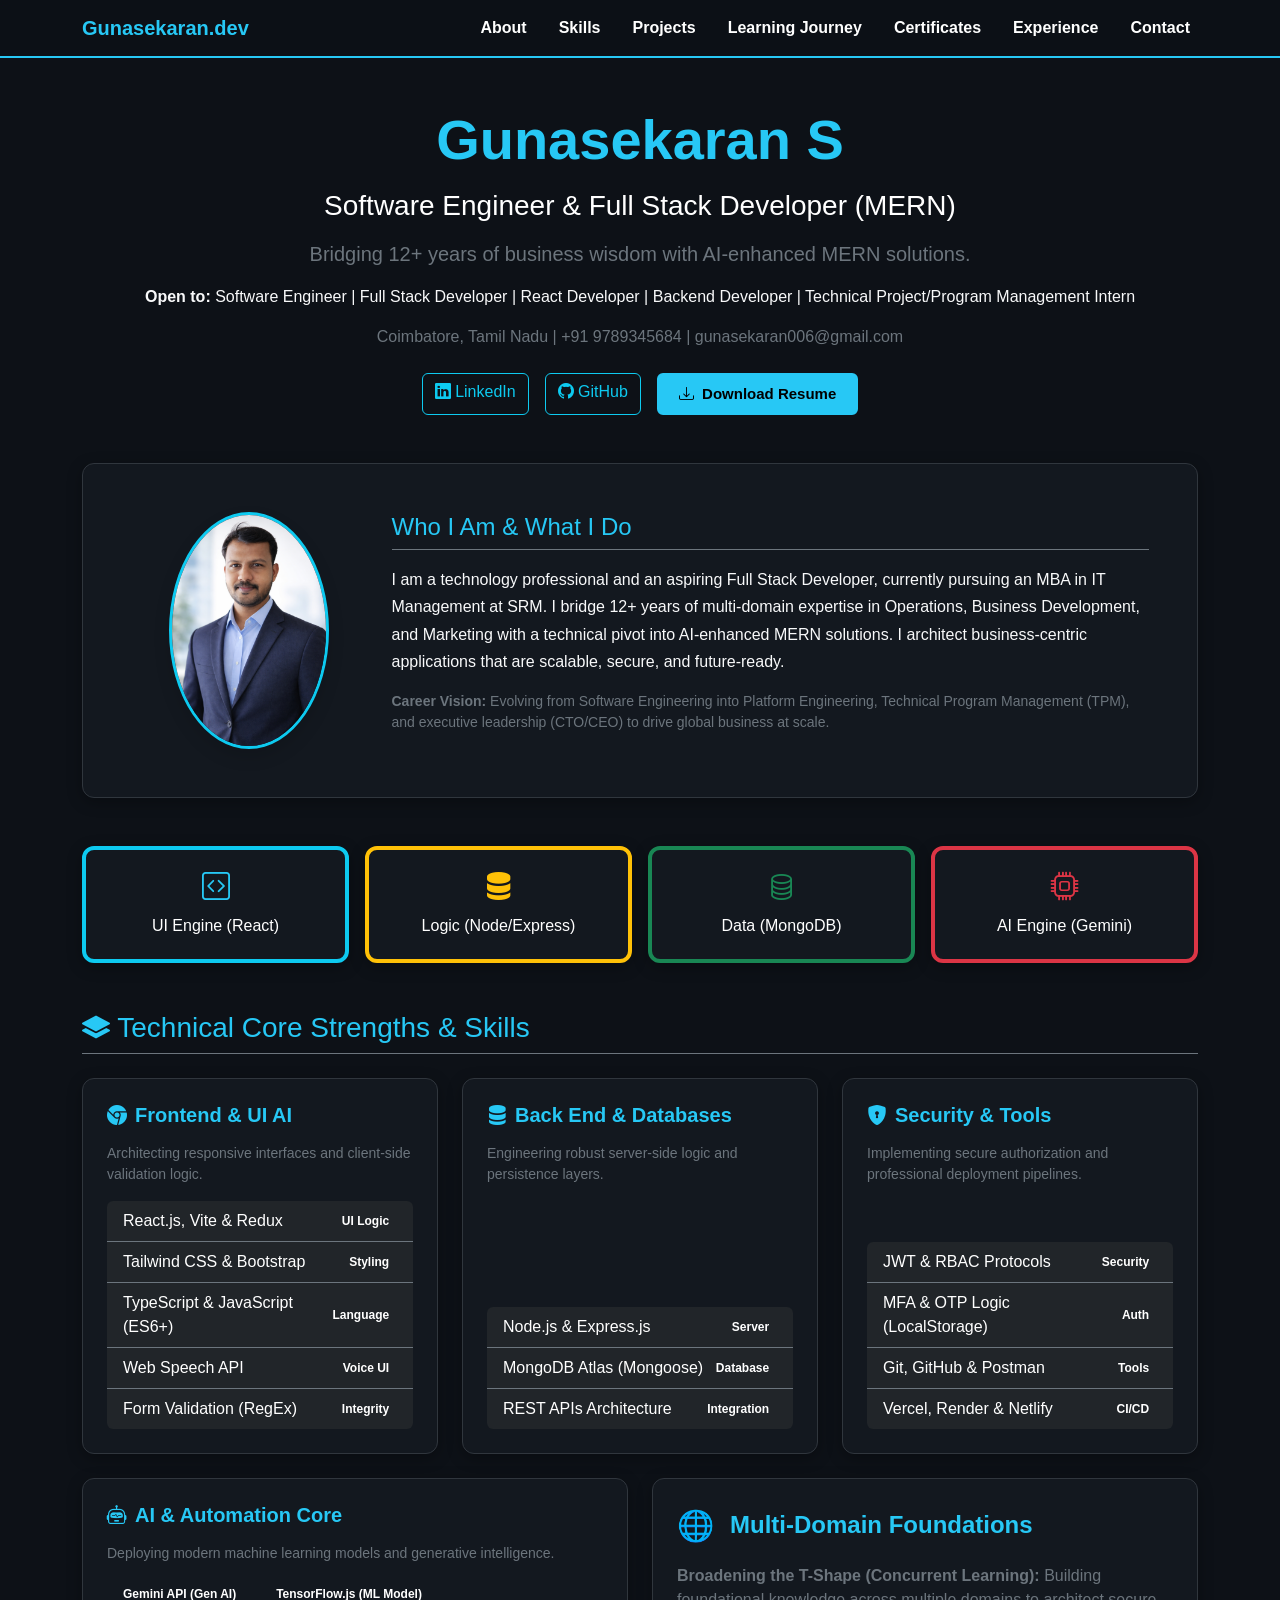
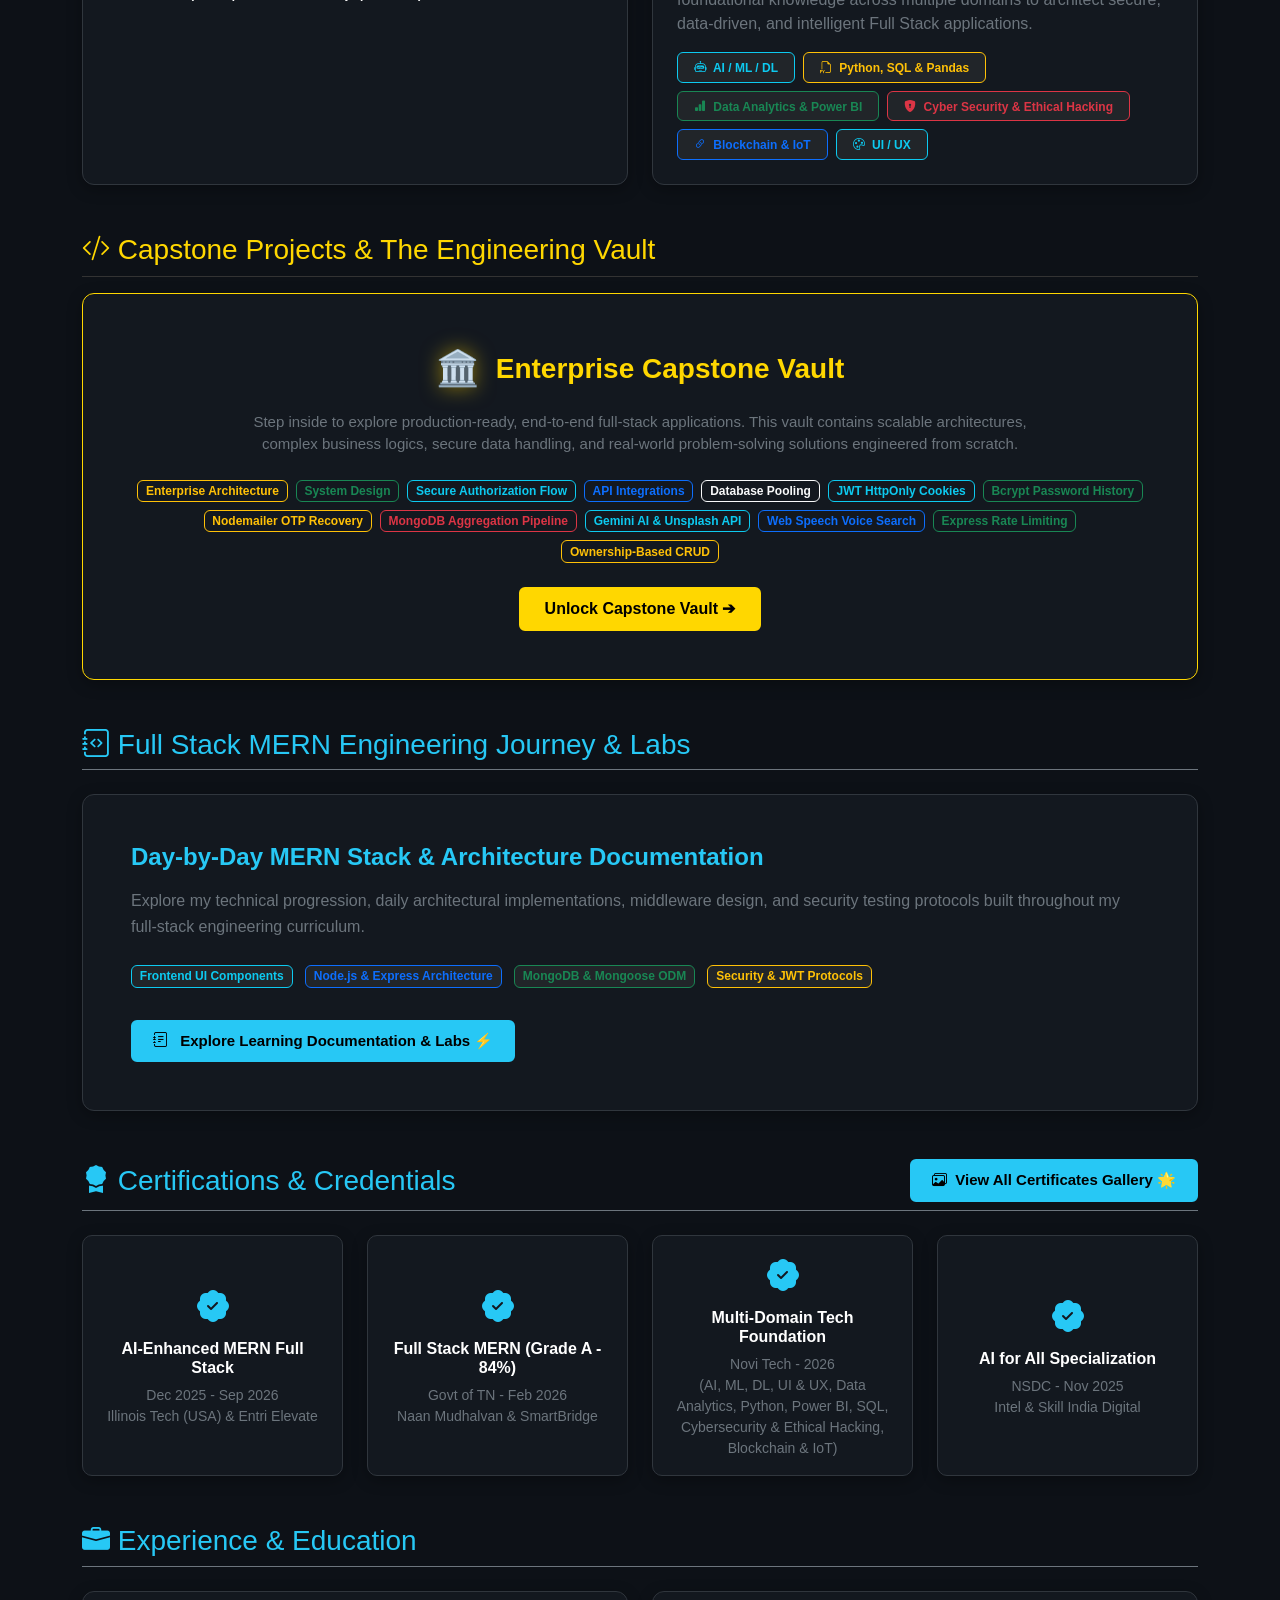
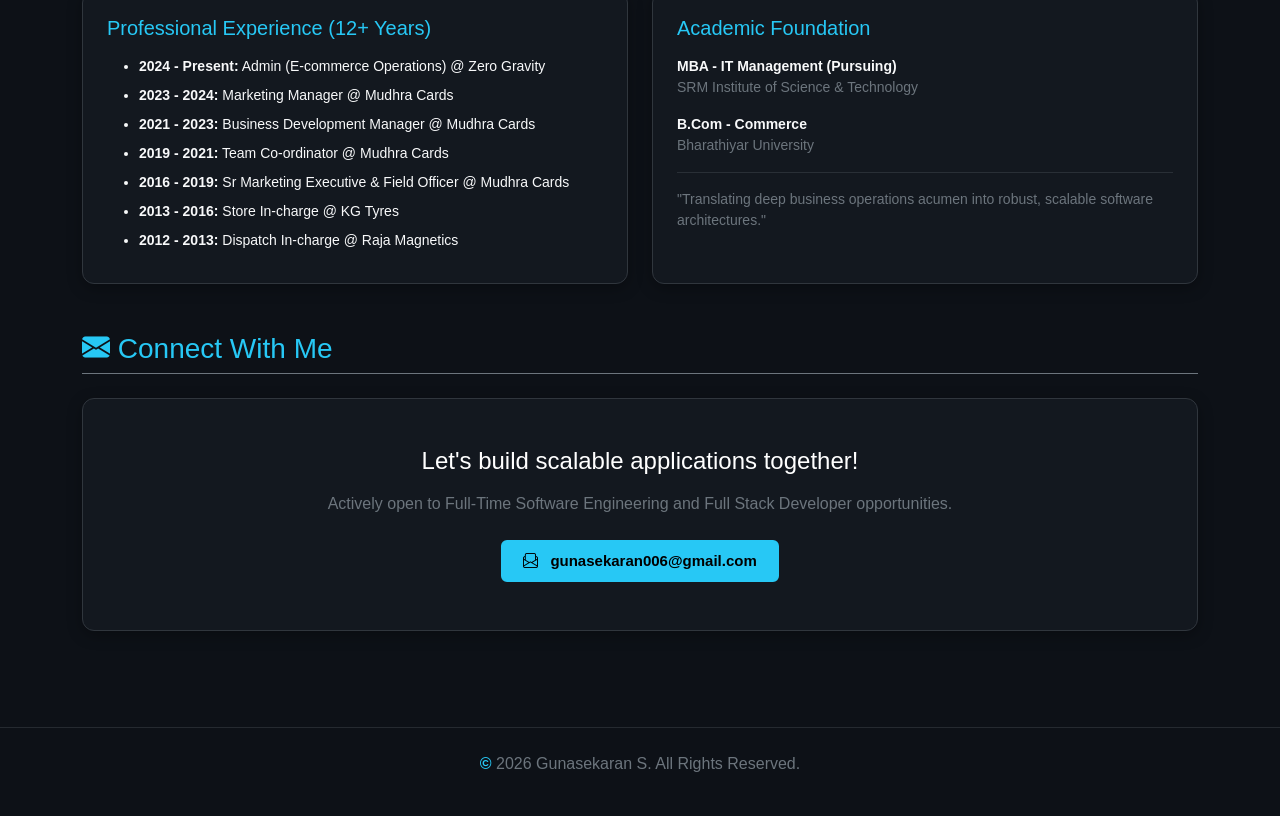
==== index.html @ f7920155 "initial" ====
<!DOCTYPE html>
<html lang="en">

<head>
    <meta charset="UTF-8">
    <meta name="viewport" content="width=device-width, initial-scale=1.0">
    <meta name="Description" content="Gunasekaran S - Software Engineer & Full Stack Developer Portfolio">
    <title>Gunasekaran S | Software Engineer & Full Stack Developer</title>
    
    <!-- Bootstrap 5 & Bootstrap Icons -->
    <link href="https://cdn.jsdelivr.net/npm/bootstrap@5.3.8/dist/css/bootstrap.min.css" rel="stylesheet">
    <link rel="stylesheet" href="https://cdn.jsdelivr.net/npm/bootstrap-icons@1.11.1/font/bootstrap-icons.css">

    <!-- Custom External CSS -->
    <link rel="stylesheet" href="style.css">
</head>

<body>

    <!-- Navigation Bar -->
    <nav class="navbar navbar-expand-lg navbar-dark sticky-top"
        style="background-color: rgba(13, 17, 23, 0.95); backdrop-filter: blur(10px); border-bottom: 2px solid #27C8F5;">
        <div class="container">
            <a class="navbar-brand fw-bold text-cyan" href="#">Gunasekaran.dev</a>
            <button class="navbar-toggler shadow-none border-0" type="button" data-bs-toggle="collapse"
                data-bs-target="#navbarNav">
                <span class="navbar-toggler-icon"></span>
            </button>
            <div class="collapse navbar-collapse justify-content-end" id="navbarNav">
                <ul class="navbar-nav gap-3 fw-bold">
                    <li class="nav-item"><a class="nav-link text-white" href="#about">About</a></li>
                    <li class="nav-item"><a class="nav-link text-white" href="#skills">Skills</a></li>
                    <li class="nav-item"><a class="nav-link text-white" href="#projects">Projects</a></li>
                    <li class="nav-item"><a class="nav-link text-white" href="#learning-journey">Learning Journey</a></li>
                    <li class="nav-item"><a class="nav-link text-white" href="#certifications">Certificates</a></li>
                    <li class="nav-item"><a class="nav-link text-white" href="#experience">Experience</a></li>
                    <li class="nav-item"><a class="nav-link text-white" href="#contact">Contact</a></li>
                </ul>
            </div>
        </div>
    </nav>

    <!-- Header / Hero Section -->
    <header class="container mt-5 mb-5 text-center">
        <h1 class="fw-bold display-4 text-cyan">Gunasekaran S</h1>
        <h3 class="text-white mt-3">Software Engineer & Full Stack Developer (MERN)</h3>
        <p class="lead text-secondary mt-3">Bridging 12+ years of business wisdom with AI-enhanced MERN solutions.</p>
        <p class="text-light"><b>Open to:</b> Software Engineer | Full Stack Developer | React Developer | Backend Developer | Technical Project/Program Management Intern</p>
        <p class="text-secondary">Coimbatore, Tamil Nadu | +91 9789345684 | gunasekaran006@gmail.com</p>
        <div class="mt-4 d-flex justify-content-center gap-3 flex-wrap">
            <a href="https://www.linkedin.com/in/gunasekaran-tech/" target="_blank" class="btn btn-outline-info"><i class="bi bi-linkedin"></i> LinkedIn</a>
            <a href="https://github.com/gunasekaran006-alt" target="_blank" class="btn btn-outline-info"><i class="bi bi-github"></i> GitHub</a>
            <a href="Gunasekaran_FullStack_Developer_Resume.pdf" download class="btn-cyan-glow"><i class="bi bi-download me-1"></i> Download Resume</a>
        </div>
    </header>

    <div class="container">

        <!-- About & Philosophy Section (LinkedIn Enhanced) -->
        <section id="about" class="mb-5 bg-panel p-4 p-md-5 hover-card">
            <div class="row align-items-center">
                <div class="col-md-3 text-center mb-3 mb-md-0">
                    <img src="profile_image.png" alt="Profile Image"
                        class="img-fluid rounded-circle border border-info border-3 shadow" style="max-width: 160px;">
                </div>
                <div class="col-md-9">
                    <h3 class="h4 text-cyan border-bottom border-secondary pb-2">Who I Am & What I Do</h3>
                    <p class="text-light mt-3" style="line-height: 1.7;">
                        I am a technology professional and an aspiring Full Stack Developer, currently pursuing an MBA in IT Management at SRM. I bridge 12+ years of multi-domain expertise in Operations, Business Development, and Marketing with a technical pivot into AI-enhanced MERN solutions. I architect business-centric applications that are scalable, secure, and future-ready.
                    </p>
                    <p class="text-secondary small">
                        <b>Career Vision:</b> Evolving from Software Engineering into Platform Engineering, Technical Program Management (TPM), and executive leadership (CTO/CEO) to drive global business at scale.
                    </p>
                </div>
            </div>
        </section>

<!-- Architectural Roadmap Section -->
<section id="roadmap" class="mb-5">
    <div class="row g-3">
        <div class="col-md-3">
            <div class="bg-panel p-3 text-center border-top border-4 border-info h-100">
                <i class="bi bi-code-square text-cyan fs-3"></i>
                <h6 class="mt-2 text-white">UI Engine (React)</h6>
            </div>
        </div>
        <div class="col-md-3">
            <div class="bg-panel p-3 text-center border-top border-4 border-warning h-100">
                <i class="bi bi-server text-warning fs-3"></i>
                <h6 class="mt-2 text-white">Logic (Node/Express)</h6>
            </div>
        </div>
        <div class="col-md-3">
            <div class="bg-panel p-3 text-center border-top border-4 border-success h-100">
                <i class="bi bi-database text-success fs-3"></i>
                <h6 class="mt-2 text-white">Data (MongoDB)</h6>
            </div>
        </div>
        <div class="col-md-3">
            <div class="bg-panel p-3 text-center border-top border-4 border-danger h-100">
                <i class="bi bi-cpu text-danger fs-3"></i>
                <h6 class="mt-2 text-white">AI Engine (Gemini)</h6>
            </div>
        </div>
    </div>
</section>


        <!-- Technical Skills Section -->
        <section id="skills" class="mb-5">
            <h2 class="h3 text-cyan border-bottom border-secondary pb-2 mb-4">
                <i class="bi bi-layers-fill"></i> Technical Core Strengths & Skills
            </h2>

            <!-- Grid-Based Professional Skill Layout -->
            <div class="row g-4">
                <!-- 1. Frontend & UI AI Grid -->
                <div class="col-md-6 col-lg-4">
                    <div class="bg-panel p-4 h-100 hover-card d-flex flex-column justify-content-between">
                        <div>
                            <h4 class="h5 text-cyan fw-bold mb-3"><i class="bi bi-browser-chrome me-2"></i>Frontend & UI AI</h4>
                            <p class="text-secondary small mb-3">Architecting responsive interfaces and client-side validation logic.</p>
                        </div>
                        <ul class="list-group list-group-flush rounded bg-transparent">
                            <li class="list-group-item bg-dark text-white border-secondary d-flex justify-content-between align-items-center">
                                React.js, Vite & Redux <span class="badge badge-frontend">UI Logic</span>
                            </li>
                            <li class="list-group-item bg-dark text-white border-secondary d-flex justify-content-between align-items-center">
                                Tailwind CSS & Bootstrap <span class="badge badge-frontend">Styling</span>
                            </li>
                            <li class="list-group-item bg-dark text-white border-secondary d-flex justify-content-between align-items-center">
                                TypeScript & JavaScript (ES6+) <span class="badge badge-frontend">Language</span>
                            </li>
                            <li class="list-group-item bg-dark text-white border-secondary d-flex justify-content-between align-items-center">
                                Web Speech API <span class="badge badge-ai">Voice UI</span>
                            </li>
                            <li class="list-group-item bg-dark text-white border-secondary d-flex justify-content-between align-items-center">
                                Form Validation (RegEx) <span class="badge badge-frontend">Integrity</span>
                            </li>
                        </ul>
                    </div>
                </div>

                <!-- 2. Backend & Core Stack Grid -->
                <div class="col-md-6 col-lg-4">
                    <div class="bg-panel p-4 h-100 hover-card d-flex flex-column justify-content-between">
                        <div>
                            <h4 class="h5 text-cyan fw-bold mb-3"><i class="bi bi-server me-2"></i>Back End & Databases</h4>
                            <p class="text-secondary small mb-3">Engineering robust server-side logic and persistence layers.</p>
                        </div>
                        <ul class="list-group list-group-flush rounded bg-transparent">
                            <li class="list-group-item bg-dark text-white border-secondary d-flex justify-content-between align-items-center">
                                Node.js & Express.js <span class="badge badge-backend">Server</span>
                            </li>
                            <li class="list-group-item bg-dark text-white border-secondary d-flex justify-content-between align-items-center">
                                MongoDB Atlas (Mongoose) <span class="badge badge-backend">Database</span>
                            </li>
                            <li class="list-group-item bg-dark text-white border-secondary d-flex justify-content-between align-items-center">
                                REST APIs Architecture <span class="badge badge-backend">Integration</span>
                            </li>
                        </ul>
                    </div>
                </div>

                <!-- 3. Security, Auth & Tools Grid -->
                <div class="col-md-6 col-lg-4">
                    <div class="bg-panel p-4 h-100 hover-card d-flex flex-column justify-content-between">
                        <div>
                            <h4 class="h5 text-cyan fw-bold mb-3"><i class="bi bi-shield-lock-fill me-2"></i>Security & Tools</h4>
                            <p class="text-secondary small mb-3">Implementing secure authorization and professional deployment pipelines.</p>
                        </div>
                        <ul class="list-group list-group-flush rounded bg-transparent">
                            <li class="list-group-item bg-dark text-white border-secondary d-flex justify-content-between align-items-center">
                                JWT & RBAC Protocols <span class="badge badge-ai">Security</span>
                            </li>
                            <li class="list-group-item bg-dark text-white border-secondary d-flex justify-content-between align-items-center">
                                MFA & OTP Logic (LocalStorage) <span class="badge badge-ai">Auth</span>
                            </li>
                            <li class="list-group-item bg-dark text-white border-secondary d-flex justify-content-between align-items-center">
                                Git, GitHub & Postman <span class="badge badge-backend">Tools</span>
                            </li>
                            <li class="list-group-item bg-dark text-white border-secondary d-flex justify-content-between align-items-center">
                                Vercel, Render & Netlify <span class="badge badge-frontend">CI/CD</span>
                            </li>
                        </ul>
                    </div>
                </div>

                <!-- 4. AI & Data Analytics Grid -->
                <div class="col-md-6 col-lg-6">
                    <div class="bg-panel p-4 h-100 hover-card">
                        <h4 class="h5 text-cyan fw-bold mb-3"><i class="bi bi-robot me-2"></i>AI & Automation Core</h4>
                        <p class="text-secondary small mb-3">Deploying modern machine learning models and generative intelligence.</p>
                        <div class="d-flex flex-wrap gap-2 mt-3">
                            <span class="badge badge-ai py-2 px-3">Gemini API (Gen AI)</span>
                            <span class="badge badge-ai py-2 px-3">TensorFlow.js (ML Model)</span>
                        </div>
                    </div>
                </div>

                <!-- 5. Multi-Domain Foundations Section -->
                <div class="col-md-6 col-lg-6">
                    <div class="bg-panel p-4 h-100 hover-card" style="align-items: flex-start; text-align: left;">
                        <div class="d-flex align-items-center gap-3 mb-3">
                            <div style="font-size: 30px;">🌐</div>
                            <h3 class="h4 path-title mb-0 text-cyan fw-bold" style="margin: 0 !important;">
                                Multi-Domain Foundations
                            </h3>
                        </div>
                        <p class="path-desc text-start mb-3 text-secondary">
                            <b>Broadening the T-Shape (Concurrent Learning):</b> Building foundational knowledge across multiple domains to architect secure, data-driven, and intelligent Full Stack applications.
                        </p>

                        <div class="d-flex flex-wrap gap-2 mt-2">
                            <span class="badge bg-dark border border-info text-info px-3 py-2">
                                <i class="bi bi-robot me-1"></i> AI / ML / DL
                            </span>
                            <span class="badge bg-dark border border-warning text-warning px-3 py-2">
                                <i class="bi bi-filetype-py me-1"></i> Python, SQL & Pandas
                            </span>
                            <span class="badge bg-dark border border-success text-success px-3 py-2">
                                <i class="bi bi-bar-chart-fill me-1"></i> Data Analytics & Power BI
                            </span>
                            <span class="badge bg-dark border border-danger text-danger px-3 py-2">
                                <i class="bi bi-shield-lock-fill me-1"></i> Cyber Security & Ethical Hacking
                            </span>
                            <span class="badge bg-dark border border-primary text-primary px-3 py-2">
                                <i class="bi bi-link-45deg me-1"></i> Blockchain & IoT
                            </span>
                            <span class="badge bg-dark border border-info text-info px-3 py-2">
                                <i class="bi bi-palette me-1"></i> UI / UX
                            </span>
                        </div>
                    </div>
                </div>

            </div>
        </section>

        <!-- Featured Projects Section -->
        <section id="projects" class="mb-5">                       

            <!-- The Engineering Vault Card (Gold Theme) -->
            <h4 class="h3 text-start mb-3 mt-4" style="color: #FFD700; border-bottom: 1px solid #333; padding-bottom: 10px;">
                <i class="bi bi-code-slash"></i> Capstone Projects & The Engineering Vault
            </h4>
            <div class="row g-4">
                <div class="col-12">
                    <a href="capstones.html" class="bg-panel p-4 p-md-5 d-block text-decoration-none hover-card"
                        style="border-color: #FFD700 !important; transition: all 0.3s ease;">
                        <div class="d-flex align-items-center justify-content-center gap-3 mb-3">
                            <div style="font-size: 35px; filter: drop-shadow(0 0 10px rgba(255, 215, 0, 0.5));">🏛️
                            </div>
                            <h3 class="mb-0 fw-bold" style="color: #FFD700;">Enterprise Capstone Vault</h3>
                        </div>

                        <p class="text-secondary text-center mb-4 mx-auto" style="max-width: 800px; font-size: 15px;">
                            Step inside to explore production-ready, end-to-end full-stack applications. This vault
                            contains scalable architectures, complex business logics, secure data handling, and
                            real-world problem-solving solutions engineered from scratch.
                        </p>

                        <!-- Teaser Badges -->
                        <div class="d-flex flex-wrap gap-2 justify-content-center mb-4">
                            <span class="badge border border-warning text-warning">Enterprise Architecture</span>
                            <span class="badge border border-success text-success">System Design</span>
                            <span class="badge border border-info text-info">Secure Authorization Flow</span>
                            <span class="badge border border-primary text-primary">API Integrations</span>
                            <span class="badge border border-light text-light">Database Pooling</span>
                            <span class="badge border border-info text-info">JWT HttpOnly Cookies</span>
                            <span class="badge border border-success text-success">Bcrypt Password History</span>
                            <span class="badge border border-warning text-warning">Nodemailer OTP Recovery</span>
                            <span class="badge border border-danger text-danger">MongoDB Aggregation Pipeline</span>
                            <span class="badge border border-info text-info">Gemini AI & Unsplash API</span>
                            <span class="badge border border-primary text-primary">Web Speech Voice Search</span>
                            <span class="badge border border-success text-success">Express Rate Limiting</span>
                            <span class="badge border border-warning text-warning">Ownership-Based CRUD</span>
                        </div>

                        <div class="text-center">
                            <span class="fw-bold py-2 px-4 rounded d-inline-block"
                                style="background-color: #FFD700; color: #000; border: 2px solid #FFD700;">
                                Unlock Capstone Vault ➔
                            </span>
                        </div>
                    </a>
                </div>
            </div>
        </section>

        <!-- Learning Journey / Full Stack Documentation Section -->
        <section id="learning-journey" class="mb-5">
            <h2 class="h3 text-cyan border-bottom border-secondary pb-2 mb-4">
                <i class="bi bi-journal-code"></i> Full Stack MERN Engineering Journey & Labs
            </h2>
            <div class="bg-panel p-4 p-md-5 hover-card">
                <h3 class="h4 text-cyan fw-bold mb-3">Day-by-Day MERN Stack & Architecture Documentation</h3>
                <p class="text-secondary mb-4" style="line-height: 1.6;">
                    Explore my technical progression, daily architectural implementations, middleware design, and
                    security testing protocols built throughout my full-stack engineering curriculum.
                </p>

                <!-- Tech Stack Tags -->
                <div class="mb-4">
                    <span class="badge bg-dark border border-info text-info me-2 mb-2">Frontend UI Components</span>
                    <span class="badge bg-dark border border-primary text-primary me-2 mb-2">Node.js & Express
                        Architecture</span>
                    <span class="badge bg-dark border border-success text-success me-2 mb-2">MongoDB & Mongoose
                        ODM</span>
                    <span class="badge bg-dark border border-warning text-warning me-2 mb-2">Security & JWT
                        Protocols</span>
                </div>

                <div class="d-flex gap-3 flex-wrap">
                    <a href="https://daybyday-mern-arch-documentation.netlify.app" target="_blank"
                        class="btn-cyan-glow">
                        <i class="bi bi-journal-text me-2"></i> Explore Learning Documentation & Labs ⚡
                    </a>
                </div>
            </div>
        </section>

        <!-- Certifications Showcase Section with Common Gallery Modal -->
        <section id="certifications" class="mb-5">
            <div class="d-flex justify-content-between align-items-center border-bottom border-secondary pb-2 mb-4">
                <h2 class="h3 text-cyan m-0">
                    <i class="bi bi-award-fill"></i> Certifications & Credentials
                </h2>
                <!-- Common Gallery View Button -->
                <button class="btn-cyan-glow btn-sm" onclick="openCommonGallery()">
                    <i class="bi bi-images me-1"></i> View All Certificates Gallery 🌟
                </button>
            </div>

            <div class="row g-4">
                <div class="col-md-6 col-lg-3">
                    <div class="cert-card h-100 d-flex flex-column justify-content-center text-center p-3 bg-panel">
                        <i class="bi bi-patch-check-fill text-cyan fs-2 mb-2"></i>
                        <h5 class="h6 text-white fw-bold">AI-Enhanced MERN Full Stack</h5>
                        <p class="small text-secondary mb-0">Dec 2025 - Sep 2026 <br> Illinois Tech (USA) & Entri
                            Elevate</p>
                    </div>
                </div>
                <div class="col-md-6 col-lg-3">
                    <div class="cert-card h-100 d-flex flex-column justify-content-center text-center p-3 bg-panel">
                        <i class="bi bi-patch-check-fill text-cyan fs-2 mb-2"></i>
                        <h5 class="h6 text-white fw-bold">Full Stack MERN (Grade A - 84%)</h5>
                        <p class="small text-secondary mb-0">Govt of TN - Feb 2026 <br> Naan Mudhalvan & SmartBridge</p>
                    </div>
                </div>
                <div class="col-md-6 col-lg-3">
                    <div class="cert-card h-100 d-flex flex-column justify-content-center text-center p-3 bg-panel">
                        <i class="bi bi-patch-check-fill text-cyan fs-2 mb-2"></i>
                        <h5 class="h6 text-white fw-bold">Multi-Domain Tech Foundation</h5>
                        <p class="small text-secondary mb-0">Novi Tech - 2026 <br>(AI, ML, DL, UI & UX, Data Analytics, Python, Power BI, SQL, Cybersecurity & Ethical Hacking, Blockchain & IoT)</p>
                    </div>
                </div>
                <div class="col-md-6 col-lg-3">
                    <div class="cert-card h-100 d-flex flex-column justify-content-center text-center p-3 bg-panel">
                        <i class="bi bi-patch-check-fill text-cyan fs-2 mb-2"></i>
                        <h5 class="h6 text-white fw-bold">AI for All Specialization</h5>
                        <p class="small text-secondary mb-0">NSDC - Nov 2025 <br> Intel & Skill India Digital</p>
                    </div>
                </div>
            </div>

            <!-- ================= COMMON GALLERY MODAL (ALL 17 CERTIFICATES) ================= -->
            <div class="modal fade" id="commonGalleryModal" tabindex="-1" aria-hidden="true">
                <div class="modal-dialog modal-dialog-centered modal-xl modal-dialog-scrollable">
                    <div class="modal-content bg-dark text-white border-info">
                        <div class="modal-header border-secondary">
                            <h5 class="modal-title text-cyan fw-bold"><i class="bi bi-award me-2"></i>Gunasekaran S -
                                Complete Certificates Gallery</h5>
                            <button type="button" class="btn-close btn-close-white" data-bs-dismiss="modal"
                                aria-label="Close"></button>
                        </div>
                        <div class="modal-body bg-black p-4">
                            <p class="text-secondary text-center small mb-4">Browse through all verified professional
                                credentials and achievements.</p>

                            <!-- Grid layout inside modal containing all 17 certificates -->
                            <div class="row g-4">
                                <div class="col-md-4 text-center">
                                    <div class="p-2 border border-secondary rounded bg-dark h-100"><img
                                            src="assets/TN SKILL.jpg" class="img-fluid rounded mb-2" alt="TN SKILL">
                                        <p class="small text-info fw-bold mb-0">TN SKILL</p>
                                    </div>
                                </div>
                                <div class="col-md-4 text-center">
                                    <div class="p-2 border border-secondary rounded bg-dark h-100"><img
                                            src="assets/tn skill  - score card.jpg" class="img-fluid rounded mb-2"
                                            alt="TN SCORE CARD">
                                        <p class="small text-info fw-bold mb-0">TN SCORE CARD</p>
                                    </div>
                                </div>
                                <div class="col-md-4 text-center">
                                    <div class="p-2 border border-secondary rounded bg-dark h-100"><img
                                            src="assets/codetech -fullstack.jpg" class="img-fluid rounded mb-2"
                                            alt="codetech">
                                        <p class="small text-info fw-bold mb-0">CodeTech FullStack</p>
                                    </div>
                                </div>
                                <div class="col-md-4 text-center">
                                    <div class="p-2 border border-secondary rounded bg-dark h-100"><img
                                            src="assets/NOVI TECH AI.jpg" class="img-fluid rounded mb-2" alt="AI">
                                        <p class="small text-info fw-bold mb-0">Novi Tech AI</p>
                                    </div>
                                </div>
                                <div class="col-md-4 text-center">
                                    <div class="p-2 border border-secondary rounded bg-dark h-100"><img
                                            src="assets/NOVI TECH MERN 3 MONTH.jpg" class="img-fluid rounded mb-2"
                                            alt="MERN">
                                        <p class="small text-info fw-bold mb-0">Novi Tech MERN</p>
                                    </div>
                                </div>
                                <div class="col-md-4 text-center">
                                    <div class="p-2 border border-secondary rounded bg-dark h-100"><img
                                            src="assets/NOVI TECH PYTHON.jpg" class="img-fluid rounded mb-2"
                                            alt="PYTHON">
                                        <p class="small text-info fw-bold mb-0">Novi Tech Python</p>
                                    </div>
                                </div>
                                <div class="col-md-4 text-center">
                                    <div class="p-2 border border-secondary rounded bg-dark h-100"><img
                                            src="assets/SRM Certificate of Participation.jpg"
                                            class="img-fluid rounded mb-2" alt="SRM">
                                        <p class="small text-info fw-bold mb-0">SRM Participation</p>
                                    </div>
                                </div>
                                <div class="col-md-4 text-center">
                                    <div class="p-2 border border-secondary rounded bg-dark h-100"><img
                                            src="assets/NOVI TECH UI & UX.jpg" class="img-fluid rounded mb-2"
                                            alt="UI UX">
                                        <p class="small text-info fw-bold mb-0">UI & UX</p>
                                    </div>
                                </div>
                                <div class="col-md-4 text-center">
                                    <div class="p-2 border border-secondary rounded bg-dark h-100"><img
                                            src="assets/NOVI TECH DA.jpg" class="img-fluid rounded mb-2" alt="DA">
                                        <p class="small text-info fw-bold mb-0">Data Analytics</p>
                                    </div>
                                </div>
                                <div class="col-md-4 text-center">
                                    <div class="p-2 border border-secondary rounded bg-dark h-100"><img
                                            src="assets/NOVI TECH POWER BI.jpg" class="img-fluid rounded mb-2"
                                            alt="POWER BI">
                                        <p class="small text-info fw-bold mb-0">Power BI</p>
                                    </div>
                                </div>
                                <div class="col-md-4 text-center">
                                    <div class="p-2 border border-secondary rounded bg-dark h-100"><img
                                            src="assets/NOVI TECH DL.jpg" class="img-fluid rounded mb-2" alt="DL">
                                        <p class="small text-info fw-bold mb-0">Deep Learning</p>
                                    </div>
                                </div>
                                <div class="col-md-4 text-center">
                                    <div class="p-2 border border-secondary rounded bg-dark h-100"><img
                                            src="assets/NOVI TECH ML.jpg" class="img-fluid rounded mb-2" alt="ML">
                                        <p class="small text-info fw-bold mb-0">Machine Learning</p>
                                    </div>
                                </div>
                                <div class="col-md-4 text-center">
                                    <div class="p-2 border border-secondary rounded bg-dark h-100"><img
                                            src="assets/intel.jpg" class="img-fluid rounded mb-2" alt="intel">
                                        <p class="small text-info fw-bold mb-0">Intel AI</p>
                                    </div>
                                </div>
                                <div class="col-md-4 text-center">
                                    <div class="p-2 border border-secondary rounded bg-dark h-100"><img
                                            src="assets/NOVI TECH CYBER SECURITY.jpg" class="img-fluid rounded mb-2"
                                            alt="CYBER SECURITY">
                                        <p class="small text-info fw-bold mb-0">Cyber Security</p>
                                    </div>
                                </div>
                                <div class="col-md-4 text-center">
                                    <div class="p-2 border border-secondary rounded bg-dark h-100"><img
                                            src="assets/NOVI TECH BLOCKCHAIN.jpg" class="img-fluid rounded mb-2"
                                            alt="BLOCKCHAIN">
                                        <p class="small text-info fw-bold mb-0">Blockchain</p>
                                    </div>
                                </div>
                                <div class="col-md-4 text-center">
                                    <div class="p-2 border border-secondary rounded bg-dark h-100"><img
                                            src="assets/NOVI TECH ETHICAL HACKING.jpg" class="img-fluid rounded mb-2"
                                            alt="ETHICAL HACKING">
                                        <p class="small text-info fw-bold mb-0">Ethical Hacking</p>
                                    </div>
                                </div>
                                <div class="col-md-4 text-center">
                                    <div class="p-2 border border-secondary rounded bg-dark h-100"><img
                                            src="assets/NOVI TECH IOT.jpg" class="img-fluid rounded mb-2" alt="IOT">
                                        <p class="small text-info fw-bold mb-0">IoT</p>
                                    </div>
                                </div>
                            </div>

                        </div>
                        <div class="modal-footer border-secondary justify-content-between">
                            <span class="text-secondary small"><i class="bi bi-shield-check text-success me-1"></i> All
                                Credentials Verified</span>
                            <button type="button" class="btn btn-outline-secondary btn-sm" data-bs-dismiss="modal">Close
                                Gallery</button>
                        </div>
                    </div>
                </div>
            </div>
        </section>

        <!-- JavaScript for Opening Common Gallery Modal -->
        <script>
            function openCommonGallery() {
                var galleryModal = new bootstrap.Modal(document.getElementById('commonGalleryModal'));
                galleryModal.show();
            }
        </script>

        <!-- Experience & Education Section -->
        <section id="experience" class="mb-5">
            <h2 class="h3 text-cyan border-bottom border-secondary pb-2 mb-4"><i class="bi bi-briefcase-fill"></i>
                Experience & Education</h2>
            <div class="row g-4">
                <div class="col-md-6">
                    <div class="bg-panel p-4 h-100">
                        <h4 class="h5 text-cyan mb-3">Professional Experience (12+ Years)</h4>
                        <ul class="native-bullets text-light small mb-0">
                            <li><b>2024 - Present:</b> Admin (E-commerce Operations) @ Zero Gravity</li>
                            <li><b>2023 - 2024:</b> Marketing Manager @ Mudhra Cards</li>
                            <li><b>2021 - 2023:</b> Business Development Manager @ Mudhra Cards</li>
                            <li><b>2019 - 2021:</b> Team Co-ordinator @ Mudhra Cards</li>
                            <li><b>2016 - 2019:</b> Sr Marketing Executive & Field Officer @ Mudhra Cards</li>
                            <li><b>2013 - 2016:</b> Store In-charge @ KG Tyres</li>
                            <li><b>2012 - 2013:</b> Dispatch In-charge @ Raja Magnetics</li>
                        </ul>
                    </div>
                </div>
                <div class="col-md-6">
                    <div class="bg-panel p-4 h-100">
                        <h4 class="h5 text-cyan mb-3">Academic Foundation</h4>
                        <p class="text-light small mb-3"><b>MBA - IT Management (Pursuing)</b><br><span
                                class="text-secondary">SRM Institute of Science & Technology</span></p>
                        <p class="text-light small mb-0"><b>B.Com - Commerce</b><br><span
                                class="text-secondary">Bharathiyar University</span></p>
                        <hr class="border-secondary my-3">
                        <p class="text-secondary small italic">
                            "Translating deep business operations acumen into robust, scalable software architectures."
                        </p>
                    </div>
                </div>
            </div>
        </section>

        <!-- Contact Section -->
        <section id="contact" class="mb-5 pb-5">
            <h2 class="h3 text-cyan border-bottom border-secondary pb-2 mb-4"><i class="bi bi-envelope-fill"></i>
                Connect With Me</h2>
            <div class="bg-panel p-4 p-md-5 text-center">
                <h4 class="text-white mb-3">Let's build scalable applications together!</h4>
                <p class="text-secondary mb-4">Actively open to Full-Time Software Engineering and Full Stack Developer
                    opportunities.</p>
                <a href="mailto:gunasekaran006@gmail.com" class="btn-cyan-glow btn-lg">
                    <i class="bi bi-envelope-paper me-2"></i> gunasekaran006@gmail.com
                </a>
            </div>
        </section>

    </div>

    <!-- Footer -->
    <footer class="text-center text-secondary pb-4">
        <hr class="border-secondary mb-4">
        <p><span class="text-cyan fw-bold">&copy;</span> 2026 Gunasekaran S. All Rights Reserved.</p>
    </footer>

    <!-- Bootstrap JS Bundle -->
    <script src="https://cdn.jsdelivr.net/npm/bootstrap@5.3.8/dist/js/bootstrap.bundle.min.js"></script>
</body>

</html>
---- style.css ----
/* Pro Developer Touch: Smooth Scroll & Navbar Offset Fix */
html {
    scroll-behavior: smooth;
    scroll-padding-top: 90px;
}

body {
    background-color: #0d1117;
    color: #e6edf3;
    font-family: 'Segoe UI', Tahoma, Geneva, Verdana, sans-serif;
}

.bg-panel {
    background-color: #161b22;
    border: 1px solid #30363d;
    border-radius: 12px;
}

.text-cyan {
    color: #27C8F5 !important;
}

/* Glowing Button Effect */
.btn-cyan-glow {
    display: inline-block;
    background-color: #27C8F5 !important;
    color: #000000 !important;
    font-size: 15px;
    padding: 8px 20px;
    border-radius: 6px;
    font-weight: bold;
    border: 2px solid #27C8F5 !important;
    text-decoration: none;
    transition: all 0.3s ease;
}

.btn-cyan-glow:hover {
    background-color: transparent !important;
    color: #27C8F5 !important;
    box-shadow: 0px 0px 15px rgba(39, 200, 245, 0.8);
    transform: scale(1.05);
}

.hover-card {
    transition: transform 0.3s ease, border-color 0.3s ease;
}

.hover-card:hover {
    transform: translateY(-5px);
    border-color: #27C8F5 !important;
}

.tech-badge {
    background-color: transparent;
    border: 1px solid #27C8F5;
    color: #27C8F5;
    padding: 6px 14px;
    border-radius: 20px;
    font-size: 13px;
    margin: 4px;
    display: inline-block;
}

.native-bullets {
    list-style-type: disc;
    padding-left: 2rem;
    margin-bottom: 1rem;
    color: #e6edf3;
}

.native-bullets li {
    margin-bottom: 8px;
}

/* Certificate Card Styling */
.cert-card {
    background-color: #1a212b;
    border: 1px solid #30363d;
    border-radius: 10px;
    padding: 20px;
    text-align: center;
    transition: 0.3s ease;
    height: 100%;
}

.cert-card:hover {
    border-color: #27C8F5;
    transform: translateY(-4px);
}


/* Adding modern depth to existing panels */
.bg-panel {
    background: rgba(22, 27, 34, 0.8) !important;
    backdrop-filter: blur(10px);
    box-shadow: 0 4px 15px rgba(0, 0, 0, 0.3);
}
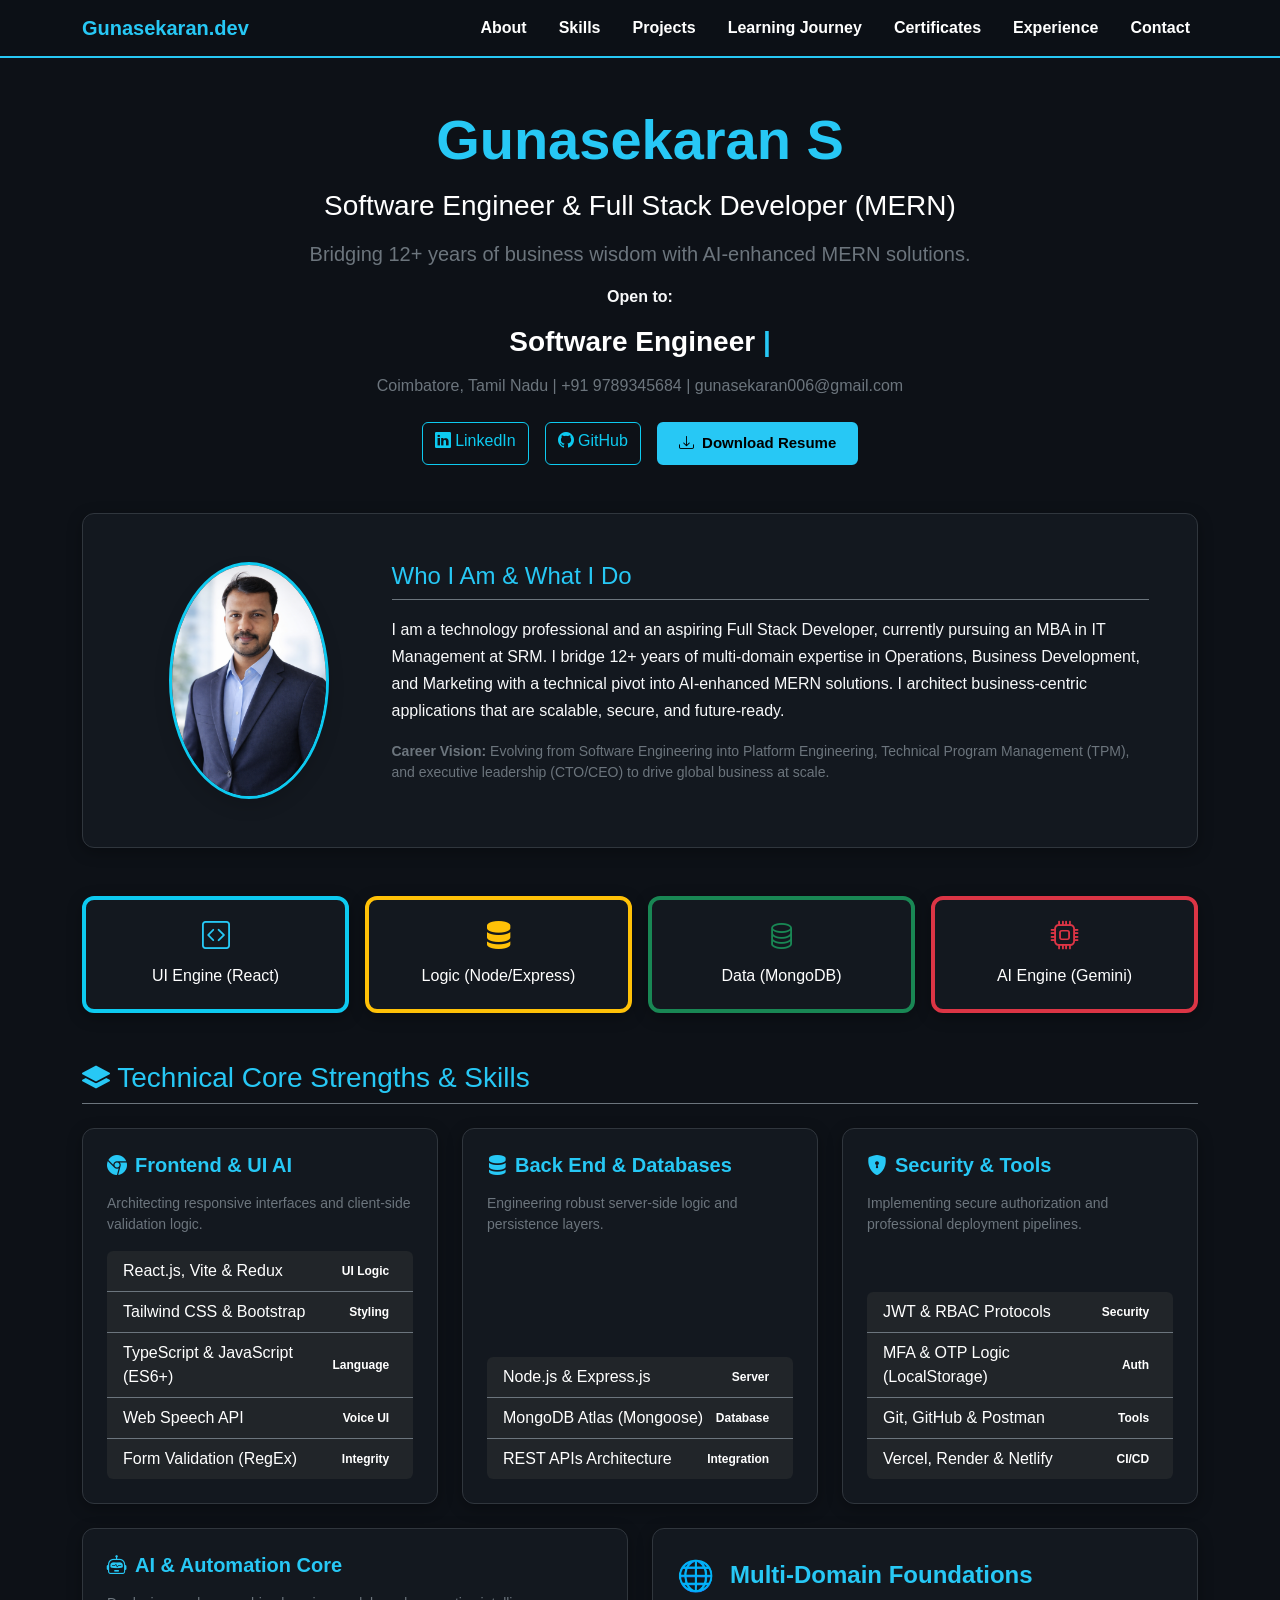
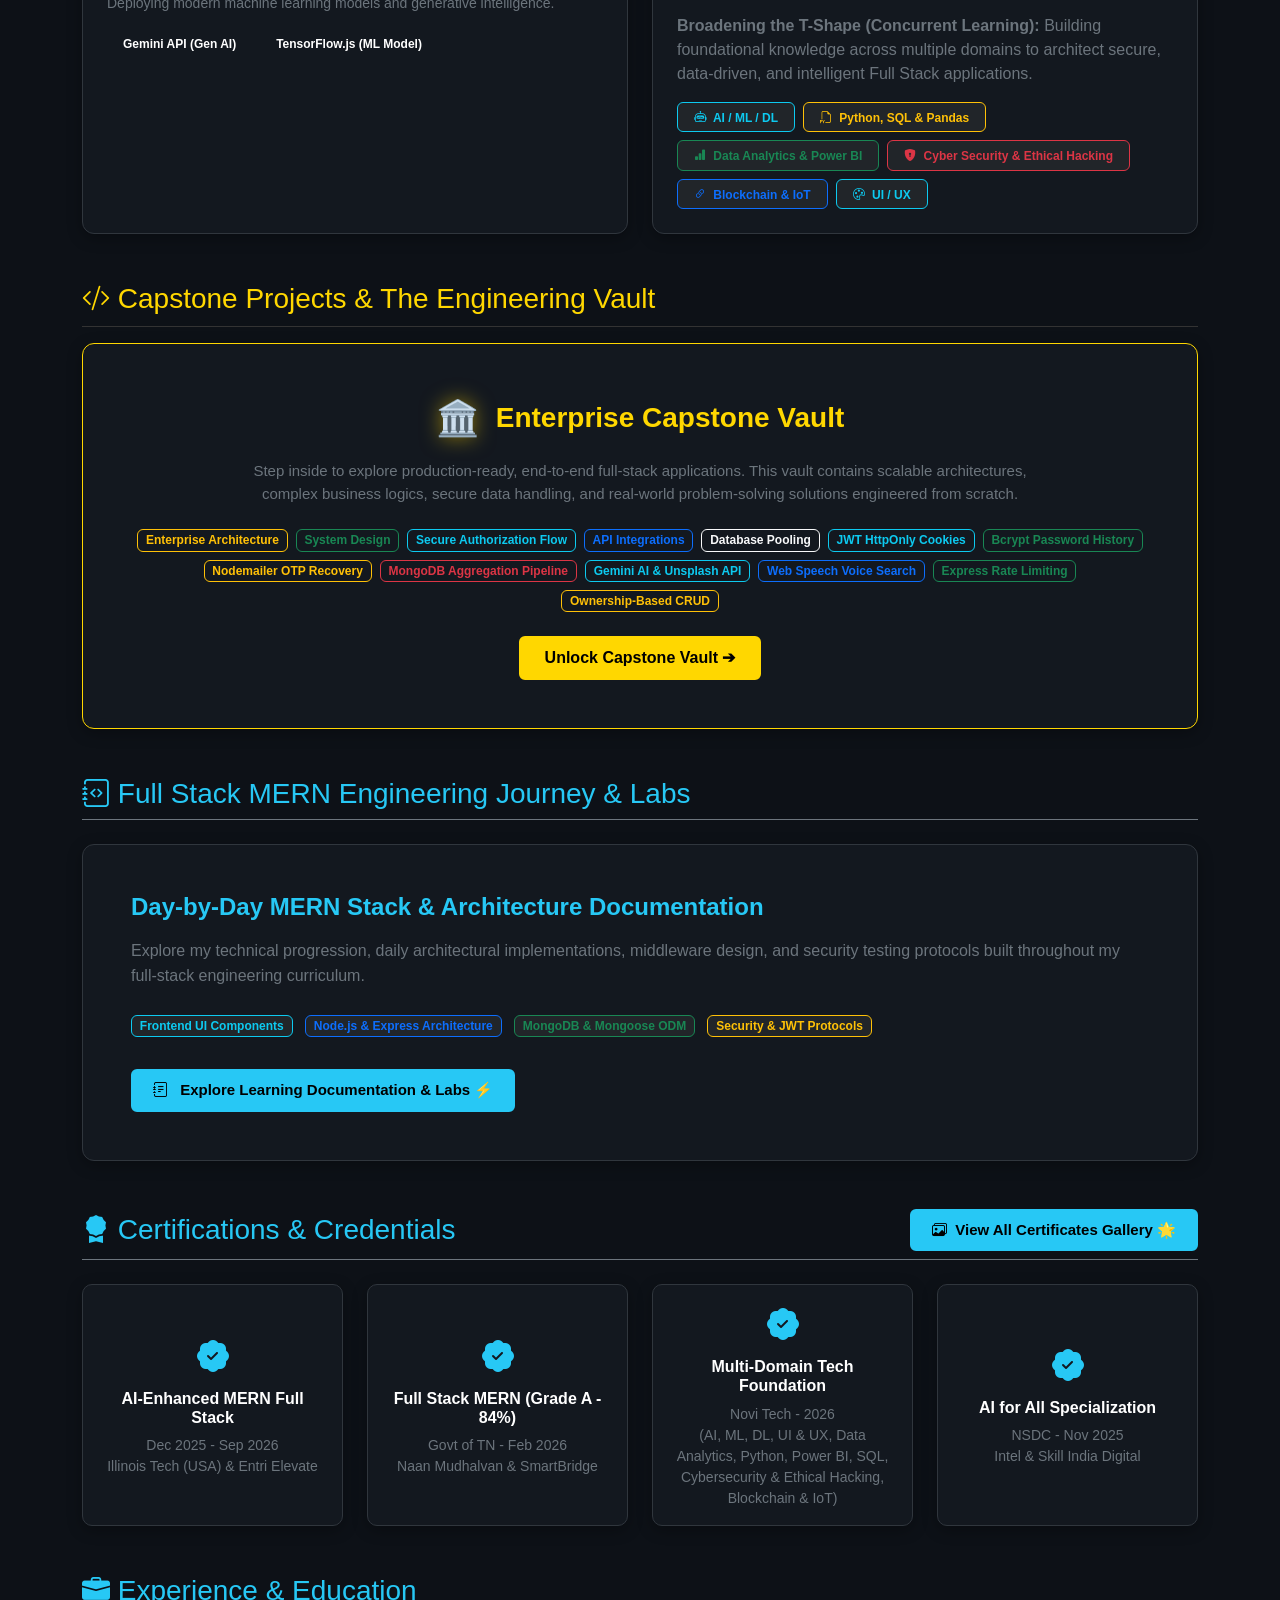
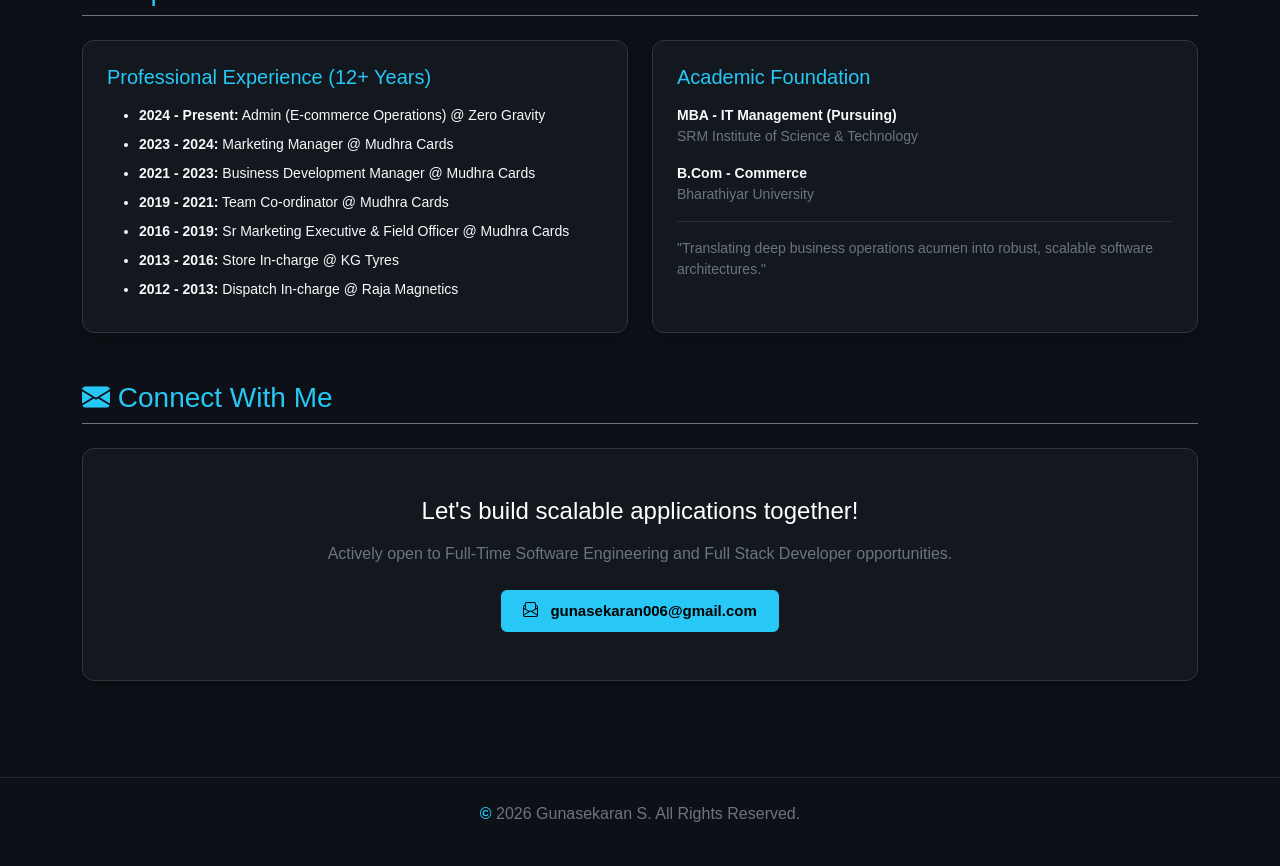
==== commit 3b69cc69: "updates" ====
--- a/index.html
+++ b/index.html
@@ -6,7 +6,7 @@
     <meta name="viewport" content="width=device-width, initial-scale=1.0">
     <meta name="Description" content="Gunasekaran S - Software Engineer & Full Stack Developer Portfolio">
     <title>Gunasekaran S | Software Engineer & Full Stack Developer</title>
-    
+
     <!-- Bootstrap 5 & Bootstrap Icons -->
     <link href="https://cdn.jsdelivr.net/npm/bootstrap@5.3.8/dist/css/bootstrap.min.css" rel="stylesheet">
     <link rel="stylesheet" href="https://cdn.jsdelivr.net/npm/bootstrap-icons@1.11.1/font/bootstrap-icons.css">
@@ -14,6 +14,8 @@
     <!-- Custom External CSS -->
     <link rel="stylesheet" href="style.css">
 </head>
+
+
 
 <body>
 
@@ -31,7 +33,8 @@
                     <li class="nav-item"><a class="nav-link text-white" href="#about">About</a></li>
                     <li class="nav-item"><a class="nav-link text-white" href="#skills">Skills</a></li>
                     <li class="nav-item"><a class="nav-link text-white" href="#projects">Projects</a></li>
-                    <li class="nav-item"><a class="nav-link text-white" href="#learning-journey">Learning Journey</a></li>
+                    <li class="nav-item"><a class="nav-link text-white" href="#learning-journey">Learning Journey</a>
+                    </li>
                     <li class="nav-item"><a class="nav-link text-white" href="#certifications">Certificates</a></li>
                     <li class="nav-item"><a class="nav-link text-white" href="#experience">Experience</a></li>
                     <li class="nav-item"><a class="nav-link text-white" href="#contact">Contact</a></li>
@@ -44,13 +47,20 @@
     <header class="container mt-5 mb-5 text-center">
         <h1 class="fw-bold display-4 text-cyan">Gunasekaran S</h1>
         <h3 class="text-white mt-3">Software Engineer & Full Stack Developer (MERN)</h3>
+        
         <p class="lead text-secondary mt-3">Bridging 12+ years of business wisdom with AI-enhanced MERN solutions.</p>
-        <p class="text-light"><b>Open to:</b> Software Engineer | Full Stack Developer | React Developer | Backend Developer | Technical Project/Program Management Intern</p>
+        <p class="text-light"><b>Open to:</b> <h3 class="text-white mt-3">
+            <span id="typing-text"></span>
+            <span class="typing-cursor">|</span>
+        </h3></p>
         <p class="text-secondary">Coimbatore, Tamil Nadu | +91 9789345684 | gunasekaran006@gmail.com</p>
         <div class="mt-4 d-flex justify-content-center gap-3 flex-wrap">
-            <a href="https://www.linkedin.com/in/gunasekaran-tech/" target="_blank" class="btn btn-outline-info"><i class="bi bi-linkedin"></i> LinkedIn</a>
-            <a href="https://github.com/gunasekaran006-alt" target="_blank" class="btn btn-outline-info"><i class="bi bi-github"></i> GitHub</a>
-            <a href="Gunasekaran_FullStack_Developer_Resume.pdf" download class="btn-cyan-glow"><i class="bi bi-download me-1"></i> Download Resume</a>
+            <a href="https://www.linkedin.com/in/gunasekaran-tech/" target="_blank" class="btn btn-outline-info"><i
+                    class="bi bi-linkedin"></i> LinkedIn</a>
+            <a href="https://github.com/gunasekaran006-alt" target="_blank" class="btn btn-outline-info"><i
+                    class="bi bi-github"></i> GitHub</a>
+            <a href="Gunasekaran_FullStack_Developer_Resume.pdf" download class="btn-cyan-glow"><i
+                    class="bi bi-download me-1"></i> Download Resume</a>
         </div>
     </header>
 
@@ -66,44 +76,48 @@
                 <div class="col-md-9">
                     <h3 class="h4 text-cyan border-bottom border-secondary pb-2">Who I Am & What I Do</h3>
                     <p class="text-light mt-3" style="line-height: 1.7;">
-                        I am a technology professional and an aspiring Full Stack Developer, currently pursuing an MBA in IT Management at SRM. I bridge 12+ years of multi-domain expertise in Operations, Business Development, and Marketing with a technical pivot into AI-enhanced MERN solutions. I architect business-centric applications that are scalable, secure, and future-ready.
+                        I am a technology professional and an aspiring Full Stack Developer, currently pursuing an MBA
+                        in IT Management at SRM. I bridge 12+ years of multi-domain expertise in Operations, Business
+                        Development, and Marketing with a technical pivot into AI-enhanced MERN solutions. I architect
+                        business-centric applications that are scalable, secure, and future-ready.
                     </p>
                     <p class="text-secondary small">
-                        <b>Career Vision:</b> Evolving from Software Engineering into Platform Engineering, Technical Program Management (TPM), and executive leadership (CTO/CEO) to drive global business at scale.
+                        <b>Career Vision:</b> Evolving from Software Engineering into Platform Engineering, Technical
+                        Program Management (TPM), and executive leadership (CTO/CEO) to drive global business at scale.
                     </p>
                 </div>
             </div>
         </section>
 
-<!-- Architectural Roadmap Section -->
-<section id="roadmap" class="mb-5">
-    <div class="row g-3">
-        <div class="col-md-3">
-            <div class="bg-panel p-3 text-center border-top border-4 border-info h-100">
-                <i class="bi bi-code-square text-cyan fs-3"></i>
-                <h6 class="mt-2 text-white">UI Engine (React)</h6>
-            </div>
-        </div>
-        <div class="col-md-3">
-            <div class="bg-panel p-3 text-center border-top border-4 border-warning h-100">
-                <i class="bi bi-server text-warning fs-3"></i>
-                <h6 class="mt-2 text-white">Logic (Node/Express)</h6>
-            </div>
-        </div>
-        <div class="col-md-3">
-            <div class="bg-panel p-3 text-center border-top border-4 border-success h-100">
-                <i class="bi bi-database text-success fs-3"></i>
-                <h6 class="mt-2 text-white">Data (MongoDB)</h6>
-            </div>
-        </div>
-        <div class="col-md-3">
-            <div class="bg-panel p-3 text-center border-top border-4 border-danger h-100">
-                <i class="bi bi-cpu text-danger fs-3"></i>
-                <h6 class="mt-2 text-white">AI Engine (Gemini)</h6>
-            </div>
-        </div>
-    </div>
-</section>
+        <!-- Architectural Roadmap Section -->
+        <section id="roadmap" class="mb-5">
+            <div class="row g-3">
+                <div class="col-md-3">
+                    <div class="bg-panel p-3 text-center border-top border-4 border-info h-100">
+                        <i class="bi bi-code-square text-cyan fs-3"></i>
+                        <h6 class="mt-2 text-white">UI Engine (React)</h6>
+                    </div>
+                </div>
+                <div class="col-md-3">
+                    <div class="bg-panel p-3 text-center border-top border-4 border-warning h-100">
+                        <i class="bi bi-server text-warning fs-3"></i>
+                        <h6 class="mt-2 text-white">Logic (Node/Express)</h6>
+                    </div>
+                </div>
+                <div class="col-md-3">
+                    <div class="bg-panel p-3 text-center border-top border-4 border-success h-100">
+                        <i class="bi bi-database text-success fs-3"></i>
+                        <h6 class="mt-2 text-white">Data (MongoDB)</h6>
+                    </div>
+                </div>
+                <div class="col-md-3">
+                    <div class="bg-panel p-3 text-center border-top border-4 border-danger h-100">
+                        <i class="bi bi-cpu text-danger fs-3"></i>
+                        <h6 class="mt-2 text-white">AI Engine (Gemini)</h6>
+                    </div>
+                </div>
+            </div>
+        </section>
 
 
         <!-- Technical Skills Section -->
@@ -118,23 +132,30 @@
                 <div class="col-md-6 col-lg-4">
                     <div class="bg-panel p-4 h-100 hover-card d-flex flex-column justify-content-between">
                         <div>
-                            <h4 class="h5 text-cyan fw-bold mb-3"><i class="bi bi-browser-chrome me-2"></i>Frontend & UI AI</h4>
-                            <p class="text-secondary small mb-3">Architecting responsive interfaces and client-side validation logic.</p>
+                            <h4 class="h5 text-cyan fw-bold mb-3"><i class="bi bi-browser-chrome me-2"></i>Frontend & UI
+                                AI</h4>
+                            <p class="text-secondary small mb-3">Architecting responsive interfaces and client-side
+                                validation logic.</p>
                         </div>
                         <ul class="list-group list-group-flush rounded bg-transparent">
-                            <li class="list-group-item bg-dark text-white border-secondary d-flex justify-content-between align-items-center">
+                            <li
+                                class="list-group-item bg-dark text-white border-secondary d-flex justify-content-between align-items-center">
                                 React.js, Vite & Redux <span class="badge badge-frontend">UI Logic</span>
                             </li>
-                            <li class="list-group-item bg-dark text-white border-secondary d-flex justify-content-between align-items-center">
+                            <li
+                                class="list-group-item bg-dark text-white border-secondary d-flex justify-content-between align-items-center">
                                 Tailwind CSS & Bootstrap <span class="badge badge-frontend">Styling</span>
                             </li>
-                            <li class="list-group-item bg-dark text-white border-secondary d-flex justify-content-between align-items-center">
+                            <li
+                                class="list-group-item bg-dark text-white border-secondary d-flex justify-content-between align-items-center">
                                 TypeScript & JavaScript (ES6+) <span class="badge badge-frontend">Language</span>
                             </li>
-                            <li class="list-group-item bg-dark text-white border-secondary d-flex justify-content-between align-items-center">
+                            <li
+                                class="list-group-item bg-dark text-white border-secondary d-flex justify-content-between align-items-center">
                                 Web Speech API <span class="badge badge-ai">Voice UI</span>
                             </li>
-                            <li class="list-group-item bg-dark text-white border-secondary d-flex justify-content-between align-items-center">
+                            <li
+                                class="list-group-item bg-dark text-white border-secondary d-flex justify-content-between align-items-center">
                                 Form Validation (RegEx) <span class="badge badge-frontend">Integrity</span>
                             </li>
                         </ul>
@@ -145,17 +166,22 @@
                 <div class="col-md-6 col-lg-4">
                     <div class="bg-panel p-4 h-100 hover-card d-flex flex-column justify-content-between">
                         <div>
-                            <h4 class="h5 text-cyan fw-bold mb-3"><i class="bi bi-server me-2"></i>Back End & Databases</h4>
-                            <p class="text-secondary small mb-3">Engineering robust server-side logic and persistence layers.</p>
+                            <h4 class="h5 text-cyan fw-bold mb-3"><i class="bi bi-server me-2"></i>Back End & Databases
+                            </h4>
+                            <p class="text-secondary small mb-3">Engineering robust server-side logic and persistence
+                                layers.</p>
                         </div>
                         <ul class="list-group list-group-flush rounded bg-transparent">
-                            <li class="list-group-item bg-dark text-white border-secondary d-flex justify-content-between align-items-center">
+                            <li
+                                class="list-group-item bg-dark text-white border-secondary d-flex justify-content-between align-items-center">
                                 Node.js & Express.js <span class="badge badge-backend">Server</span>
                             </li>
-                            <li class="list-group-item bg-dark text-white border-secondary d-flex justify-content-between align-items-center">
+                            <li
+                                class="list-group-item bg-dark text-white border-secondary d-flex justify-content-between align-items-center">
                                 MongoDB Atlas (Mongoose) <span class="badge badge-backend">Database</span>
                             </li>
-                            <li class="list-group-item bg-dark text-white border-secondary d-flex justify-content-between align-items-center">
+                            <li
+                                class="list-group-item bg-dark text-white border-secondary d-flex justify-content-between align-items-center">
                                 REST APIs Architecture <span class="badge badge-backend">Integration</span>
                             </li>
                         </ul>
@@ -166,20 +192,26 @@
                 <div class="col-md-6 col-lg-4">
                     <div class="bg-panel p-4 h-100 hover-card d-flex flex-column justify-content-between">
                         <div>
-                            <h4 class="h5 text-cyan fw-bold mb-3"><i class="bi bi-shield-lock-fill me-2"></i>Security & Tools</h4>
-                            <p class="text-secondary small mb-3">Implementing secure authorization and professional deployment pipelines.</p>
+                            <h4 class="h5 text-cyan fw-bold mb-3"><i class="bi bi-shield-lock-fill me-2"></i>Security &
+                                Tools</h4>
+                            <p class="text-secondary small mb-3">Implementing secure authorization and professional
+                                deployment pipelines.</p>
                         </div>
                         <ul class="list-group list-group-flush rounded bg-transparent">
-                            <li class="list-group-item bg-dark text-white border-secondary d-flex justify-content-between align-items-center">
+                            <li
+                                class="list-group-item bg-dark text-white border-secondary d-flex justify-content-between align-items-center">
                                 JWT & RBAC Protocols <span class="badge badge-ai">Security</span>
                             </li>
-                            <li class="list-group-item bg-dark text-white border-secondary d-flex justify-content-between align-items-center">
+                            <li
+                                class="list-group-item bg-dark text-white border-secondary d-flex justify-content-between align-items-center">
                                 MFA & OTP Logic (LocalStorage) <span class="badge badge-ai">Auth</span>
                             </li>
-                            <li class="list-group-item bg-dark text-white border-secondary d-flex justify-content-between align-items-center">
+                            <li
+                                class="list-group-item bg-dark text-white border-secondary d-flex justify-content-between align-items-center">
                                 Git, GitHub & Postman <span class="badge badge-backend">Tools</span>
                             </li>
-                            <li class="list-group-item bg-dark text-white border-secondary d-flex justify-content-between align-items-center">
+                            <li
+                                class="list-group-item bg-dark text-white border-secondary d-flex justify-content-between align-items-center">
                                 Vercel, Render & Netlify <span class="badge badge-frontend">CI/CD</span>
                             </li>
                         </ul>
@@ -190,7 +222,8 @@
                 <div class="col-md-6 col-lg-6">
                     <div class="bg-panel p-4 h-100 hover-card">
                         <h4 class="h5 text-cyan fw-bold mb-3"><i class="bi bi-robot me-2"></i>AI & Automation Core</h4>
-                        <p class="text-secondary small mb-3">Deploying modern machine learning models and generative intelligence.</p>
+                        <p class="text-secondary small mb-3">Deploying modern machine learning models and generative
+                            intelligence.</p>
                         <div class="d-flex flex-wrap gap-2 mt-3">
                             <span class="badge badge-ai py-2 px-3">Gemini API (Gen AI)</span>
                             <span class="badge badge-ai py-2 px-3">TensorFlow.js (ML Model)</span>
@@ -208,7 +241,8 @@
                             </h3>
                         </div>
                         <p class="path-desc text-start mb-3 text-secondary">
-                            <b>Broadening the T-Shape (Concurrent Learning):</b> Building foundational knowledge across multiple domains to architect secure, data-driven, and intelligent Full Stack applications.
+                            <b>Broadening the T-Shape (Concurrent Learning):</b> Building foundational knowledge across
+                            multiple domains to architect secure, data-driven, and intelligent Full Stack applications.
                         </p>
 
                         <div class="d-flex flex-wrap gap-2 mt-2">
@@ -238,10 +272,11 @@
         </section>
 
         <!-- Featured Projects Section -->
-        <section id="projects" class="mb-5">                       
+        <section id="projects" class="mb-5">
 
             <!-- The Engineering Vault Card (Gold Theme) -->
-            <h4 class="h3 text-start mb-3 mt-4" style="color: #FFD700; border-bottom: 1px solid #333; padding-bottom: 10px;">
+            <h4 class="h3 text-start mb-3 mt-4"
+                style="color: #FFD700; border-bottom: 1px solid #333; padding-bottom: 10px;">
                 <i class="bi bi-code-slash"></i> Capstone Projects & The Engineering Vault
             </h4>
             <div class="row g-4">
@@ -352,7 +387,8 @@
                     <div class="cert-card h-100 d-flex flex-column justify-content-center text-center p-3 bg-panel">
                         <i class="bi bi-patch-check-fill text-cyan fs-2 mb-2"></i>
                         <h5 class="h6 text-white fw-bold">Multi-Domain Tech Foundation</h5>
-                        <p class="small text-secondary mb-0">Novi Tech - 2026 <br>(AI, ML, DL, UI & UX, Data Analytics, Python, Power BI, SQL, Cybersecurity & Ethical Hacking, Blockchain & IoT)</p>
+                        <p class="small text-secondary mb-0">Novi Tech - 2026 <br>(AI, ML, DL, UI & UX, Data Analytics,
+                            Python, Power BI, SQL, Cybersecurity & Ethical Hacking, Blockchain & IoT)</p>
                     </div>
                 </div>
                 <div class="col-md-6 col-lg-3">
@@ -573,6 +609,60 @@
 
     <!-- Bootstrap JS Bundle -->
     <script src="https://cdn.jsdelivr.net/npm/bootstrap@5.3.8/dist/js/bootstrap.bundle.min.js"></script>
+
+
+<script>
+document.addEventListener("DOMContentLoaded", function () {
+
+    const typingText = document.getElementById("typing-text");
+
+    if (!typingText) {
+        console.error("Typing element not found!");
+        return;
+    }
+
+    const roles = [
+        "Software Engineer",
+        "Full Stack Developer (MERN)"        
+    ];
+
+    let roleIndex = 0;
+    let charIndex = 0;
+    let isDeleting = false;
+
+    function typeRole() {
+
+        const currentRole = roles[roleIndex];
+
+        if (isDeleting) {
+            charIndex--;
+        } else {
+            charIndex++;
+        }
+
+        typingText.textContent = currentRole.substring(0, charIndex);
+
+        let speed = isDeleting ? 50 : 90;
+
+        if (!isDeleting && charIndex === currentRole.length) {
+            speed = 1800;
+            isDeleting = true;
+        }
+
+        else if (isDeleting && charIndex === 0) {
+            isDeleting = false;
+            roleIndex = (roleIndex + 1) % roles.length;
+            speed = 500;
+        }
+
+        setTimeout(typeRole, speed);
+    }
+
+    typeRole();
+
+});
+</script>
+
 </body>
 
 </html>
--- a/style.css
+++ b/style.css
@@ -94,4 +94,28 @@
     background: rgba(22, 27, 34, 0.8) !important;
     backdrop-filter: blur(10px);
     box-shadow: 0 4px 15px rgba(0, 0, 0, 0.3);
+}
+
+
+
+/* Typing Effect */
+#typing-text {
+    color: #ffffff;
+    font-weight: 600;
+}
+
+.typing-cursor {
+    color: #27C8F5;
+    font-weight: bold;
+    animation: blinkCursor 0.8s infinite;
+}
+
+@keyframes blinkCursor {
+    0%, 50% {
+        opacity: 1;
+    }
+
+    51%, 100% {
+        opacity: 0;
+    }
 }
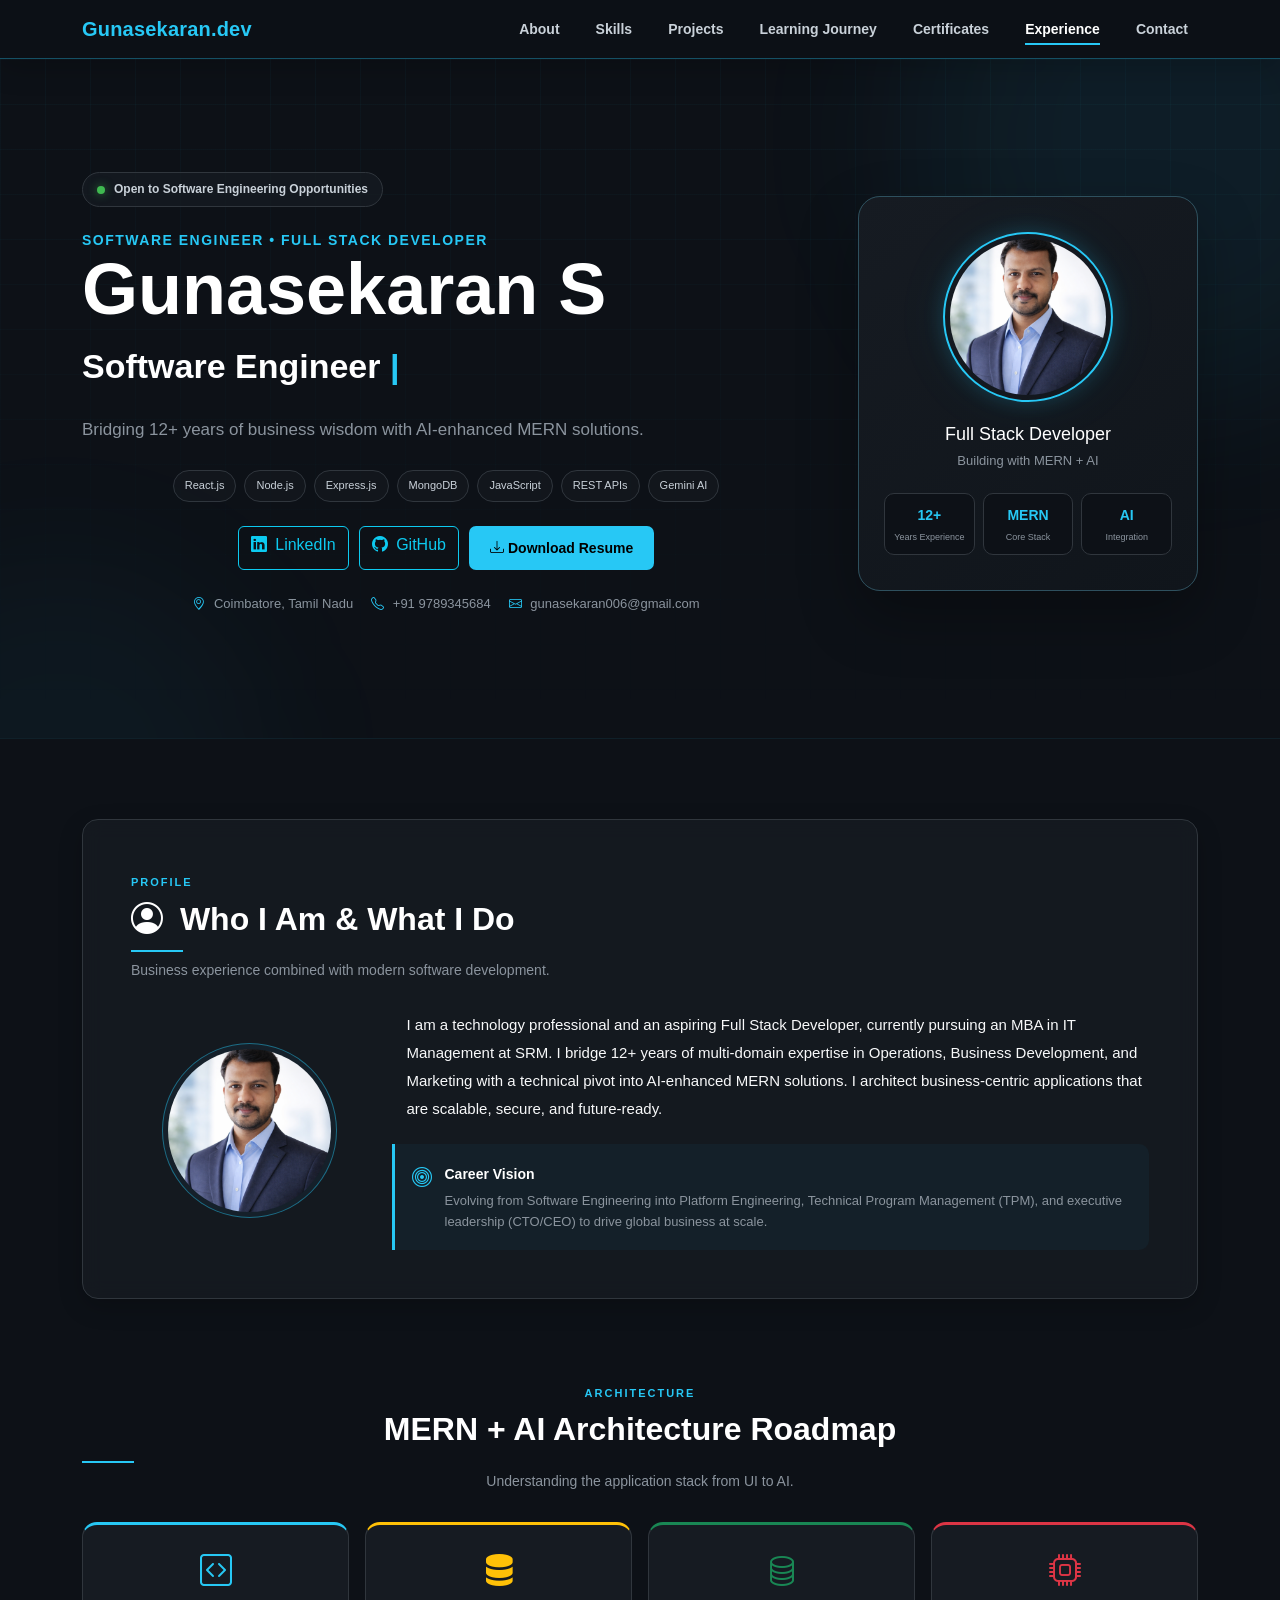
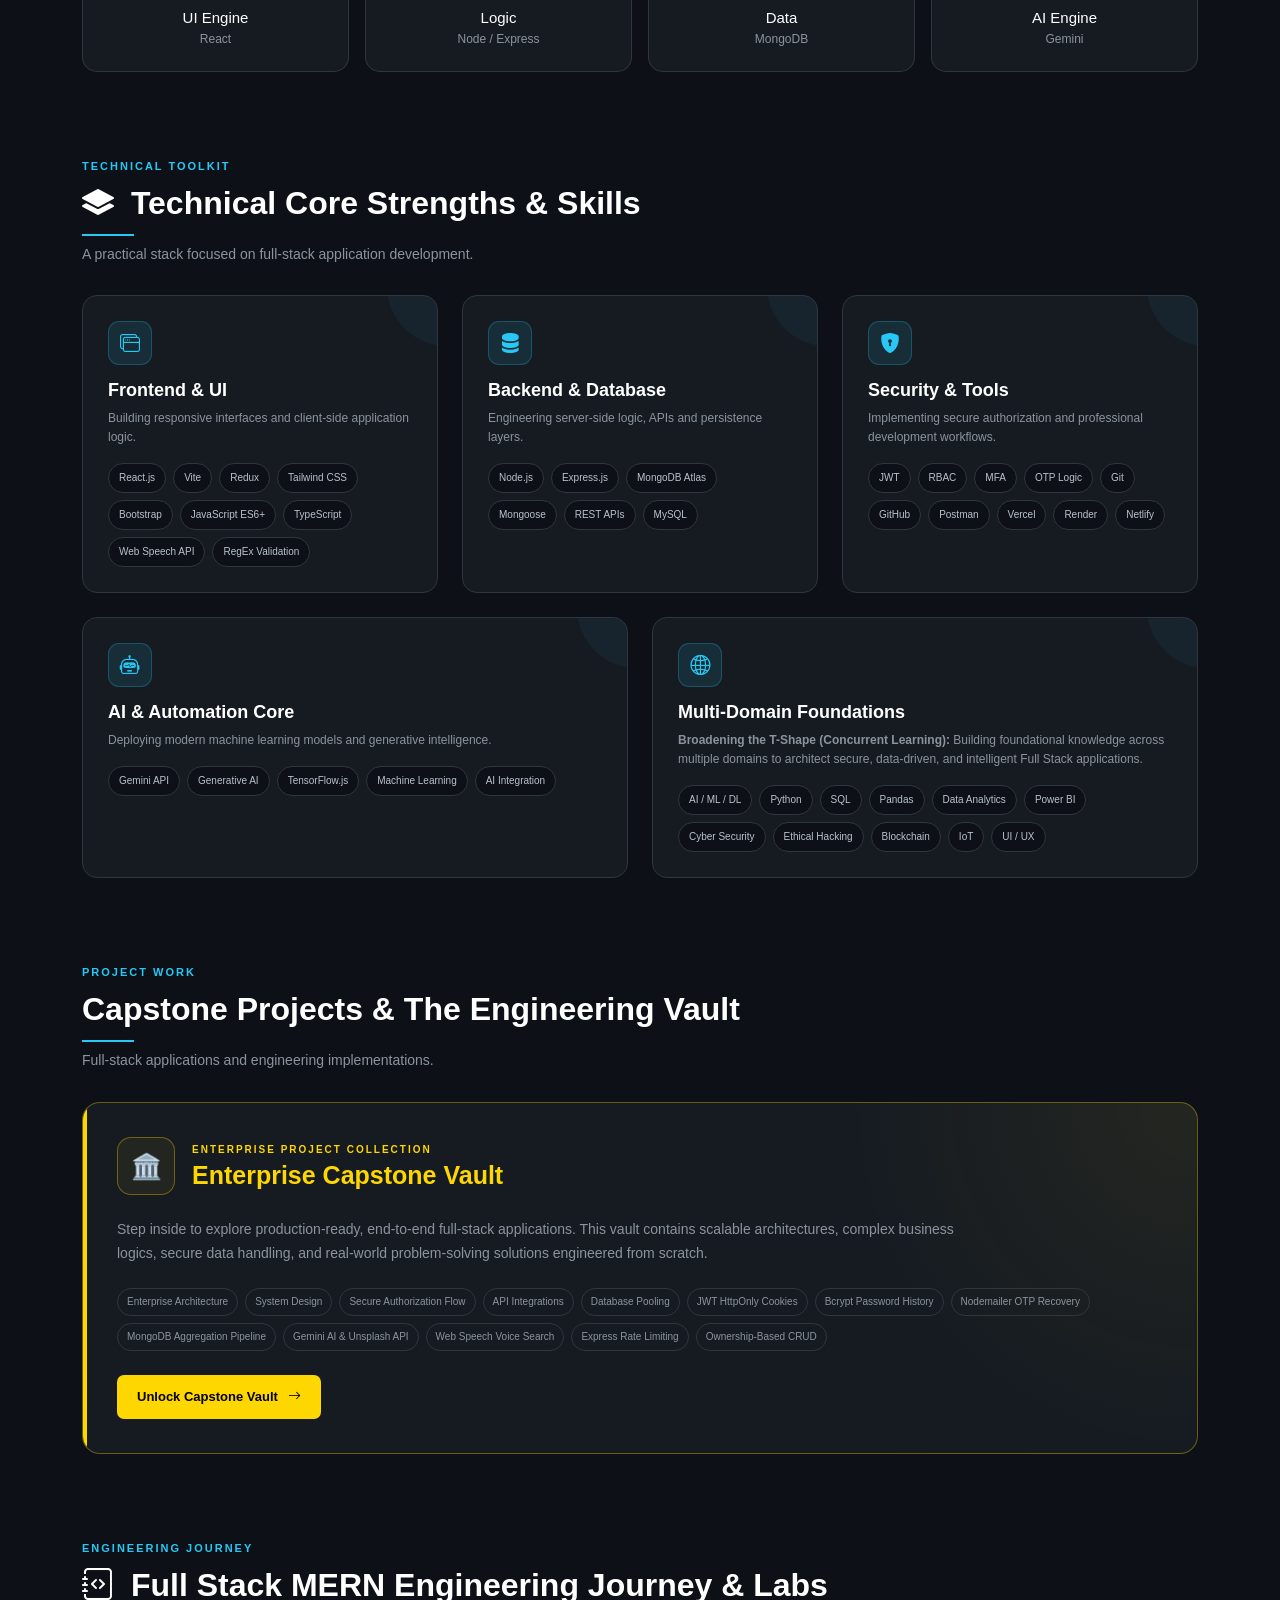
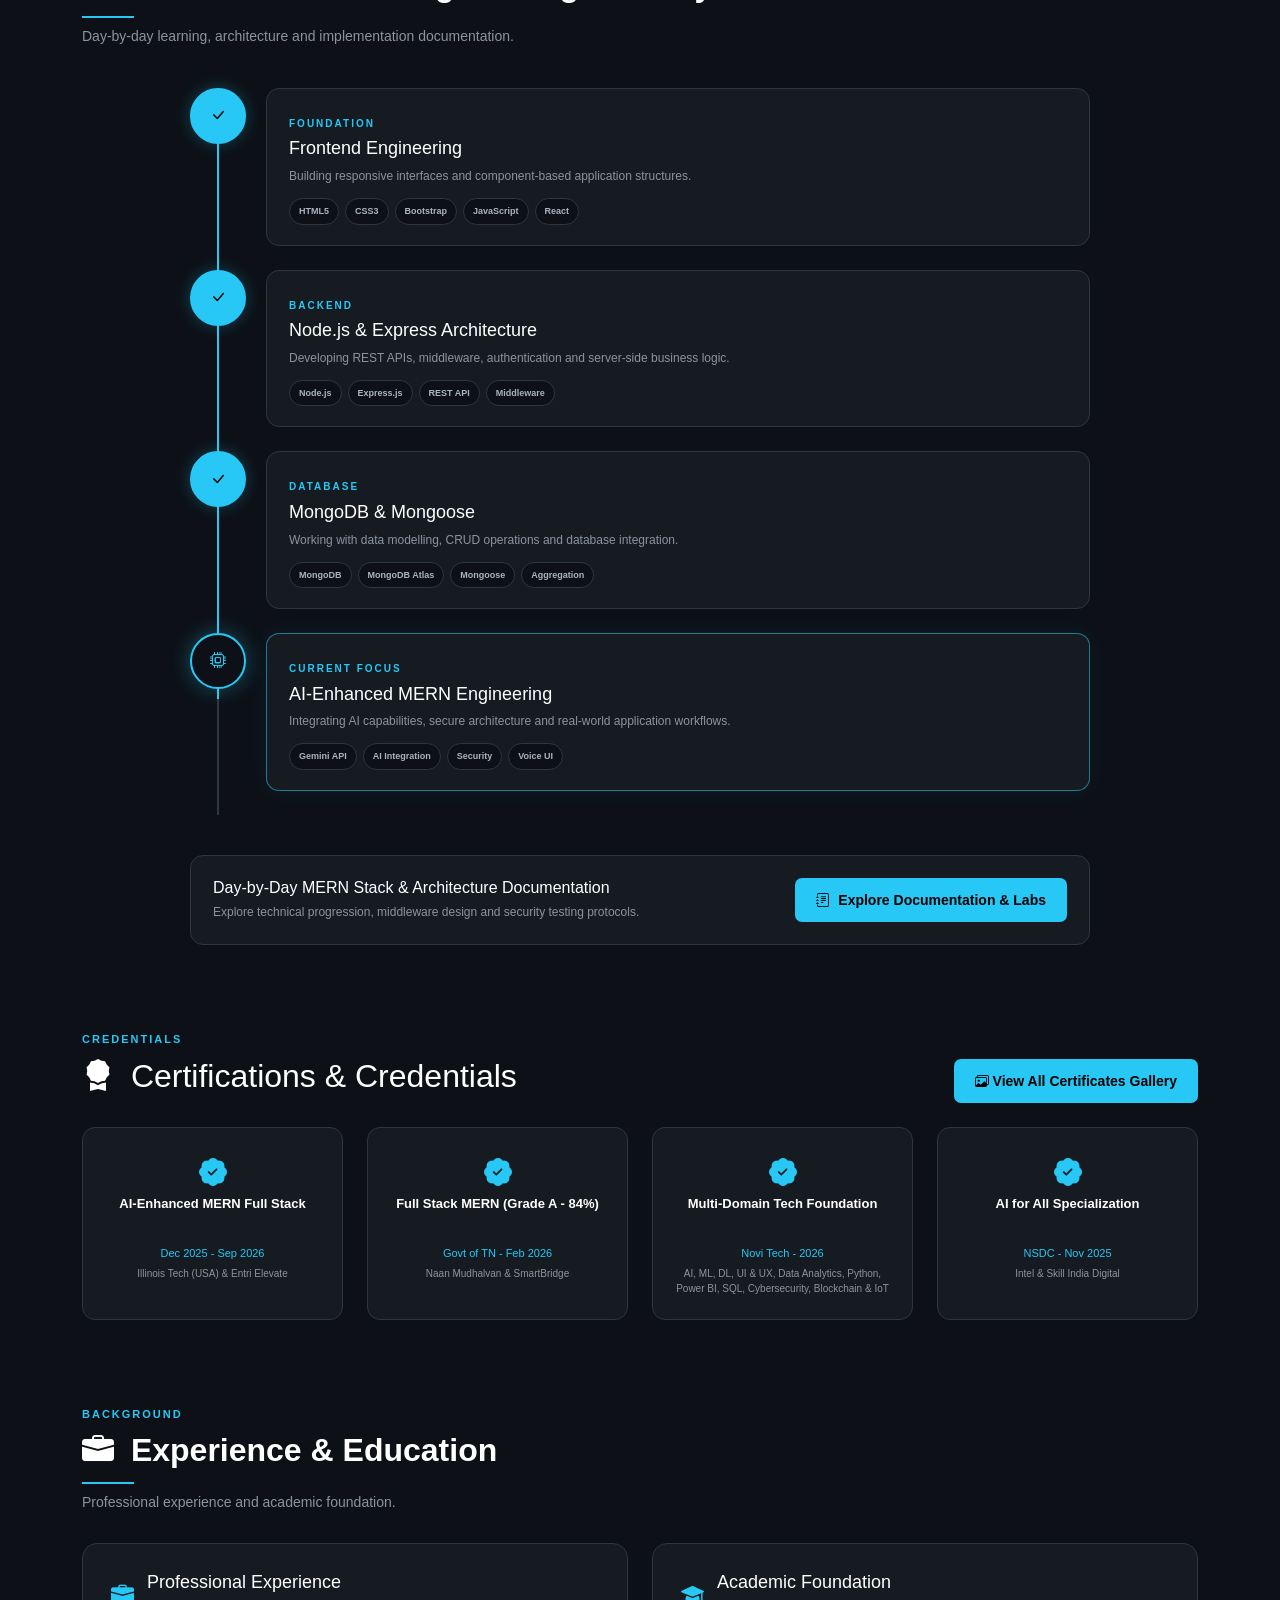
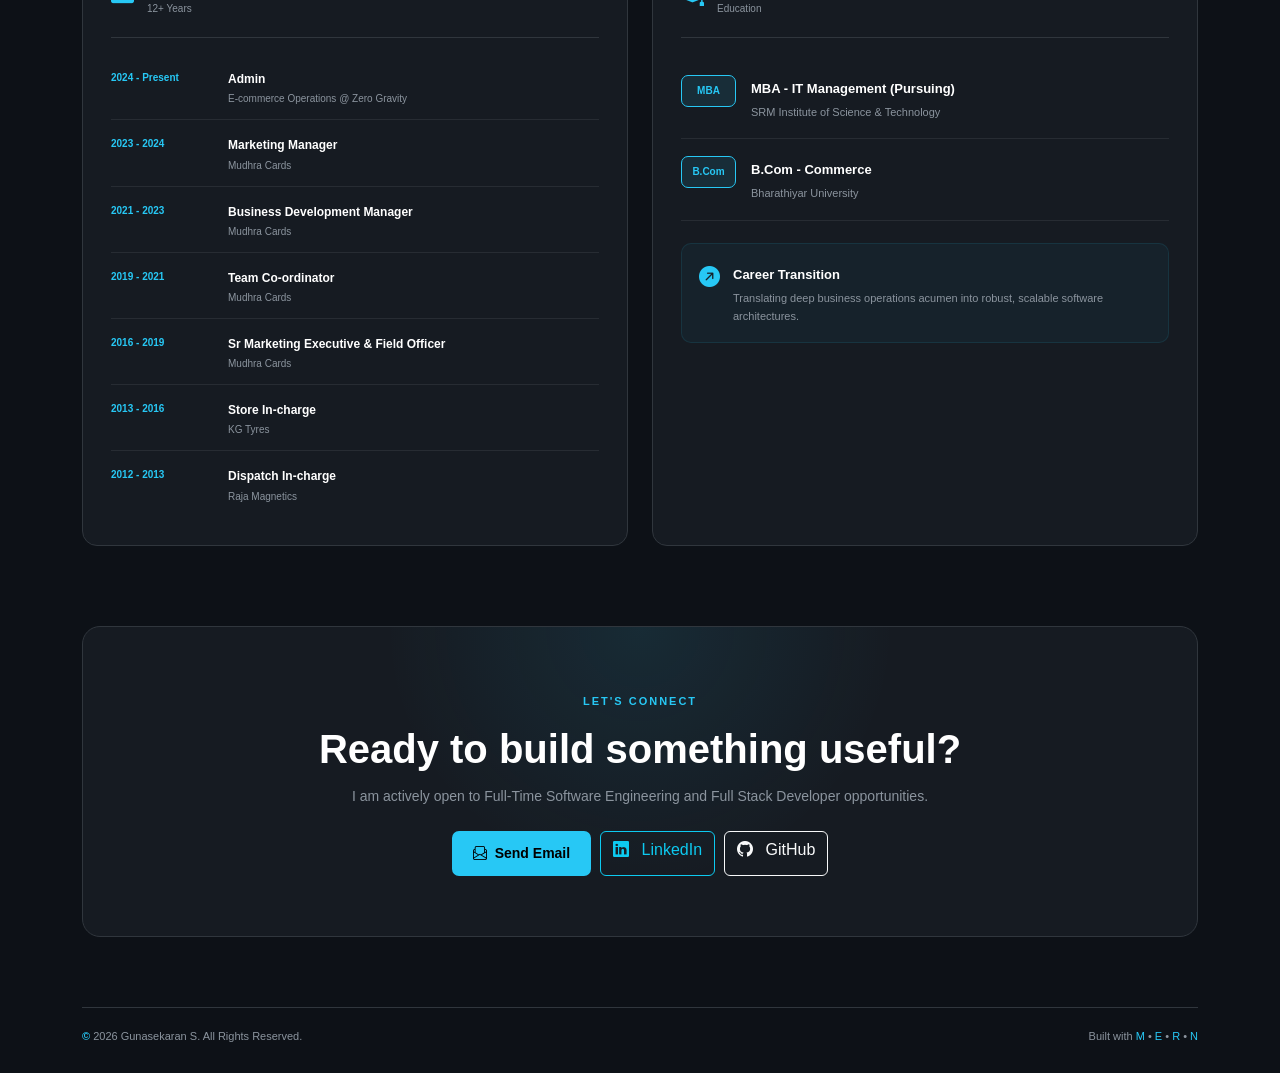
==== commit 0733c124: "updates" ====
--- a/index.html
+++ b/index.html
@@ -4,664 +4,2345 @@
 <head>
     <meta charset="UTF-8">
     <meta name="viewport" content="width=device-width, initial-scale=1.0">
-    <meta name="Description" content="Gunasekaran S - Software Engineer & Full Stack Developer Portfolio">
+
+    <meta name="description" content="Gunasekaran S - Software Engineer & Full Stack Developer Portfolio">
+
+    <meta name="keywords"
+        content="Gunasekaran, Full Stack Developer, MERN Stack, React Developer, Node.js, MongoDB, AI">
+
+    <meta name="author" content="Gunasekaran S">
+
     <title>Gunasekaran S | Software Engineer & Full Stack Developer</title>
 
-    <!-- Bootstrap 5 & Bootstrap Icons -->
+    <!-- Bootstrap 5 -->
     <link href="https://cdn.jsdelivr.net/npm/bootstrap@5.3.8/dist/css/bootstrap.min.css" rel="stylesheet">
+
+    <!-- Bootstrap Icons -->
     <link rel="stylesheet" href="https://cdn.jsdelivr.net/npm/bootstrap-icons@1.11.1/font/bootstrap-icons.css">
 
-    <!-- Custom External CSS -->
+    <!-- Custom CSS -->
     <link rel="stylesheet" href="style.css">
 </head>
 
-
-
 <body>
 
-    <!-- Navigation Bar -->
-    <nav class="navbar navbar-expand-lg navbar-dark sticky-top"
-        style="background-color: rgba(13, 17, 23, 0.95); backdrop-filter: blur(10px); border-bottom: 2px solid #27C8F5;">
+    <!-- =====================================================
+         NAVIGATION BAR
+    ====================================================== -->
+
+    <nav class="navbar navbar-expand-lg navbar-dark sticky-top site-navbar">
+
         <div class="container">
-            <a class="navbar-brand fw-bold text-cyan" href="#">Gunasekaran.dev</a>
+
+            <a class="navbar-brand fw-bold text-cyan" href="#">
+                Gunasekaran.dev
+            </a>
+
             <button class="navbar-toggler shadow-none border-0" type="button" data-bs-toggle="collapse"
-                data-bs-target="#navbarNav">
+                data-bs-target="#navbarNav" aria-controls="navbarNav" aria-expanded="false"
+                aria-label="Toggle navigation">
+
                 <span class="navbar-toggler-icon"></span>
+
             </button>
+
             <div class="collapse navbar-collapse justify-content-end" id="navbarNav">
-                <ul class="navbar-nav gap-3 fw-bold">
-                    <li class="nav-item"><a class="nav-link text-white" href="#about">About</a></li>
-                    <li class="nav-item"><a class="nav-link text-white" href="#skills">Skills</a></li>
-                    <li class="nav-item"><a class="nav-link text-white" href="#projects">Projects</a></li>
-                    <li class="nav-item"><a class="nav-link text-white" href="#learning-journey">Learning Journey</a>
+
+                <ul class="navbar-nav gap-lg-3 fw-bold">
+
+                    <li class="nav-item">
+                        <a class="nav-link text-white" href="#about">
+                            About
+                        </a>
                     </li>
-                    <li class="nav-item"><a class="nav-link text-white" href="#certifications">Certificates</a></li>
-                    <li class="nav-item"><a class="nav-link text-white" href="#experience">Experience</a></li>
-                    <li class="nav-item"><a class="nav-link text-white" href="#contact">Contact</a></li>
+
+                    <li class="nav-item">
+                        <a class="nav-link text-white" href="#skills">
+                            Skills
+                        </a>
+                    </li>
+
+                    <li class="nav-item">
+                        <a class="nav-link text-white" href="#projects">
+                            Projects
+                        </a>
+                    </li>
+
+                    <li class="nav-item">
+                        <a class="nav-link text-white" href="#learning-journey">
+                            Learning Journey
+                        </a>
+                    </li>
+
+                    <li class="nav-item">
+                        <a class="nav-link text-white" href="#certifications">
+                            Certificates
+                        </a>
+                    </li>
+
+                    <li class="nav-item">
+                        <a class="nav-link text-white" href="#experience">
+                            Experience
+                        </a>
+                    </li>
+
+                    <li class="nav-item">
+                        <a class="nav-link text-white" href="#contact">
+                            Contact
+                        </a>
+                    </li>
+
                 </ul>
+
             </div>
+
         </div>
+
     </nav>
 
-    <!-- Header / Hero Section -->
-    <header class="container mt-5 mb-5 text-center">
-        <h1 class="fw-bold display-4 text-cyan">Gunasekaran S</h1>
-        <h3 class="text-white mt-3">Software Engineer & Full Stack Developer (MERN)</h3>
-        
-        <p class="lead text-secondary mt-3">Bridging 12+ years of business wisdom with AI-enhanced MERN solutions.</p>
-        <p class="text-light"><b>Open to:</b> <h3 class="text-white mt-3">
-            <span id="typing-text"></span>
-            <span class="typing-cursor">|</span>
-        </h3></p>
-        <p class="text-secondary">Coimbatore, Tamil Nadu | +91 9789345684 | gunasekaran006@gmail.com</p>
-        <div class="mt-4 d-flex justify-content-center gap-3 flex-wrap">
-            <a href="https://www.linkedin.com/in/gunasekaran-tech/" target="_blank" class="btn btn-outline-info"><i
-                    class="bi bi-linkedin"></i> LinkedIn</a>
-            <a href="https://github.com/gunasekaran006-alt" target="_blank" class="btn btn-outline-info"><i
-                    class="bi bi-github"></i> GitHub</a>
-            <a href="Gunasekaran_FullStack_Developer_Resume.pdf" download class="btn-cyan-glow"><i
-                    class="bi bi-download me-1"></i> Download Resume</a>
+
+    <!-- =====================================================
+         HERO SECTION
+    ====================================================== -->
+
+    <header class="hero-section">
+
+        <div class="hero-grid"></div>
+
+        <div class="container position-relative">
+
+            <div class="row align-items-center g-5">
+
+                <!-- LEFT SIDE -->
+
+                <div class="col-lg-8 text-center text-lg-start">
+
+                    <div class="hero-status">
+                        <span class="status-dot"></span>
+                        Open to Software Engineering Opportunities
+                    </div>
+
+                    <div class="hero-eyebrow">
+                        SOFTWARE ENGINEER • FULL STACK DEVELOPER
+                    </div>
+
+                    <h1 class="hero-title">
+                        Gunasekaran S
+                    </h1>
+
+                    <!-- Typing Effect -->
+
+                    <h2 class="hero-role">
+
+                        <span id="typing-text"></span>
+
+                        <span class="typing-cursor">|</span>
+
+                    </h2>
+
+                    <p class="hero-description">
+                        Bridging 12+ years of business wisdom with
+                        AI-enhanced MERN solutions.
+                    </p>
+
+
+
+
+                    <!-- Technical Stack -->
+
+                    <div class="hero-tech-line mt-4">
+
+                        <span>React.js</span>
+                        <span>Node.js</span>
+                        <span>Express.js</span>
+                        <span>MongoDB</span>
+                        <span>JavaScript</span>
+                        <span>REST APIs</span>
+                        <span>Gemini AI</span>
+
+                    </div>
+
+
+                    <!-- Buttons -->
+
+                    <div class="hero-buttons mt-4">
+
+                        <a href="https://www.linkedin.com/in/gunasekaran-tech/" target="_blank"
+                            rel="noopener noreferrer" class="btn btn-outline-info">
+
+                            <i class="bi bi-linkedin me-1"></i>
+                            LinkedIn
+
+                        </a>
+
+
+                        <a href="https://github.com/gunasekaran006-alt" target="_blank" rel="noopener noreferrer"
+                            class="btn btn-outline-info">
+
+                            <i class="bi bi-github me-1"></i>
+                            GitHub
+
+                        </a>
+
+
+                        <a href="Gunasekaran_FullStack_Developer_Resume.pdf" download class="btn-cyan-glow">
+
+                            <i class="bi bi-download me-1"></i>
+                            Download Resume
+
+                        </a>
+
+                    </div>
+
+
+                    <!-- Contact Details -->
+
+                    <div class="hero-links mt-4">
+
+                        <span>
+                            <i class="bi bi-geo-alt"></i>
+                            Coimbatore, Tamil Nadu
+                        </span>
+
+                        <span>
+                            <i class="bi bi-telephone"></i>
+                            +91 9789345684
+                        </span>
+
+                        <span>
+                            <i class="bi bi-envelope"></i>
+                            gunasekaran006@gmail.com
+                        </span>
+
+                    </div>
+
+                </div>
+
+
+                <!-- RIGHT SIDE -->
+
+                <div class="col-lg-4">
+
+                    <div class="hero-profile-card">
+
+                        <div class="profile-ring">
+
+                            <img src="profile_image.png" alt="Gunasekaran S Profile" class="hero-profile-image">
+
+                        </div>
+
+                        <h3>
+                            Full Stack Developer
+                        </h3>
+
+                        <p>
+                            Building with MERN + AI
+                        </p>
+
+
+                        <div class="profile-mini-stats">
+
+                            <div>
+
+                                <strong>12+</strong>
+
+                                <span>
+                                    Years Experience
+                                </span>
+
+                            </div>
+
+
+                            <div>
+
+                                <strong>MERN</strong>
+
+                                <span>
+                                    Core Stack
+                                </span>
+
+                            </div>
+
+
+                            <div>
+
+                                <strong>AI</strong>
+
+                                <span>
+                                    Integration
+                                </span>
+
+                            </div>
+
+                        </div>
+
+                    </div>
+
+                </div>
+
+            </div>
+
         </div>
+
     </header>
 
-    <div class="container">
-
-        <!-- About & Philosophy Section (LinkedIn Enhanced) -->
-        <section id="about" class="mb-5 bg-panel p-4 p-md-5 hover-card">
-            <div class="row align-items-center">
-                <div class="col-md-3 text-center mb-3 mb-md-0">
-                    <img src="profile_image.png" alt="Profile Image"
-                        class="img-fluid rounded-circle border border-info border-3 shadow" style="max-width: 160px;">
-                </div>
+
+    <main class="container">
+
+
+        <!-- =====================================================
+             ABOUT
+        ====================================================== -->
+
+        <section id="about" class="section-block bg-panel p-4 p-md-5 reveal">
+
+            <div class="section-heading">
+
+                <span class="section-kicker">
+                    PROFILE
+                </span>
+
+                <h2>
+                    <i class="bi bi-person-circle me-2"></i>
+                    Who I Am & What I Do
+                </h2>
+
+                <p>
+                    Business experience combined with modern software development.
+                </p>
+
+            </div>
+
+
+            <div class="row align-items-center g-4">
+
+                <div class="col-md-3 text-center">
+
+                    <div class="about-image-wrap">
+
+                        <img src="profile_image.png" alt="Gunasekaran S" class="img-fluid rounded-circle about-image">
+
+                    </div>
+
+                </div>
+
+
                 <div class="col-md-9">
-                    <h3 class="h4 text-cyan border-bottom border-secondary pb-2">Who I Am & What I Do</h3>
-                    <p class="text-light mt-3" style="line-height: 1.7;">
-                        I am a technology professional and an aspiring Full Stack Developer, currently pursuing an MBA
-                        in IT Management at SRM. I bridge 12+ years of multi-domain expertise in Operations, Business
-                        Development, and Marketing with a technical pivot into AI-enhanced MERN solutions. I architect
-                        business-centric applications that are scalable, secure, and future-ready.
+
+                    <p class="text-light about-text">
+
+                        I am a technology professional and an aspiring
+                        Full Stack Developer, currently pursuing an MBA
+                        in IT Management at SRM.
+
+                        I bridge 12+ years of multi-domain expertise
+                        in Operations, Business Development, and Marketing
+                        with a technical pivot into AI-enhanced MERN solutions.
+
+                        I architect business-centric applications that are
+                        scalable, secure, and future-ready.
+
                     </p>
-                    <p class="text-secondary small">
-                        <b>Career Vision:</b> Evolving from Software Engineering into Platform Engineering, Technical
-                        Program Management (TPM), and executive leadership (CTO/CEO) to drive global business at scale.
+
+
+                    <div class="about-highlight">
+
+                        <i class="bi bi-bullseye text-cyan"></i>
+
+                        <div>
+
+                            <strong>
+                                Career Vision
+                            </strong>
+
+                            <p>
+
+                                Evolving from Software Engineering into
+                                Platform Engineering, Technical Program
+                                Management (TPM), and executive leadership
+                                (CTO/CEO) to drive global business at scale.
+
+                            </p>
+
+                        </div>
+
+                    </div>
+
+                </div>
+
+            </div>
+
+        </section>
+
+
+        <!-- =====================================================
+             ARCHITECTURAL ROADMAP
+        ====================================================== -->
+
+        <section id="roadmap" class="section-block reveal">
+
+            <div class="section-heading text-center">
+
+                <span class="section-kicker">
+                    ARCHITECTURE
+                </span>
+
+                <h2>
+                    MERN + AI Architecture Roadmap
+                </h2>
+
+                <p>
+                    Understanding the application stack from UI to AI.
+                </p>
+
+            </div>
+
+
+            <div class="row g-3">
+
+                <div class="col-md-3">
+
+                    <div class="roadmap-card roadmap-react">
+
+                        <i class="bi bi-code-square"></i>
+
+                        <h6>
+                            UI Engine
+                        </h6>
+
+                        <p>
+                            React
+                        </p>
+
+                    </div>
+
+                </div>
+
+
+                <div class="col-md-3">
+
+                    <div class="roadmap-card roadmap-node">
+
+                        <i class="bi bi-server"></i>
+
+                        <h6>
+                            Logic
+                        </h6>
+
+                        <p>
+                            Node / Express
+                        </p>
+
+                    </div>
+
+                </div>
+
+
+                <div class="col-md-3">
+
+                    <div class="roadmap-card roadmap-db">
+
+                        <i class="bi bi-database"></i>
+
+                        <h6>
+                            Data
+                        </h6>
+
+                        <p>
+                            MongoDB
+                        </p>
+
+                    </div>
+
+                </div>
+
+
+                <div class="col-md-3">
+
+                    <div class="roadmap-card roadmap-ai">
+
+                        <i class="bi bi-cpu"></i>
+
+                        <h6>
+                            AI Engine
+                        </h6>
+
+                        <p>
+                            Gemini
+                        </p>
+
+                    </div>
+
+                </div>
+
+            </div>
+
+        </section>
+
+
+        <!-- =====================================================
+             SKILLS
+        ====================================================== -->
+
+        <section id="skills" class="section-block reveal">
+
+            <div class="section-heading">
+
+                <span class="section-kicker">
+                    TECHNICAL TOOLKIT
+                </span>
+
+                <h2>
+                    <i class="bi bi-layers-fill me-2"></i>
+                    Technical Core Strengths & Skills
+                </h2>
+
+                <p>
+                    A practical stack focused on full-stack application development.
+                </p>
+
+            </div>
+
+
+            <div class="row g-4">
+
+
+                <!-- FRONTEND -->
+
+                <div class="col-md-6 col-lg-4">
+
+                    <div class="skill-card h-100">
+
+                        <div class="skill-icon">
+
+                            <i class="bi bi-window-stack"></i>
+
+                        </div>
+
+                        <h3>
+                            Frontend & UI
+                        </h3>
+
+                        <p>
+                            Building responsive interfaces and client-side
+                            application logic.
+                        </p>
+
+                        <div class="skill-tags">
+
+                            <span>React.js</span>
+                            <span>Vite</span>
+                            <span>Redux</span>
+                            <span>Tailwind CSS</span>
+                            <span>Bootstrap</span>
+                            <span>JavaScript ES6+</span>
+                            <span>TypeScript</span>
+                            <span>Web Speech API</span>
+                            <span>RegEx Validation</span>
+
+                        </div>
+
+                    </div>
+
+                </div>
+
+
+                <!-- BACKEND -->
+
+                <div class="col-md-6 col-lg-4">
+
+                    <div class="skill-card h-100">
+
+                        <div class="skill-icon">
+
+                            <i class="bi bi-server"></i>
+
+                        </div>
+
+                        <h3>
+                            Backend & Database
+                        </h3>
+
+                        <p>
+                            Engineering server-side logic,
+                            APIs and persistence layers.
+                        </p>
+
+                        <div class="skill-tags">
+
+                            <span>Node.js</span>
+                            <span>Express.js</span>
+                            <span>MongoDB Atlas</span>
+                            <span>Mongoose</span>
+                            <span>REST APIs</span>
+                            <span>MySQL</span>
+
+                        </div>
+
+                    </div>
+
+                </div>
+
+
+                <!-- SECURITY -->
+
+                <div class="col-md-6 col-lg-4">
+
+                    <div class="skill-card h-100">
+
+                        <div class="skill-icon">
+
+                            <i class="bi bi-shield-lock-fill"></i>
+
+                        </div>
+
+                        <h3>
+                            Security & Tools
+                        </h3>
+
+                        <p>
+                            Implementing secure authorization
+                            and professional development workflows.
+                        </p>
+
+                        <div class="skill-tags">
+
+                            <span>JWT</span>
+                            <span>RBAC</span>
+                            <span>MFA</span>
+                            <span>OTP Logic</span>
+                            <span>Git</span>
+                            <span>GitHub</span>
+                            <span>Postman</span>
+                            <span>Vercel</span>
+                            <span>Render</span>
+                            <span>Netlify</span>
+
+                        </div>
+
+                    </div>
+
+                </div>
+
+
+                <!-- AI -->
+
+                <div class="col-md-6 col-lg-6">
+
+                    <div class="skill-card h-100">
+
+                        <div class="skill-icon">
+
+                            <i class="bi bi-robot"></i>
+
+                        </div>
+
+                        <h3>
+                            AI & Automation Core
+                        </h3>
+
+                        <p>
+                            Deploying modern machine learning models
+                            and generative intelligence.
+                        </p>
+
+                        <div class="skill-tags">
+
+                            <span>Gemini API</span>
+                            <span>Generative AI</span>
+                            <span>TensorFlow.js</span>
+                            <span>Machine Learning</span>
+                            <span>AI Integration</span>
+
+                        </div>
+
+                    </div>
+
+                </div>
+
+
+                <!-- MULTI DOMAIN -->
+
+                <div class="col-md-6 col-lg-6">
+
+                    <div class="skill-card h-100">
+
+                        <div class="skill-icon">
+
+                            <i class="bi bi-globe2"></i>
+
+                        </div>
+
+                        <h3>
+                            Multi-Domain Foundations
+                        </h3>
+
+                        <p>
+
+                            <strong>
+                                Broadening the T-Shape (Concurrent Learning):
+                            </strong>
+
+                            Building foundational knowledge across multiple
+                            domains to architect secure, data-driven,
+                            and intelligent Full Stack applications.
+
+                        </p>
+
+
+                        <div class="skill-tags">
+
+                            <span>AI / ML / DL</span>
+                            <span>Python</span>
+                            <span>SQL</span>
+                            <span>Pandas</span>
+                            <span>Data Analytics</span>
+                            <span>Power BI</span>
+                            <span>Cyber Security</span>
+                            <span>Ethical Hacking</span>
+                            <span>Blockchain</span>
+                            <span>IoT</span>
+                            <span>UI / UX</span>
+
+                        </div>
+
+                    </div>
+
+                </div>
+
+            </div>
+
+        </section>
+
+
+        <!-- =====================================================
+             PROJECTS
+        ====================================================== -->
+
+        <section id="projects" class="section-block reveal">
+
+            <div class="section-heading">
+
+                <span class="section-kicker">
+                    PROJECT WORK
+                </span>
+
+                <h2>
+                    Capstone Projects & The Engineering Vault
+                </h2>
+
+                <p>
+                    Full-stack applications and engineering implementations.
+                </p>
+
+            </div>
+
+
+            <a href="capstones.html" class="project-vault text-decoration-none">
+
+                <div class="vault-top">
+
+                    <div class="vault-icon">
+                        🏛️
+                    </div>
+
+                    <div>
+
+                        <div class="project-label">
+                            ENTERPRISE PROJECT COLLECTION
+                        </div>
+
+                        <h3>
+                            Enterprise Capstone Vault
+                        </h3>
+
+                    </div>
+
+                </div>
+
+
+                <p class="vault-description">
+
+                    Step inside to explore production-ready,
+                    end-to-end full-stack applications.
+
+                    This vault contains scalable architectures,
+                    complex business logics, secure data handling,
+                    and real-world problem-solving solutions
+                    engineered from scratch.
+
+                </p>
+
+
+                <div class="vault-tags">
+
+                    <span>Enterprise Architecture</span>
+                    <span>System Design</span>
+                    <span>Secure Authorization Flow</span>
+                    <span>API Integrations</span>
+                    <span>Database Pooling</span>
+                    <span>JWT HttpOnly Cookies</span>
+                    <span>Bcrypt Password History</span>
+                    <span>Nodemailer OTP Recovery</span>
+                    <span>MongoDB Aggregation Pipeline</span>
+                    <span>Gemini AI & Unsplash API</span>
+                    <span>Web Speech Voice Search</span>
+                    <span>Express Rate Limiting</span>
+                    <span>Ownership-Based CRUD</span>
+
+                </div>
+
+
+                <span class="vault-button">
+
+                    Unlock Capstone Vault
+
+                    <i class="bi bi-arrow-right"></i>
+
+                </span>
+
+            </a>
+
+        </section>
+
+
+        <!-- =====================================================
+             LEARNING JOURNEY
+        ====================================================== -->
+
+        <section id="learning-journey" class="section-block reveal">
+
+            <div class="section-heading">
+
+                <span class="section-kicker">
+                    ENGINEERING JOURNEY
+                </span>
+
+                <h2>
+                    <i class="bi bi-journal-code me-2"></i>
+                    Full Stack MERN Engineering Journey & Labs
+                </h2>
+
+                <p>
+                    Day-by-day learning, architecture and implementation documentation.
+                </p>
+
+            </div>
+
+
+            <div class="journey">
+
+                <div class="journey-line"></div>
+
+
+                <!-- STEP 1 -->
+
+                <div class="journey-step completed">
+
+                    <div class="journey-dot">
+                        <i class="bi bi-check-lg"></i>
+                    </div>
+
+                    <div class="journey-card">
+
+                        <span>
+                            FOUNDATION
+                        </span>
+
+                        <h3>
+                            Frontend Engineering
+                        </h3>
+
+                        <p>
+                            Building responsive interfaces and
+                            component-based application structures.
+                        </p>
+
+                        <div class="journey-tags">
+
+                            <b>HTML5</b>
+                            <b>CSS3</b>
+                            <b>Bootstrap</b>
+                            <b>JavaScript</b>
+                            <b>React</b>
+
+                        </div>
+
+                    </div>
+
+                </div>
+
+
+                <!-- STEP 2 -->
+
+                <div class="journey-step completed">
+
+                    <div class="journey-dot">
+                        <i class="bi bi-check-lg"></i>
+                    </div>
+
+                    <div class="journey-card">
+
+                        <span>
+                            BACKEND
+                        </span>
+
+                        <h3>
+                            Node.js & Express Architecture
+                        </h3>
+
+                        <p>
+                            Developing REST APIs, middleware,
+                            authentication and server-side business logic.
+                        </p>
+
+                        <div class="journey-tags">
+
+                            <b>Node.js</b>
+                            <b>Express.js</b>
+                            <b>REST API</b>
+                            <b>Middleware</b>
+
+                        </div>
+
+                    </div>
+
+                </div>
+
+
+                <!-- STEP 3 -->
+
+                <div class="journey-step completed">
+
+                    <div class="journey-dot">
+                        <i class="bi bi-check-lg"></i>
+                    </div>
+
+                    <div class="journey-card">
+
+                        <span>
+                            DATABASE
+                        </span>
+
+                        <h3>
+                            MongoDB & Mongoose
+                        </h3>
+
+                        <p>
+                            Working with data modelling,
+                            CRUD operations and database integration.
+                        </p>
+
+                        <div class="journey-tags">
+
+                            <b>MongoDB</b>
+                            <b>MongoDB Atlas</b>
+                            <b>Mongoose</b>
+                            <b>Aggregation</b>
+
+                        </div>
+
+                    </div>
+
+                </div>
+
+
+                <!-- STEP 4 -->
+
+                <div class="journey-step current">
+
+                    <div class="journey-dot">
+                        <i class="bi bi-cpu"></i>
+                    </div>
+
+                    <div class="journey-card current-card">
+
+                        <span>
+                            CURRENT FOCUS
+                        </span>
+
+                        <h3>
+                            AI-Enhanced MERN Engineering
+                        </h3>
+
+                        <p>
+                            Integrating AI capabilities, secure
+                            architecture and real-world application workflows.
+                        </p>
+
+                        <div class="journey-tags">
+
+                            <b>Gemini API</b>
+                            <b>AI Integration</b>
+                            <b>Security</b>
+                            <b>Voice UI</b>
+
+                        </div>
+
+                    </div>
+
+                </div>
+
+            </div>
+
+
+            <!-- Documentation -->
+
+            <div class="journey-documentation">
+
+                <div>
+
+                    <h3>
+                        Day-by-Day MERN Stack & Architecture Documentation
+                    </h3>
+
+                    <p>
+                        Explore technical progression,
+                        middleware design and security testing protocols.
                     </p>
-                </div>
+
+                </div>
+
+
+                <a href="https://daybyday-mern-arch-documentation.netlify.app" target="_blank" rel="noopener noreferrer"
+                    class="btn-cyan-glow">
+
+                    <i class="bi bi-journal-text me-2"></i>
+
+                    Explore Documentation & Labs
+
+                </a>
+
             </div>
+
         </section>
 
-        <!-- Architectural Roadmap Section -->
-        <section id="roadmap" class="mb-5">
-            <div class="row g-3">
-                <div class="col-md-3">
-                    <div class="bg-panel p-3 text-center border-top border-4 border-info h-100">
-                        <i class="bi bi-code-square text-cyan fs-3"></i>
-                        <h6 class="mt-2 text-white">UI Engine (React)</h6>
-                    </div>
-                </div>
-                <div class="col-md-3">
-                    <div class="bg-panel p-3 text-center border-top border-4 border-warning h-100">
-                        <i class="bi bi-server text-warning fs-3"></i>
-                        <h6 class="mt-2 text-white">Logic (Node/Express)</h6>
-                    </div>
-                </div>
-                <div class="col-md-3">
-                    <div class="bg-panel p-3 text-center border-top border-4 border-success h-100">
-                        <i class="bi bi-database text-success fs-3"></i>
-                        <h6 class="mt-2 text-white">Data (MongoDB)</h6>
-                    </div>
-                </div>
-                <div class="col-md-3">
-                    <div class="bg-panel p-3 text-center border-top border-4 border-danger h-100">
-                        <i class="bi bi-cpu text-danger fs-3"></i>
-                        <h6 class="mt-2 text-white">AI Engine (Gemini)</h6>
-                    </div>
-                </div>
+
+        <!-- =====================================================
+             CERTIFICATIONS
+        ====================================================== -->
+
+        <section id="certifications" class="section-block reveal">
+
+            <div class="certification-heading mb-4">
+
+                <div>
+
+                    <span class="section-kicker">
+                        CREDENTIALS
+                    </span>
+
+                    <h2 class="text-white">
+                        <i class="bi bi-award-fill me-2"></i>
+                        Certifications & Credentials
+                    </h2>
+
+                </div>
+
+
+                <button class="btn-cyan-glow" type="button" onclick="openCommonGallery()">
+
+                    <i class="bi bi-images me-1"></i>
+
+                    View All Certificates Gallery
+
+                </button>
+
             </div>
+
+
+            <div class="row g-4">
+
+
+                <!-- CERT 1 -->
+
+                <div class="col-md-6 col-lg-3">
+
+                    <div class="cert-card">
+
+                        <i class="bi bi-patch-check-fill cert-icon"></i>
+
+                        <h3>
+                            AI-Enhanced MERN Full Stack
+                        </h3>
+
+                        <p>
+                            Dec 2025 - Sep 2026
+                        </p>
+
+                        <small>
+                            Illinois Tech (USA) &
+                            Entri Elevate
+                        </small>
+
+                    </div>
+
+                </div>
+
+
+                <!-- CERT 2 -->
+
+                <div class="col-md-6 col-lg-3">
+
+                    <div class="cert-card">
+
+                        <i class="bi bi-patch-check-fill cert-icon"></i>
+
+                        <h3>
+                            Full Stack MERN
+                            (Grade A - 84%)
+                        </h3>
+
+                        <p>
+                            Govt of TN - Feb 2026
+                        </p>
+
+                        <small>
+                            Naan Mudhalvan &
+                            SmartBridge
+                        </small>
+
+                    </div>
+
+                </div>
+
+
+                <!-- CERT 3 -->
+
+                <div class="col-md-6 col-lg-3">
+
+                    <div class="cert-card">
+
+                        <i class="bi bi-patch-check-fill cert-icon"></i>
+
+                        <h3>
+                            Multi-Domain Tech Foundation
+                        </h3>
+
+                        <p>
+                            Novi Tech - 2026
+                        </p>
+
+                        <small>
+                            AI, ML, DL, UI & UX,
+                            Data Analytics, Python,
+                            Power BI, SQL, Cybersecurity,
+                            Blockchain & IoT
+                        </small>
+
+                    </div>
+
+                </div>
+
+
+                <!-- CERT 4 -->
+
+                <div class="col-md-6 col-lg-3">
+
+                    <div class="cert-card">
+
+                        <i class="bi bi-patch-check-fill cert-icon"></i>
+
+                        <h3>
+                            AI for All Specialization
+                        </h3>
+
+                        <p>
+                            NSDC - Nov 2025
+                        </p>
+
+                        <small>
+                            Intel & Skill India Digital
+                        </small>
+
+                    </div>
+
+                </div>
+
+            </div>
+
         </section>
 
 
-        <!-- Technical Skills Section -->
-        <section id="skills" class="mb-5">
-            <h2 class="h3 text-cyan border-bottom border-secondary pb-2 mb-4">
-                <i class="bi bi-layers-fill"></i> Technical Core Strengths & Skills
-            </h2>
-
-            <!-- Grid-Based Professional Skill Layout -->
+        <!-- =====================================================
+             EXPERIENCE & EDUCATION
+        ====================================================== -->
+
+        <section id="experience" class="section-block reveal">
+
+            <div class="section-heading">
+
+                <span class="section-kicker">
+                    BACKGROUND
+                </span>
+
+                <h2>
+                    <i class="bi bi-briefcase-fill me-2"></i>
+                    Experience & Education
+                </h2>
+
+                <p>
+                    Professional experience and academic foundation.
+                </p>
+
+            </div>
+
+
             <div class="row g-4">
-                <!-- 1. Frontend & UI AI Grid -->
-                <div class="col-md-6 col-lg-4">
-                    <div class="bg-panel p-4 h-100 hover-card d-flex flex-column justify-content-between">
-                        <div>
-                            <h4 class="h5 text-cyan fw-bold mb-3"><i class="bi bi-browser-chrome me-2"></i>Frontend & UI
-                                AI</h4>
-                            <p class="text-secondary small mb-3">Architecting responsive interfaces and client-side
-                                validation logic.</p>
-                        </div>
-                        <ul class="list-group list-group-flush rounded bg-transparent">
-                            <li
-                                class="list-group-item bg-dark text-white border-secondary d-flex justify-content-between align-items-center">
-                                React.js, Vite & Redux <span class="badge badge-frontend">UI Logic</span>
-                            </li>
-                            <li
-                                class="list-group-item bg-dark text-white border-secondary d-flex justify-content-between align-items-center">
-                                Tailwind CSS & Bootstrap <span class="badge badge-frontend">Styling</span>
-                            </li>
-                            <li
-                                class="list-group-item bg-dark text-white border-secondary d-flex justify-content-between align-items-center">
-                                TypeScript & JavaScript (ES6+) <span class="badge badge-frontend">Language</span>
-                            </li>
-                            <li
-                                class="list-group-item bg-dark text-white border-secondary d-flex justify-content-between align-items-center">
-                                Web Speech API <span class="badge badge-ai">Voice UI</span>
-                            </li>
-                            <li
-                                class="list-group-item bg-dark text-white border-secondary d-flex justify-content-between align-items-center">
-                                Form Validation (RegEx) <span class="badge badge-frontend">Integrity</span>
-                            </li>
-                        </ul>
-                    </div>
-                </div>
-
-                <!-- 2. Backend & Core Stack Grid -->
-                <div class="col-md-6 col-lg-4">
-                    <div class="bg-panel p-4 h-100 hover-card d-flex flex-column justify-content-between">
-                        <div>
-                            <h4 class="h5 text-cyan fw-bold mb-3"><i class="bi bi-server me-2"></i>Back End & Databases
-                            </h4>
-                            <p class="text-secondary small mb-3">Engineering robust server-side logic and persistence
-                                layers.</p>
-                        </div>
-                        <ul class="list-group list-group-flush rounded bg-transparent">
-                            <li
-                                class="list-group-item bg-dark text-white border-secondary d-flex justify-content-between align-items-center">
-                                Node.js & Express.js <span class="badge badge-backend">Server</span>
-                            </li>
-                            <li
-                                class="list-group-item bg-dark text-white border-secondary d-flex justify-content-between align-items-center">
-                                MongoDB Atlas (Mongoose) <span class="badge badge-backend">Database</span>
-                            </li>
-                            <li
-                                class="list-group-item bg-dark text-white border-secondary d-flex justify-content-between align-items-center">
-                                REST APIs Architecture <span class="badge badge-backend">Integration</span>
-                            </li>
-                        </ul>
-                    </div>
-                </div>
-
-                <!-- 3. Security, Auth & Tools Grid -->
-                <div class="col-md-6 col-lg-4">
-                    <div class="bg-panel p-4 h-100 hover-card d-flex flex-column justify-content-between">
-                        <div>
-                            <h4 class="h5 text-cyan fw-bold mb-3"><i class="bi bi-shield-lock-fill me-2"></i>Security &
-                                Tools</h4>
-                            <p class="text-secondary small mb-3">Implementing secure authorization and professional
-                                deployment pipelines.</p>
-                        </div>
-                        <ul class="list-group list-group-flush rounded bg-transparent">
-                            <li
-                                class="list-group-item bg-dark text-white border-secondary d-flex justify-content-between align-items-center">
-                                JWT & RBAC Protocols <span class="badge badge-ai">Security</span>
-                            </li>
-                            <li
-                                class="list-group-item bg-dark text-white border-secondary d-flex justify-content-between align-items-center">
-                                MFA & OTP Logic (LocalStorage) <span class="badge badge-ai">Auth</span>
-                            </li>
-                            <li
-                                class="list-group-item bg-dark text-white border-secondary d-flex justify-content-between align-items-center">
-                                Git, GitHub & Postman <span class="badge badge-backend">Tools</span>
-                            </li>
-                            <li
-                                class="list-group-item bg-dark text-white border-secondary d-flex justify-content-between align-items-center">
-                                Vercel, Render & Netlify <span class="badge badge-frontend">CI/CD</span>
-                            </li>
-                        </ul>
-                    </div>
-                </div>
-
-                <!-- 4. AI & Data Analytics Grid -->
-                <div class="col-md-6 col-lg-6">
-                    <div class="bg-panel p-4 h-100 hover-card">
-                        <h4 class="h5 text-cyan fw-bold mb-3"><i class="bi bi-robot me-2"></i>AI & Automation Core</h4>
-                        <p class="text-secondary small mb-3">Deploying modern machine learning models and generative
-                            intelligence.</p>
-                        <div class="d-flex flex-wrap gap-2 mt-3">
-                            <span class="badge badge-ai py-2 px-3">Gemini API (Gen AI)</span>
-                            <span class="badge badge-ai py-2 px-3">TensorFlow.js (ML Model)</span>
-                        </div>
-                    </div>
-                </div>
-
-                <!-- 5. Multi-Domain Foundations Section -->
-                <div class="col-md-6 col-lg-6">
-                    <div class="bg-panel p-4 h-100 hover-card" style="align-items: flex-start; text-align: left;">
-                        <div class="d-flex align-items-center gap-3 mb-3">
-                            <div style="font-size: 30px;">🌐</div>
-                            <h3 class="h4 path-title mb-0 text-cyan fw-bold" style="margin: 0 !important;">
-                                Multi-Domain Foundations
-                            </h3>
-                        </div>
-                        <p class="path-desc text-start mb-3 text-secondary">
-                            <b>Broadening the T-Shape (Concurrent Learning):</b> Building foundational knowledge across
-                            multiple domains to architect secure, data-driven, and intelligent Full Stack applications.
-                        </p>
-
-                        <div class="d-flex flex-wrap gap-2 mt-2">
-                            <span class="badge bg-dark border border-info text-info px-3 py-2">
-                                <i class="bi bi-robot me-1"></i> AI / ML / DL
-                            </span>
-                            <span class="badge bg-dark border border-warning text-warning px-3 py-2">
-                                <i class="bi bi-filetype-py me-1"></i> Python, SQL & Pandas
-                            </span>
-                            <span class="badge bg-dark border border-success text-success px-3 py-2">
-                                <i class="bi bi-bar-chart-fill me-1"></i> Data Analytics & Power BI
-                            </span>
-                            <span class="badge bg-dark border border-danger text-danger px-3 py-2">
-                                <i class="bi bi-shield-lock-fill me-1"></i> Cyber Security & Ethical Hacking
-                            </span>
-                            <span class="badge bg-dark border border-primary text-primary px-3 py-2">
-                                <i class="bi bi-link-45deg me-1"></i> Blockchain & IoT
-                            </span>
-                            <span class="badge bg-dark border border-info text-info px-3 py-2">
-                                <i class="bi bi-palette me-1"></i> UI / UX
-                            </span>
-                        </div>
-                    </div>
+
+
+                <!-- EXPERIENCE -->
+
+                <div class="col-md-6">
+
+                    <div class="timeline-card">
+
+                        <div class="timeline-title">
+
+                            <i class="bi bi-briefcase-fill"></i>
+
+                            <div>
+
+                                <h3>
+                                    Professional Experience
+                                </h3>
+
+                                <span>
+                                    12+ Years
+                                </span>
+
+                            </div>
+
+                        </div>
+
+
+                        <div class="experience-list">
+
+
+                            <div class="experience-item">
+
+                                <span>
+                                    2024 - Present
+                                </span>
+
+                                <div>
+
+                                    <strong>
+                                        Admin
+                                    </strong>
+
+                                    <small>
+                                        E-commerce Operations @ Zero Gravity
+                                    </small>
+
+                                </div>
+
+                            </div>
+
+
+                            <div class="experience-item">
+
+                                <span>
+                                    2023 - 2024
+                                </span>
+
+                                <div>
+
+                                    <strong>
+                                        Marketing Manager
+                                    </strong>
+
+                                    <small>
+                                        Mudhra Cards
+                                    </small>
+
+                                </div>
+
+                            </div>
+
+
+                            <div class="experience-item">
+
+                                <span>
+                                    2021 - 2023
+                                </span>
+
+                                <div>
+
+                                    <strong>
+                                        Business Development Manager
+                                    </strong>
+
+                                    <small>
+                                        Mudhra Cards
+                                    </small>
+
+                                </div>
+
+                            </div>
+
+
+                            <div class="experience-item">
+
+                                <span>
+                                    2019 - 2021
+                                </span>
+
+                                <div>
+
+                                    <strong>
+                                        Team Co-ordinator
+                                    </strong>
+
+                                    <small>
+                                        Mudhra Cards
+                                    </small>
+
+                                </div>
+
+                            </div>
+
+
+                            <div class="experience-item">
+
+                                <span>
+                                    2016 - 2019
+                                </span>
+
+                                <div>
+
+                                    <strong>
+                                        Sr Marketing Executive & Field Officer
+                                    </strong>
+
+                                    <small>
+                                        Mudhra Cards
+                                    </small>
+
+                                </div>
+
+                            </div>
+
+
+                            <div class="experience-item">
+
+                                <span>
+                                    2013 - 2016
+                                </span>
+
+                                <div>
+
+                                    <strong>
+                                        Store In-charge
+                                    </strong>
+
+                                    <small>
+                                        KG Tyres
+                                    </small>
+
+                                </div>
+
+                            </div>
+
+
+                            <div class="experience-item">
+
+                                <span>
+                                    2012 - 2013
+                                </span>
+
+                                <div>
+
+                                    <strong>
+                                        Dispatch In-charge
+                                    </strong>
+
+                                    <small>
+                                        Raja Magnetics
+                                    </small>
+
+                                </div>
+
+                            </div>
+
+
+                        </div>
+
+                    </div>
+
+                </div>
+
+
+                <!-- EDUCATION -->
+
+                <div class="col-md-6">
+
+                    <div class="timeline-card">
+
+                        <div class="timeline-title">
+
+                            <i class="bi bi-mortarboard-fill"></i>
+
+                            <div>
+
+                                <h3>
+                                    Academic Foundation
+                                </h3>
+
+                                <span>
+                                    Education
+                                </span>
+
+                            </div>
+
+                        </div>
+
+
+                        <div class="education-item">
+
+                            <div class="education-badge">
+                                MBA
+                            </div>
+
+                            <div>
+
+                                <strong>
+                                    MBA - IT Management (Pursuing)
+                                </strong>
+
+                                <p>
+                                    SRM Institute of Science & Technology
+                                </p>
+
+                            </div>
+
+                        </div>
+
+
+                        <div class="education-item">
+
+                            <div class="education-badge">
+                                B.Com
+                            </div>
+
+                            <div>
+
+                                <strong>
+                                    B.Com - Commerce
+                                </strong>
+
+                                <p>
+                                    Bharathiyar University
+                                </p>
+
+                            </div>
+
+                        </div>
+
+
+                        <div class="career-transition">
+
+                            <i class="bi bi-arrow-up-right-circle-fill"></i>
+
+                            <div>
+
+                                <strong>
+                                    Career Transition
+                                </strong>
+
+                                <p>
+
+                                    Translating deep business operations
+                                    acumen into robust, scalable software
+                                    architectures.
+
+                                </p>
+
+                            </div>
+
+                        </div>
+
+                    </div>
+
                 </div>
 
             </div>
+
         </section>
 
-        <!-- Featured Projects Section -->
-        <section id="projects" class="mb-5">
-
-            <!-- The Engineering Vault Card (Gold Theme) -->
-            <h4 class="h3 text-start mb-3 mt-4"
-                style="color: #FFD700; border-bottom: 1px solid #333; padding-bottom: 10px;">
-                <i class="bi bi-code-slash"></i> Capstone Projects & The Engineering Vault
-            </h4>
-            <div class="row g-4">
-                <div class="col-12">
-                    <a href="capstones.html" class="bg-panel p-4 p-md-5 d-block text-decoration-none hover-card"
-                        style="border-color: #FFD700 !important; transition: all 0.3s ease;">
-                        <div class="d-flex align-items-center justify-content-center gap-3 mb-3">
-                            <div style="font-size: 35px; filter: drop-shadow(0 0 10px rgba(255, 215, 0, 0.5));">🏛️
-                            </div>
-                            <h3 class="mb-0 fw-bold" style="color: #FFD700;">Enterprise Capstone Vault</h3>
-                        </div>
-
-                        <p class="text-secondary text-center mb-4 mx-auto" style="max-width: 800px; font-size: 15px;">
-                            Step inside to explore production-ready, end-to-end full-stack applications. This vault
-                            contains scalable architectures, complex business logics, secure data handling, and
-                            real-world problem-solving solutions engineered from scratch.
-                        </p>
-
-                        <!-- Teaser Badges -->
-                        <div class="d-flex flex-wrap gap-2 justify-content-center mb-4">
-                            <span class="badge border border-warning text-warning">Enterprise Architecture</span>
-                            <span class="badge border border-success text-success">System Design</span>
-                            <span class="badge border border-info text-info">Secure Authorization Flow</span>
-                            <span class="badge border border-primary text-primary">API Integrations</span>
-                            <span class="badge border border-light text-light">Database Pooling</span>
-                            <span class="badge border border-info text-info">JWT HttpOnly Cookies</span>
-                            <span class="badge border border-success text-success">Bcrypt Password History</span>
-                            <span class="badge border border-warning text-warning">Nodemailer OTP Recovery</span>
-                            <span class="badge border border-danger text-danger">MongoDB Aggregation Pipeline</span>
-                            <span class="badge border border-info text-info">Gemini AI & Unsplash API</span>
-                            <span class="badge border border-primary text-primary">Web Speech Voice Search</span>
-                            <span class="badge border border-success text-success">Express Rate Limiting</span>
-                            <span class="badge border border-warning text-warning">Ownership-Based CRUD</span>
-                        </div>
-
-                        <div class="text-center">
-                            <span class="fw-bold py-2 px-4 rounded d-inline-block"
-                                style="background-color: #FFD700; color: #000; border: 2px solid #FFD700;">
-                                Unlock Capstone Vault ➔
-                            </span>
-                        </div>
+
+        <!-- =====================================================
+             CONTACT
+        ====================================================== -->
+
+        <section id="contact" class="section-block contact-section reveal">
+
+            <div class="contact-card">
+
+                <span class="section-kicker">
+                    LET'S CONNECT
+                </span>
+
+                <h2>
+                    Ready to build something useful?
+                </h2>
+
+                <p>
+
+                    I am actively open to Full-Time Software Engineering
+                    and Full Stack Developer opportunities.
+
+                </p>
+
+
+                <div class="contact-actions">
+
+                    <a href="mailto:gunasekaran006@gmail.com" class="btn-cyan-glow">
+
+                        <i class="bi bi-envelope-paper me-2"></i>
+
+                        Send Email
+
                     </a>
-                </div>
+
+
+                    <a href="https://www.linkedin.com/in/gunasekaran-tech/" target="_blank" rel="noopener noreferrer"
+                        class="btn btn-outline-info">
+
+                        <i class="bi bi-linkedin me-2"></i>
+
+                        LinkedIn
+
+                    </a>
+
+
+                    <a href="https://github.com/gunasekaran006-alt" target="_blank" rel="noopener noreferrer"
+                        class="btn btn-outline-light">
+
+                        <i class="bi bi-github me-2"></i>
+
+                        GitHub
+
+                    </a>
+
+                </div>
+
+
+                <!-- <p class="contact-email">
+                    gunasekaran006@gmail.com
+                </p> -->
+
             </div>
+
         </section>
 
-        <!-- Learning Journey / Full Stack Documentation Section -->
-        <section id="learning-journey" class="mb-5">
-            <h2 class="h3 text-cyan border-bottom border-secondary pb-2 mb-4">
-                <i class="bi bi-journal-code"></i> Full Stack MERN Engineering Journey & Labs
-            </h2>
-            <div class="bg-panel p-4 p-md-5 hover-card">
-                <h3 class="h4 text-cyan fw-bold mb-3">Day-by-Day MERN Stack & Architecture Documentation</h3>
-                <p class="text-secondary mb-4" style="line-height: 1.6;">
-                    Explore my technical progression, daily architectural implementations, middleware design, and
-                    security testing protocols built throughout my full-stack engineering curriculum.
+
+    </main>
+
+
+    <!-- =====================================================
+         CERTIFICATE GALLERY MODAL
+         (MOVED OUTSIDE the "certifications" .reveal section on
+         purpose. A .reveal ancestor has a CSS "transform", and any
+         ancestor with a transform creates a new containing block for
+         position:fixed children -> Bootstrap's modal was getting
+         boxed inside that section instead of the full viewport,
+         which is why it looked stuck/clipped and buttons didn't
+         respond. Keeping the modal as a direct child of <body> fixes it.)
+    ====================================================== -->
+
+    <div class="modal fade" id="commonGalleryModal" tabindex="-1" aria-hidden="true">
+
+        <div class="modal-dialog modal-dialog-centered modal-xl modal-dialog-scrollable">
+
+            <div class="modal-content bg-dark text-white border-info">
+
+                <!-- HEADER -->
+                <div class="modal-header border-secondary">
+
+                    <h5 class="modal-title text-cyan fw-bold">
+                        <i class="bi bi-award me-2"></i>
+                        Gunasekaran S - Complete Certificates Gallery
+                    </h5>
+
+                    <button type="button" class="btn-close btn-close-white" data-bs-dismiss="modal"
+                        aria-label="Close">
+                    </button>
+
+                </div>
+
+
+                <!-- BODY -->
+                <div class="modal-body bg-black p-4">
+
+                    <p class="text-secondary text-center small mb-4">
+                        Browse through all verified professional credentials and achievements.
+                    </p>
+
+
+                    <!-- CERTIFICATE GRID -->
+                    <div class="row g-4">
+
+
+                        <!-- 1. TN SKILL -->
+                        <div class="col-md-4 text-center">
+
+                            <div class="p-2 border border-secondary rounded bg-dark h-100">
+
+                                <img src="assets/TN SKILL.jpg" class="img-fluid rounded mb-2" alt="TN SKILL">
+
+                                <p class="small text-info fw-bold mb-0">
+                                    TN SKILL
+                                </p>
+
+                            </div>
+
+                        </div>
+
+
+                        <!-- 2. TN SCORE CARD -->
+                        <div class="col-md-4 text-center">
+
+                            <div class="p-2 border border-secondary rounded bg-dark h-100">
+
+                                <img src="assets/tn skill  - score card.jpg" class="img-fluid rounded mb-2"
+                                    alt="TN SCORE CARD">
+
+                                <p class="small text-info fw-bold mb-0">
+                                    TN SCORE CARD
+                                </p>
+
+                            </div>
+
+                        </div>
+
+
+                        <!-- 3. CODETECH FULLSTACK -->
+                        <div class="col-md-4 text-center">
+
+                            <div class="p-2 border border-secondary rounded bg-dark h-100">
+
+                                <img src="assets/codetech -fullstack.jpg" class="img-fluid rounded mb-2"
+                                    alt="CodeTech FullStack">
+
+                                <p class="small text-info fw-bold mb-0">
+                                    CodeTech FullStack
+                                </p>
+
+                            </div>
+
+                        </div>
+
+
+                        <!-- 4. NOVI TECH AI -->
+                        <div class="col-md-4 text-center">
+
+                            <div class="p-2 border border-secondary rounded bg-dark h-100">
+
+                                <img src="assets/NOVI TECH AI.jpg" class="img-fluid rounded mb-2"
+                                    alt="Novi Tech AI">
+
+                                <p class="small text-info fw-bold mb-0">
+                                    Novi Tech AI
+                                </p>
+
+                            </div>
+
+                        </div>
+
+
+                        <!-- 5. NOVI TECH MERN -->
+                        <div class="col-md-4 text-center">
+
+                            <div class="p-2 border border-secondary rounded bg-dark h-100">
+
+                                <img src="assets/NOVI TECH MERN 3 MONTH.jpg" class="img-fluid rounded mb-2"
+                                    alt="Novi Tech MERN">
+
+                                <p class="small text-info fw-bold mb-0">
+                                    Novi Tech MERN
+                                </p>
+
+                            </div>
+
+                        </div>
+
+
+                        <!-- 6. NOVI TECH PYTHON -->
+                        <div class="col-md-4 text-center">
+
+                            <div class="p-2 border border-secondary rounded bg-dark h-100">
+
+                                <img src="assets/NOVI TECH PYTHON.jpg" class="img-fluid rounded mb-2"
+                                    alt="Novi Tech Python">
+
+                                <p class="small text-info fw-bold mb-0">
+                                    Novi Tech Python
+                                </p>
+
+                            </div>
+
+                        </div>
+
+
+                        <!-- 7. SRM -->
+                        <div class="col-md-4 text-center">
+
+                            <div class="p-2 border border-secondary rounded bg-dark h-100">
+
+                                <img src="assets/SRM Certificate of Participation.jpg"
+                                    class="img-fluid rounded mb-2" alt="SRM Participation">
+
+                                <p class="small text-info fw-bold mb-0">
+                                    SRM Participation
+                                </p>
+
+                            </div>
+
+                        </div>
+
+
+                        <!-- 8. UI & UX -->
+                        <div class="col-md-4 text-center">
+
+                            <div class="p-2 border border-secondary rounded bg-dark h-100">
+
+                                <img src="assets/NOVI TECH UI & UX.jpg" class="img-fluid rounded mb-2"
+                                    alt="UI UX">
+
+                                <p class="small text-info fw-bold mb-0">
+                                    UI & UX
+                                </p>
+
+                            </div>
+
+                        </div>
+
+
+                        <!-- 9. DATA ANALYTICS -->
+                        <div class="col-md-4 text-center">
+
+                            <div class="p-2 border border-secondary rounded bg-dark h-100">
+
+                                <img src="assets/NOVI TECH DA.jpg" class="img-fluid rounded mb-2"
+                                    alt="Data Analytics">
+
+                                <p class="small text-info fw-bold mb-0">
+                                    Data Analytics
+                                </p>
+
+                            </div>
+
+                        </div>
+
+
+                        <!-- 10. POWER BI -->
+                        <div class="col-md-4 text-center">
+
+                            <div class="p-2 border border-secondary rounded bg-dark h-100">
+
+                                <img src="assets/NOVI TECH POWER BI.jpg" class="img-fluid rounded mb-2"
+                                    alt="Power BI">
+
+                                <p class="small text-info fw-bold mb-0">
+                                    Power BI
+                                </p>
+
+                            </div>
+
+                        </div>
+
+
+                        <!-- 11. DEEP LEARNING -->
+                        <div class="col-md-4 text-center">
+
+                            <div class="p-2 border border-secondary rounded bg-dark h-100">
+
+                                <img src="assets/NOVI TECH DL.jpg" class="img-fluid rounded mb-2"
+                                    alt="Deep Learning">
+
+                                <p class="small text-info fw-bold mb-0">
+                                    Deep Learning
+                                </p>
+
+                            </div>
+
+                        </div>
+
+
+                        <!-- 12. MACHINE LEARNING -->
+                        <div class="col-md-4 text-center">
+
+                            <div class="p-2 border border-secondary rounded bg-dark h-100">
+
+                                <img src="assets/NOVI TECH ML.jpg" class="img-fluid rounded mb-2"
+                                    alt="Machine Learning">
+
+                                <p class="small text-info fw-bold mb-0">
+                                    Machine Learning
+                                </p>
+
+                            </div>
+
+                        </div>
+
+
+                        <!-- 13. INTEL AI -->
+                        <div class="col-md-4 text-center">
+
+                            <div class="p-2 border border-secondary rounded bg-dark h-100">
+
+                                <img src="assets/intel.jpg" class="img-fluid rounded mb-2" alt="Intel AI">
+
+                                <p class="small text-info fw-bold mb-0">
+                                    Intel AI
+                                </p>
+
+                            </div>
+
+                        </div>
+
+
+                        <!-- 14. CYBER SECURITY -->
+                        <div class="col-md-4 text-center">
+
+                            <div class="p-2 border border-secondary rounded bg-dark h-100">
+
+                                <img src="assets/NOVI TECH CYBER SECURITY.jpg" class="img-fluid rounded mb-2"
+                                    alt="Cyber Security">
+
+                                <p class="small text-info fw-bold mb-0">
+                                    Cyber Security
+                                </p>
+
+                            </div>
+
+                        </div>
+
+
+                        <!-- 15. BLOCKCHAIN -->
+                        <div class="col-md-4 text-center">
+
+                            <div class="p-2 border border-secondary rounded bg-dark h-100">
+
+                                <img src="assets/NOVI TECH BLOCKCHAIN.jpg" class="img-fluid rounded mb-2"
+                                    alt="Blockchain">
+
+                                <p class="small text-info fw-bold mb-0">
+                                    Blockchain
+                                </p>
+
+                            </div>
+
+                        </div>
+
+
+                        <!-- 16. ETHICAL HACKING -->
+                        <div class="col-md-4 text-center">
+
+                            <div class="p-2 border border-secondary rounded bg-dark h-100">
+
+                                <img src="assets/NOVI TECH ETHICAL HACKING.jpg" class="img-fluid rounded mb-2"
+                                    alt="Ethical Hacking">
+
+                                <p class="small text-info fw-bold mb-0">
+                                    Ethical Hacking
+                                </p>
+
+                            </div>
+
+                        </div>
+
+
+                        <!-- 17. IOT -->
+                        <div class="col-md-4 text-center">
+
+                            <div class="p-2 border border-secondary rounded bg-dark h-100">
+
+                                <img src="assets/NOVI TECH IOT.jpg" class="img-fluid rounded mb-2" alt="IoT">
+
+                                <p class="small text-info fw-bold mb-0">
+                                    IoT
+                                </p>
+
+                            </div>
+
+                        </div>
+
+
+                    </div>
+
+                </div>
+
+
+                <!-- FOOTER -->
+                <div class="modal-footer border-secondary justify-content-between">
+
+                    <span class="text-secondary small">
+                        <i class="bi bi-shield-check text-success me-1"></i>
+                        All Credentials Verified
+                    </span>
+
+                    <button type="button" class="btn btn-outline-secondary btn-sm" data-bs-dismiss="modal">
+                        Close Gallery
+                    </button>
+
+                </div>
+
+            </div>
+
+        </div>
+
+    </div>
+
+
+    <!-- =====================================================
+         FOOTER
+    ====================================================== -->
+
+    <footer class="site-footer">
+
+        <div class="container">
+
+            <div class="footer-line"></div>
+
+            <div class="d-flex justify-content-between
+                align-items-center flex-wrap gap-3">
+
+                <p class="mb-0">
+
+                    <span class="text-cyan fw-bold">
+                        &copy;
+                    </span>
+
+                    2026 Gunasekaran S.
+                    All Rights Reserved.
+
                 </p>
 
-                <!-- Tech Stack Tags -->
-                <div class="mb-4">
-                    <span class="badge bg-dark border border-info text-info me-2 mb-2">Frontend UI Components</span>
-                    <span class="badge bg-dark border border-primary text-primary me-2 mb-2">Node.js & Express
-                        Architecture</span>
-                    <span class="badge bg-dark border border-success text-success me-2 mb-2">MongoDB & Mongoose
-                        ODM</span>
-                    <span class="badge bg-dark border border-warning text-warning me-2 mb-2">Security & JWT
-                        Protocols</span>
-                </div>
-
-                <div class="d-flex gap-3 flex-wrap">
-                    <a href="https://daybyday-mern-arch-documentation.netlify.app" target="_blank"
-                        class="btn-cyan-glow">
-                        <i class="bi bi-journal-text me-2"></i> Explore Learning Documentation & Labs ⚡
-                    </a>
-                </div>
+
+                <p class="mb-0">
+
+                    Built with
+
+                    <span class="text-cyan">
+                        M
+                    </span>
+
+                    •
+
+                    <span class="text-cyan">
+                        E
+                    </span>
+
+                    •
+
+                    <span class="text-cyan">
+                        R
+                    </span>
+
+                    •
+
+                    <span class="text-cyan">
+                        N
+                    </span>
+
+                </p>
+
             </div>
-        </section>
-
-        <!-- Certifications Showcase Section with Common Gallery Modal -->
-        <section id="certifications" class="mb-5">
-            <div class="d-flex justify-content-between align-items-center border-bottom border-secondary pb-2 mb-4">
-                <h2 class="h3 text-cyan m-0">
-                    <i class="bi bi-award-fill"></i> Certifications & Credentials
-                </h2>
-                <!-- Common Gallery View Button -->
-                <button class="btn-cyan-glow btn-sm" onclick="openCommonGallery()">
-                    <i class="bi bi-images me-1"></i> View All Certificates Gallery 🌟
-                </button>
-            </div>
-
-            <div class="row g-4">
-                <div class="col-md-6 col-lg-3">
-                    <div class="cert-card h-100 d-flex flex-column justify-content-center text-center p-3 bg-panel">
-                        <i class="bi bi-patch-check-fill text-cyan fs-2 mb-2"></i>
-                        <h5 class="h6 text-white fw-bold">AI-Enhanced MERN Full Stack</h5>
-                        <p class="small text-secondary mb-0">Dec 2025 - Sep 2026 <br> Illinois Tech (USA) & Entri
-                            Elevate</p>
-                    </div>
-                </div>
-                <div class="col-md-6 col-lg-3">
-                    <div class="cert-card h-100 d-flex flex-column justify-content-center text-center p-3 bg-panel">
-                        <i class="bi bi-patch-check-fill text-cyan fs-2 mb-2"></i>
-                        <h5 class="h6 text-white fw-bold">Full Stack MERN (Grade A - 84%)</h5>
-                        <p class="small text-secondary mb-0">Govt of TN - Feb 2026 <br> Naan Mudhalvan & SmartBridge</p>
-                    </div>
-                </div>
-                <div class="col-md-6 col-lg-3">
-                    <div class="cert-card h-100 d-flex flex-column justify-content-center text-center p-3 bg-panel">
-                        <i class="bi bi-patch-check-fill text-cyan fs-2 mb-2"></i>
-                        <h5 class="h6 text-white fw-bold">Multi-Domain Tech Foundation</h5>
-                        <p class="small text-secondary mb-0">Novi Tech - 2026 <br>(AI, ML, DL, UI & UX, Data Analytics,
-                            Python, Power BI, SQL, Cybersecurity & Ethical Hacking, Blockchain & IoT)</p>
-                    </div>
-                </div>
-                <div class="col-md-6 col-lg-3">
-                    <div class="cert-card h-100 d-flex flex-column justify-content-center text-center p-3 bg-panel">
-                        <i class="bi bi-patch-check-fill text-cyan fs-2 mb-2"></i>
-                        <h5 class="h6 text-white fw-bold">AI for All Specialization</h5>
-                        <p class="small text-secondary mb-0">NSDC - Nov 2025 <br> Intel & Skill India Digital</p>
-                    </div>
-                </div>
-            </div>
-
-            <!-- ================= COMMON GALLERY MODAL (ALL 17 CERTIFICATES) ================= -->
-            <div class="modal fade" id="commonGalleryModal" tabindex="-1" aria-hidden="true">
-                <div class="modal-dialog modal-dialog-centered modal-xl modal-dialog-scrollable">
-                    <div class="modal-content bg-dark text-white border-info">
-                        <div class="modal-header border-secondary">
-                            <h5 class="modal-title text-cyan fw-bold"><i class="bi bi-award me-2"></i>Gunasekaran S -
-                                Complete Certificates Gallery</h5>
-                            <button type="button" class="btn-close btn-close-white" data-bs-dismiss="modal"
-                                aria-label="Close"></button>
-                        </div>
-                        <div class="modal-body bg-black p-4">
-                            <p class="text-secondary text-center small mb-4">Browse through all verified professional
-                                credentials and achievements.</p>
-
-                            <!-- Grid layout inside modal containing all 17 certificates -->
-                            <div class="row g-4">
-                                <div class="col-md-4 text-center">
-                                    <div class="p-2 border border-secondary rounded bg-dark h-100"><img
-                                            src="assets/TN SKILL.jpg" class="img-fluid rounded mb-2" alt="TN SKILL">
-                                        <p class="small text-info fw-bold mb-0">TN SKILL</p>
-                                    </div>
-                                </div>
-                                <div class="col-md-4 text-center">
-                                    <div class="p-2 border border-secondary rounded bg-dark h-100"><img
-                                            src="assets/tn skill  - score card.jpg" class="img-fluid rounded mb-2"
-                                            alt="TN SCORE CARD">
-                                        <p class="small text-info fw-bold mb-0">TN SCORE CARD</p>
-                                    </div>
-                                </div>
-                                <div class="col-md-4 text-center">
-                                    <div class="p-2 border border-secondary rounded bg-dark h-100"><img
-                                            src="assets/codetech -fullstack.jpg" class="img-fluid rounded mb-2"
-                                            alt="codetech">
-                                        <p class="small text-info fw-bold mb-0">CodeTech FullStack</p>
-                                    </div>
-                                </div>
-                                <div class="col-md-4 text-center">
-                                    <div class="p-2 border border-secondary rounded bg-dark h-100"><img
-                                            src="assets/NOVI TECH AI.jpg" class="img-fluid rounded mb-2" alt="AI">
-                                        <p class="small text-info fw-bold mb-0">Novi Tech AI</p>
-                                    </div>
-                                </div>
-                                <div class="col-md-4 text-center">
-                                    <div class="p-2 border border-secondary rounded bg-dark h-100"><img
-                                            src="assets/NOVI TECH MERN 3 MONTH.jpg" class="img-fluid rounded mb-2"
-                                            alt="MERN">
-                                        <p class="small text-info fw-bold mb-0">Novi Tech MERN</p>
-                                    </div>
-                                </div>
-                                <div class="col-md-4 text-center">
-                                    <div class="p-2 border border-secondary rounded bg-dark h-100"><img
-                                            src="assets/NOVI TECH PYTHON.jpg" class="img-fluid rounded mb-2"
-                                            alt="PYTHON">
-                                        <p class="small text-info fw-bold mb-0">Novi Tech Python</p>
-                                    </div>
-                                </div>
-                                <div class="col-md-4 text-center">
-                                    <div class="p-2 border border-secondary rounded bg-dark h-100"><img
-                                            src="assets/SRM Certificate of Participation.jpg"
-                                            class="img-fluid rounded mb-2" alt="SRM">
-                                        <p class="small text-info fw-bold mb-0">SRM Participation</p>
-                                    </div>
-                                </div>
-                                <div class="col-md-4 text-center">
-                                    <div class="p-2 border border-secondary rounded bg-dark h-100"><img
-                                            src="assets/NOVI TECH UI & UX.jpg" class="img-fluid rounded mb-2"
-                                            alt="UI UX">
-                                        <p class="small text-info fw-bold mb-0">UI & UX</p>
-                                    </div>
-                                </div>
-                                <div class="col-md-4 text-center">
-                                    <div class="p-2 border border-secondary rounded bg-dark h-100"><img
-                                            src="assets/NOVI TECH DA.jpg" class="img-fluid rounded mb-2" alt="DA">
-                                        <p class="small text-info fw-bold mb-0">Data Analytics</p>
-                                    </div>
-                                </div>
-                                <div class="col-md-4 text-center">
-                                    <div class="p-2 border border-secondary rounded bg-dark h-100"><img
-                                            src="assets/NOVI TECH POWER BI.jpg" class="img-fluid rounded mb-2"
-                                            alt="POWER BI">
-                                        <p class="small text-info fw-bold mb-0">Power BI</p>
-                                    </div>
-                                </div>
-                                <div class="col-md-4 text-center">
-                                    <div class="p-2 border border-secondary rounded bg-dark h-100"><img
-                                            src="assets/NOVI TECH DL.jpg" class="img-fluid rounded mb-2" alt="DL">
-                                        <p class="small text-info fw-bold mb-0">Deep Learning</p>
-                                    </div>
-                                </div>
-                                <div class="col-md-4 text-center">
-                                    <div class="p-2 border border-secondary rounded bg-dark h-100"><img
-                                            src="assets/NOVI TECH ML.jpg" class="img-fluid rounded mb-2" alt="ML">
-                                        <p class="small text-info fw-bold mb-0">Machine Learning</p>
-                                    </div>
-                                </div>
-                                <div class="col-md-4 text-center">
-                                    <div class="p-2 border border-secondary rounded bg-dark h-100"><img
-                                            src="assets/intel.jpg" class="img-fluid rounded mb-2" alt="intel">
-                                        <p class="small text-info fw-bold mb-0">Intel AI</p>
-                                    </div>
-                                </div>
-                                <div class="col-md-4 text-center">
-                                    <div class="p-2 border border-secondary rounded bg-dark h-100"><img
-                                            src="assets/NOVI TECH CYBER SECURITY.jpg" class="img-fluid rounded mb-2"
-                                            alt="CYBER SECURITY">
-                                        <p class="small text-info fw-bold mb-0">Cyber Security</p>
-                                    </div>
-                                </div>
-                                <div class="col-md-4 text-center">
-                                    <div class="p-2 border border-secondary rounded bg-dark h-100"><img
-                                            src="assets/NOVI TECH BLOCKCHAIN.jpg" class="img-fluid rounded mb-2"
-                                            alt="BLOCKCHAIN">
-                                        <p class="small text-info fw-bold mb-0">Blockchain</p>
-                                    </div>
-                                </div>
-                                <div class="col-md-4 text-center">
-                                    <div class="p-2 border border-secondary rounded bg-dark h-100"><img
-                                            src="assets/NOVI TECH ETHICAL HACKING.jpg" class="img-fluid rounded mb-2"
-                                            alt="ETHICAL HACKING">
-                                        <p class="small text-info fw-bold mb-0">Ethical Hacking</p>
-                                    </div>
-                                </div>
-                                <div class="col-md-4 text-center">
-                                    <div class="p-2 border border-secondary rounded bg-dark h-100"><img
-                                            src="assets/NOVI TECH IOT.jpg" class="img-fluid rounded mb-2" alt="IOT">
-                                        <p class="small text-info fw-bold mb-0">IoT</p>
-                                    </div>
-                                </div>
-                            </div>
-
-                        </div>
-                        <div class="modal-footer border-secondary justify-content-between">
-                            <span class="text-secondary small"><i class="bi bi-shield-check text-success me-1"></i> All
-                                Credentials Verified</span>
-                            <button type="button" class="btn btn-outline-secondary btn-sm" data-bs-dismiss="modal">Close
-                                Gallery</button>
-                        </div>
-                    </div>
-                </div>
-            </div>
-        </section>
-
-        <!-- JavaScript for Opening Common Gallery Modal -->
-        <script>
-            function openCommonGallery() {
-                var galleryModal = new bootstrap.Modal(document.getElementById('commonGalleryModal'));
+
+        </div>
+
+    </footer>
+
+
+    <!-- =====================================================
+         BACK TO TOP
+    ====================================================== -->
+
+    <button id="backToTop" class="back-to-top" aria-label="Back to top">
+
+        <i class="bi bi-arrow-up"></i>
+
+    </button>
+
+
+    <!-- Bootstrap JS -->
+    <script src="https://cdn.jsdelivr.net/npm/bootstrap@5.3.8/dist/js/bootstrap.bundle.min.js"></script>
+
+
+    <!-- =====================================================
+         CUSTOM JAVASCRIPT
+    ====================================================== -->
+
+    <script>
+
+        /* =====================================================
+           1. TYPING EFFECT
+        ====================================================== */
+
+        document.addEventListener("DOMContentLoaded", function () {
+
+            const typingText =
+                document.getElementById("typing-text");
+
+            if (!typingText) {
+                return;
+            }
+
+
+            const roles = [
+
+                "Software Engineer",
+
+                "Full Stack Developer (MERN)",
+
+                "React Developer",
+
+                "Backend Developer",
+
+                "Technical Project/Program Management Intern"
+
+            ];
+
+
+            let roleIndex = 0;
+
+            let charIndex = 0;
+
+            let isDeleting = false;
+
+
+            function typeRole() {
+
+                const currentRole =
+                    roles[roleIndex];
+
+
+                if (isDeleting) {
+
+                    charIndex--;
+
+                } else {
+
+                    charIndex++;
+
+                }
+
+
+                typingText.textContent =
+                    currentRole.substring(
+                        0,
+                        charIndex
+                    );
+
+
+                let speed =
+                    isDeleting
+                        ? 50
+                        : 90;
+
+
+                if (
+                    !isDeleting &&
+                    charIndex === currentRole.length
+                ) {
+
+                    speed = 1800;
+
+                    isDeleting = true;
+
+                }
+
+
+                else if (
+                    isDeleting &&
+                    charIndex === 0
+                ) {
+
+                    isDeleting = false;
+
+                    roleIndex =
+                        (roleIndex + 1)
+                        % roles.length;
+
+                    speed = 500;
+
+                }
+
+
+                setTimeout(
+                    typeRole,
+                    speed
+                );
+
+            }
+
+
+            typeRole();
+
+        });
+
+
+
+        /* =====================================================
+           2. CERTIFICATE GALLERY
+        ====================================================== */
+
+        function openCommonGallery() {
+
+            const galleryElement =
+                document.getElementById(
+                    "commonGalleryModal"
+                );
+
+
+            if (galleryElement) {
+
+                const galleryModal =
+                    new bootstrap.Modal(
+                        galleryElement
+                    );
+
                 galleryModal.show();
+
             }
-        </script>
-
-        <!-- Experience & Education Section -->
-        <section id="experience" class="mb-5">
-            <h2 class="h3 text-cyan border-bottom border-secondary pb-2 mb-4"><i class="bi bi-briefcase-fill"></i>
-                Experience & Education</h2>
-            <div class="row g-4">
-                <div class="col-md-6">
-                    <div class="bg-panel p-4 h-100">
-                        <h4 class="h5 text-cyan mb-3">Professional Experience (12+ Years)</h4>
-                        <ul class="native-bullets text-light small mb-0">
-                            <li><b>2024 - Present:</b> Admin (E-commerce Operations) @ Zero Gravity</li>
-                            <li><b>2023 - 2024:</b> Marketing Manager @ Mudhra Cards</li>
-                            <li><b>2021 - 2023:</b> Business Development Manager @ Mudhra Cards</li>
-                            <li><b>2019 - 2021:</b> Team Co-ordinator @ Mudhra Cards</li>
-                            <li><b>2016 - 2019:</b> Sr Marketing Executive & Field Officer @ Mudhra Cards</li>
-                            <li><b>2013 - 2016:</b> Store In-charge @ KG Tyres</li>
-                            <li><b>2012 - 2013:</b> Dispatch In-charge @ Raja Magnetics</li>
-                        </ul>
-                    </div>
-                </div>
-                <div class="col-md-6">
-                    <div class="bg-panel p-4 h-100">
-                        <h4 class="h5 text-cyan mb-3">Academic Foundation</h4>
-                        <p class="text-light small mb-3"><b>MBA - IT Management (Pursuing)</b><br><span
-                                class="text-secondary">SRM Institute of Science & Technology</span></p>
-                        <p class="text-light small mb-0"><b>B.Com - Commerce</b><br><span
-                                class="text-secondary">Bharathiyar University</span></p>
-                        <hr class="border-secondary my-3">
-                        <p class="text-secondary small italic">
-                            "Translating deep business operations acumen into robust, scalable software architectures."
-                        </p>
-                    </div>
-                </div>
-            </div>
-        </section>
-
-        <!-- Contact Section -->
-        <section id="contact" class="mb-5 pb-5">
-            <h2 class="h3 text-cyan border-bottom border-secondary pb-2 mb-4"><i class="bi bi-envelope-fill"></i>
-                Connect With Me</h2>
-            <div class="bg-panel p-4 p-md-5 text-center">
-                <h4 class="text-white mb-3">Let's build scalable applications together!</h4>
-                <p class="text-secondary mb-4">Actively open to Full-Time Software Engineering and Full Stack Developer
-                    opportunities.</p>
-                <a href="mailto:gunasekaran006@gmail.com" class="btn-cyan-glow btn-lg">
-                    <i class="bi bi-envelope-paper me-2"></i> gunasekaran006@gmail.com
-                </a>
-            </div>
-        </section>
-
-    </div>
-
-    <!-- Footer -->
-    <footer class="text-center text-secondary pb-4">
-        <hr class="border-secondary mb-4">
-        <p><span class="text-cyan fw-bold">&copy;</span> 2026 Gunasekaran S. All Rights Reserved.</p>
-    </footer>
-
-    <!-- Bootstrap JS Bundle -->
-    <script src="https://cdn.jsdelivr.net/npm/bootstrap@5.3.8/dist/js/bootstrap.bundle.min.js"></script>
-
-
-<script>
-document.addEventListener("DOMContentLoaded", function () {
-
-    const typingText = document.getElementById("typing-text");
-
-    if (!typingText) {
-        console.error("Typing element not found!");
-        return;
-    }
-
-    const roles = [
-        "Software Engineer",
-        "Full Stack Developer (MERN)"        
-    ];
-
-    let roleIndex = 0;
-    let charIndex = 0;
-    let isDeleting = false;
-
-    function typeRole() {
-
-        const currentRole = roles[roleIndex];
-
-        if (isDeleting) {
-            charIndex--;
-        } else {
-            charIndex++;
+
         }
 
-        typingText.textContent = currentRole.substring(0, charIndex);
-
-        let speed = isDeleting ? 50 : 90;
-
-        if (!isDeleting && charIndex === currentRole.length) {
-            speed = 1800;
-            isDeleting = true;
-        }
-
-        else if (isDeleting && charIndex === 0) {
-            isDeleting = false;
-            roleIndex = (roleIndex + 1) % roles.length;
-            speed = 500;
-        }
-
-        setTimeout(typeRole, speed);
-    }
-
-    typeRole();
-
-});
-</script>
+
+
+        /* =====================================================
+           3. BACK TO TOP
+        ====================================================== */
+
+        const backToTop =
+            document.getElementById(
+                "backToTop"
+            );
+
+
+        window.addEventListener(
+            "scroll",
+            function () {
+
+                if (
+                    window.scrollY > 450
+                ) {
+
+                    backToTop.classList.add(
+                        "show"
+                    );
+
+                } else {
+
+                    backToTop.classList.remove(
+                        "show"
+                    );
+
+                }
+
+            }
+        );
+
+
+        backToTop.addEventListener(
+            "click",
+            function () {
+
+                window.scrollTo({
+
+                    top: 0,
+
+                    behavior: "smooth"
+
+                });
+
+            }
+        );
+
+
+
+        /* =====================================================
+           4. SCROLL REVEAL
+        ====================================================== */
+
+        const revealElements =
+            document.querySelectorAll(
+                ".reveal"
+            );
+
+
+        const revealObserver =
+            new IntersectionObserver(
+
+                function (entries) {
+
+                    entries.forEach(
+                        function (entry) {
+
+                            if (
+                                entry.isIntersecting
+                            ) {
+
+                                entry.target.classList.add(
+                                    "visible"
+                                );
+
+                                revealObserver.unobserve(
+                                    entry.target
+                                );
+
+                            }
+
+                        }
+                    );
+
+                },
+
+                {
+                    threshold: 0.12
+                }
+
+            );
+
+
+        revealElements.forEach(
+            function (element) {
+
+                revealObserver.observe(
+                    element
+                );
+
+            }
+        );
+
+
+
+        /* =====================================================
+           5. ACTIVE NAVIGATION
+        ====================================================== */
+
+        const sections =
+            document.querySelectorAll(
+                "main section[id]"
+            );
+
+
+        const navLinks =
+            document.querySelectorAll(
+                ".navbar .nav-link"
+            );
+
+
+        const navObserver =
+            new IntersectionObserver(
+
+                function (entries) {
+
+                    entries.forEach(
+                        function (entry) {
+
+                            if (
+                                entry.isIntersecting
+                            ) {
+
+                                navLinks.forEach(
+                                    function (link) {
+
+                                        link.classList.remove(
+                                            "active"
+                                        );
+
+                                    }
+                                );
+
+
+                                const activeLink =
+                                    document.querySelector(
+                                        `.navbar .nav-link[href="#${entry.target.id}"]`
+                                    );
+
+
+                                if (activeLink) {
+
+                                    activeLink.classList.add(
+                                        "active"
+                                    );
+
+                                }
+
+                            }
+
+                        }
+                    );
+
+                },
+
+                {
+                    rootMargin:
+                        "-25% 0px -65% 0px",
+
+                    threshold: 0
+                }
+
+            );
+
+
+        sections.forEach(
+            function (section) {
+
+                navObserver.observe(
+                    section
+                );
+
+            }
+        );
+
+
+
+        /* =====================================================
+           6. MOBILE NAVBAR AUTO CLOSE
+        ====================================================== */
+
+        document
+            .querySelectorAll(
+                ".navbar .nav-link"
+            )
+            .forEach(
+                function (link) {
+
+                    link.addEventListener(
+                        "click",
+                        function () {
+
+                            const navbar =
+                                document.getElementById(
+                                    "navbarNav"
+                                );
+
+
+                            if (
+                                navbar.classList.contains(
+                                    "show"
+                                )
+                            ) {
+
+                                bootstrap.Collapse
+                                    .getOrCreateInstance(
+                                        navbar
+                                    )
+                                    .hide();
+
+                            }
+
+                        }
+                    );
+
+                }
+            );
+
+    </script>
 
 </body>
 
--- a/style.css
+++ b/style.css
@@ -1,121 +1,3095 @@
-/* Pro Developer Touch: Smooth Scroll & Navbar Offset Fix */
+/* =========================================================
+   GUNASEKARAN S - PROFESSIONAL PORTFOLIO
+   Dark Developer Theme + Interactive UI
+========================================================= */
+
+
+/* =========================================================
+   GLOBAL VARIABLES
+========================================================= */
+
+:root {
+
+    --bg-main: #0d1117;
+
+    --bg-panel: #161b22;
+
+    --bg-panel-light: #1a212b;
+
+    --border: #30363d;
+
+    --text-main: #e6edf3;
+
+    --text-muted: #8b949e;
+
+    --cyan: #27C8F5;
+
+    --cyan-soft: rgba(39, 200, 245, 0.10);
+
+    --cyan-glow: rgba(39, 200, 245, 0.35);
+
+    --gold: #FFD700;
+
+}
+
+
+/* =========================================================
+   BASE
+========================================================= */
+
 html {
+
     scroll-behavior: smooth;
+
     scroll-padding-top: 90px;
-}
+
+}
+
 
 body {
-    background-color: #0d1117;
-    color: #e6edf3;
-    font-family: 'Segoe UI', Tahoma, Geneva, Verdana, sans-serif;
-}
+
+    background-color: var(--bg-main);
+
+    color: var(--text-main);
+
+    font-family:
+        "Segoe UI",
+        Tahoma,
+        Geneva,
+        Verdana,
+        sans-serif;
+
+    line-height: 1.6;
+
+    overflow-x: hidden;
+
+}
+
+
+::selection {
+
+    background: var(--cyan);
+
+    color: #000;
+
+}
+
+
+a {
+
+    transition:
+        all 0.25s ease;
+
+}
+
+
+.text-cyan {
+
+    color: var(--cyan) !important;
+
+}
+
+
+.text-secondary {
+
+    color: var(--text-muted) !important;
+
+}
+
+
+/* =========================================================
+   NAVBAR
+========================================================= */
+
+.site-navbar {
+
+    background:
+        rgba(13, 17, 23, 0.95);
+
+    backdrop-filter:
+        blur(14px);
+
+    -webkit-backdrop-filter:
+        blur(14px);
+
+    border-bottom:
+        1px solid rgba(39, 200, 245, 0.35);
+
+    box-shadow:
+        0 8px 30px rgba(0, 0, 0, 0.20);
+
+}
+
+
+.navbar-brand {
+
+    font-size: 20px;
+
+    letter-spacing: 0.2px;
+
+}
+
+
+.navbar .nav-link {
+
+    position: relative;
+
+    color: #c9d1d9 !important;
+
+    font-size: 14px;
+
+    padding-left:
+        10px !important;
+
+    padding-right:
+        10px !important;
+
+}
+
+
+.navbar .nav-link::after {
+
+    content: "";
+
+    position: absolute;
+
+    left: 10px;
+
+    right: 10px;
+
+    bottom: 3px;
+
+    height: 2px;
+
+    background:
+        var(--cyan);
+
+    transform:
+        scaleX(0);
+
+    transform-origin:
+        center;
+
+    transition:
+        transform 0.25s ease;
+
+}
+
+
+.navbar .nav-link:hover,
+
+.navbar .nav-link.active {
+
+    color:
+        #ffffff !important;
+
+}
+
+
+.navbar .nav-link:hover::after,
+
+.navbar .nav-link.active::after {
+
+    transform:
+        scaleX(1);
+
+}
+
+
+/* =========================================================
+   HERO
+========================================================= */
+
+.hero-section {
+
+    position: relative;
+
+    min-height: 680px;
+
+    display: flex;
+
+    align-items: center;
+
+    padding:
+        90px 0 100px;
+
+    overflow: hidden;
+
+    border-bottom:
+        1px solid
+        rgba(39, 200, 245, 0.08);
+
+}
+
+
+.hero-grid {
+
+    position: absolute;
+
+    inset: 0;
+
+    background-image:
+
+        linear-gradient(
+            rgba(39, 200, 245, 0.035)
+            1px,
+            transparent 1px
+        ),
+
+        linear-gradient(
+            90deg,
+            rgba(39, 200, 245, 0.035)
+            1px,
+            transparent 1px
+        );
+
+    background-size:
+        45px 45px;
+
+    mask-image:
+        linear-gradient(
+            to bottom,
+            black,
+            transparent
+        );
+
+    pointer-events: none;
+
+}
+
+
+.hero-section::before {
+
+    content: "";
+
+    position: absolute;
+
+    width: 520px;
+
+    height: 520px;
+
+    top: -180px;
+
+    right: -150px;
+
+    border-radius: 50%;
+
+    background:
+        rgba(39, 200, 245, 0.07);
+
+    filter:
+        blur(80px);
+
+}
+
+
+.hero-section::after {
+
+    content: "";
+
+    position: absolute;
+
+    width: 420px;
+
+    height: 420px;
+
+    bottom: -240px;
+
+    left: -150px;
+
+    border-radius: 50%;
+
+    background:
+        rgba(39, 200, 245, 0.04);
+
+    filter:
+        blur(70px);
+
+}
+
+
+.hero-status {
+
+    display: inline-flex;
+
+    align-items: center;
+
+    gap: 9px;
+
+    padding:
+        7px 14px;
+
+    margin-bottom: 22px;
+
+    border:
+        1px solid var(--border);
+
+    border-radius: 30px;
+
+    background:
+        rgba(22, 27, 34, 0.75);
+
+    color:
+        #c9d1d9;
+
+    font-size: 12px;
+
+    font-weight: 600;
+
+}
+
+
+.status-dot {
+
+    width: 8px;
+
+    height: 8px;
+
+    border-radius: 50%;
+
+    background: #3fb950;
+
+    box-shadow:
+        0 0 10px
+        rgba(63, 185, 80, 0.65);
+
+    animation:
+        statusPulse 2s infinite;
+
+}
+
+
+@keyframes statusPulse {
+
+    0%,
+    100% {
+
+        opacity: 1;
+
+    }
+
+    50% {
+
+        opacity: 0.45;
+
+    }
+
+}
+
+
+.hero-eyebrow {
+
+    color:
+        var(--cyan);
+
+    font-size: 14px;
+
+    font-weight: 700;
+
+    letter-spacing: 1.5px;
+
+    text-transform:
+        uppercase;
+
+}
+
+
+.hero-title {
+
+    color:
+        #ffffff;
+
+    font-size:
+        clamp(42px, 6vw, 72px);
+
+    font-weight: 800;
+
+    line-height: 1.05;
+
+    margin-bottom: 18px;
+
+}
+
+
+.hero-role {
+
+    min-height: 48px;
+
+    color:
+        #ffffff;
+
+    font-size:
+        clamp(23px, 3vw, 34px);
+
+    font-weight: 700;
+
+    line-height: 1.25;
+
+}
+
+
+.typing-cursor {
+
+    color:
+        var(--cyan);
+
+    font-weight: bold;
+
+    animation:
+        blinkCursor 0.8s infinite;
+
+}
+
+
+@keyframes blinkCursor {
+
+    0%,
+    50% {
+
+        opacity: 1;
+
+    }
+
+    51%,
+    100% {
+
+        opacity: 0;
+
+    }
+
+}
+
+
+.hero-description {
+
+    max-width: 760px;
+
+    margin:
+        22px 0 18px;
+
+    color:
+        var(--text-muted);
+
+    font-size: 17px;
+
+    line-height: 1.8;
+
+}
+
+
+/* =========================================================
+   OPEN TO BOX
+========================================================= */
+
+.open-to-box {
+
+    display: flex;
+
+    flex-wrap: wrap;
+
+    justify-content:
+        center;
+
+    gap: 7px;
+
+    max-width: 900px;
+
+    margin-top: 15px;
+
+    color:
+        #d8dee4;
+
+    font-size: 13px;
+
+}
+
+
+.open-to-box strong {
+
+    color:
+        #ffffff;
+
+    margin-right: 4px;
+
+}
+
+
+.open-to-box span {
+
+    color:
+        var(--text-muted);
+
+}
+
+
+.open-to-box span::after {
+
+    content: " |";
+
+    color:
+        var(--cyan);
+
+    margin-left: 6px;
+
+}
+
+
+.open-to-box span:last-child::after {
+
+    content: "";
+
+}
+
+
+/* =========================================================
+   HERO TECH TAGS
+========================================================= */
+
+.hero-tech-line {
+
+    display: flex;
+
+    flex-wrap: wrap;
+
+    justify-content:
+        center;
+
+    gap: 8px;
+
+}
+
+
+.hero-tech-line span {
+
+    padding:
+        6px 11px;
+
+    border:
+        1px solid var(--border);
+
+    border-radius: 20px;
+
+    color:
+        #c9d1d9;
+
+    background:
+        rgba(22, 27, 34, 0.55);
+
+    font-size: 11px;
+
+    transition:
+        all 0.25s ease;
+
+}
+
+
+.hero-tech-line span:hover {
+
+    border-color:
+        var(--cyan);
+
+    color:
+        var(--cyan);
+
+    transform:
+        translateY(-2px);
+
+}
+
+
+/* =========================================================
+   HERO BUTTONS
+========================================================= */
+
+.hero-buttons {
+
+    display: flex;
+
+    flex-wrap: wrap;
+
+    justify-content:
+        center;
+
+    gap: 10px;
+
+}
+
+
+.btn-cyan-glow {
+
+    display: inline-flex;
+
+    align-items: center;
+
+    justify-content: center;
+
+    background-color:
+        var(--cyan) !important;
+
+    color:
+        #000000 !important;
+
+    font-size: 14px;
+
+    padding:
+        9px 19px;
+
+    border-radius: 7px;
+
+    font-weight: 700;
+
+    border:
+        2px solid var(--cyan) !important;
+
+    text-decoration: none;
+
+    transition:
+        all 0.3s ease;
+
+}
+
+
+.btn-cyan-glow:hover {
+
+    background-color:
+        transparent !important;
+
+    color:
+        var(--cyan) !important;
+
+    box-shadow:
+        0 0 18px
+        rgba(39, 200, 245, 0.55);
+
+    transform:
+        translateY(-2px);
+
+}
+
+
+/* =========================================================
+   HERO CONTACT
+========================================================= */
+
+.hero-links {
+
+    display: flex;
+
+    flex-wrap: wrap;
+
+    justify-content:
+        center;
+
+    gap: 18px;
+
+}
+
+
+.hero-links span {
+
+    color:
+        var(--text-muted);
+
+    font-size: 13px;
+
+}
+
+
+.hero-links i {
+
+    color:
+        var(--cyan);
+
+    margin-right: 5px;
+
+}
+
+
+/* =========================================================
+   HERO PROFILE CARD
+========================================================= */
+
+.hero-profile-card {
+
+    position: relative;
+
+    padding:
+        35px 25px;
+
+    text-align: center;
+
+    background:
+        linear-gradient(
+            145deg,
+            #161b22,
+            #10151b
+        );
+
+    border:
+        1px solid var(--border);
+
+    border-radius: 22px;
+
+    box-shadow:
+        0 25px 60px
+        rgba(0, 0, 0, 0.30);
+
+}
+
+
+.hero-profile-card::before {
+
+    content: "";
+
+    position: absolute;
+
+    inset: -1px;
+
+    border-radius: 22px;
+
+    border:
+        1px solid
+        rgba(39, 200, 245, 0.18);
+
+    pointer-events: none;
+
+}
+
+
+.profile-ring {
+
+    width: 170px;
+
+    height: 170px;
+
+    margin:
+        0 auto 22px;
+
+    padding: 5px;
+
+    border:
+        2px solid var(--cyan);
+
+    border-radius: 50%;
+
+    box-shadow:
+
+        0 0 20px
+        rgba(39, 200, 245, 0.20),
+
+        0 0 60px
+        rgba(39, 200, 245, 0.06);
+
+}
+
+
+.hero-profile-image {
+
+    width: 100%;
+
+    height: 100%;
+
+    object-fit: cover;
+
+    object-position: center 20%;
+
+    border-radius: 50%;
+
+    display: block;
+}
+
+
+.hero-profile-card h3 {
+
+    color:
+        #ffffff;
+
+    font-size: 18px;
+
+    margin-bottom: 5px;
+
+}
+
+
+.hero-profile-card > p {
+
+    color:
+        var(--text-muted);
+
+    font-size: 13px;
+
+    margin-bottom: 22px;
+
+}
+
+
+.profile-mini-stats {
+
+    display: grid;
+
+    grid-template-columns:
+        repeat(3, 1fr);
+
+    gap: 8px;
+
+}
+
+
+.profile-mini-stats div {
+
+    padding:
+        10px 5px;
+
+    background:
+        #0d1117;
+
+    border:
+        1px solid var(--border);
+
+    border-radius: 10px;
+
+}
+
+
+.profile-mini-stats strong {
+
+    display: block;
+
+    color:
+        var(--cyan);
+
+    font-size: 14px;
+
+}
+
+
+.profile-mini-stats span {
+
+    display: block;
+
+    margin-top: 3px;
+
+    color:
+        var(--text-muted);
+
+    font-size: 9px;
+
+}
+
+
+/* =========================================================
+   COMMON SECTIONS
+========================================================= */
+
+.section-block {
+
+    margin-top: 80px;
+
+    margin-bottom: 80px;
+
+}
+
 
 .bg-panel {
-    background-color: #161b22;
-    border: 1px solid #30363d;
-    border-radius: 12px;
-}
-
-.text-cyan {
-    color: #27C8F5 !important;
-}
-
-/* Glowing Button Effect */
-.btn-cyan-glow {
+
+    background:
+        rgba(22, 27, 34, 0.82) !important;
+
+    border:
+        1px solid var(--border);
+
+    border-radius: 16px;
+
+    backdrop-filter:
+        blur(10px);
+
+    -webkit-backdrop-filter:
+        blur(10px);
+
+    box-shadow:
+        0 8px 25px
+        rgba(0, 0, 0, 0.20);
+
+}
+
+
+.section-heading {
+
+    margin-bottom: 30px;
+
+}
+
+
+.section-kicker {
+
     display: inline-block;
-    background-color: #27C8F5 !important;
-    color: #000000 !important;
+
+    color:
+        var(--cyan);
+
+    font-size: 11px;
+
+    font-weight: 800;
+
+    letter-spacing: 2px;
+
+    margin-bottom: 8px;
+
+}
+
+
+.section-heading h2 {
+
+    color:
+        #ffffff;
+
+    font-size:
+        clamp(25px, 3vw, 32px);
+
+    font-weight: 750;
+
+    margin-bottom: 7px;
+
+}
+
+
+.section-heading p {
+
+    color:
+        var(--text-muted);
+
+    margin: 0;
+
+    font-size: 14px;
+
+}
+
+
+.section-heading h2::after {
+
+    content: "";
+
+    display: block;
+
+    width: 52px;
+
+    height: 2px;
+
+    margin-top: 12px;
+
+    background:
+        var(--cyan);
+
+}
+
+
+/* =========================================================
+   ROADMAP
+========================================================= */
+
+.roadmap-card {
+
+    min-height: 150px;
+
+    display: flex;
+
+    flex-direction: column;
+
+    align-items: center;
+
+    justify-content: center;
+
+    text-align: center;
+
+    padding: 20px;
+
+    background:
+        var(--bg-panel);
+
+    border:
+        1px solid var(--border);
+
+    border-radius: 15px;
+
+    transition:
+        all 0.3s ease;
+
+}
+
+
+.roadmap-card:hover {
+
+    transform:
+        translateY(-6px);
+
+    border-color:
+        var(--cyan);
+
+    box-shadow:
+        0 15px 35px
+        rgba(0, 0, 0, 0.25);
+
+}
+
+
+.roadmap-card i {
+
+    font-size: 32px;
+
+    margin-bottom: 12px;
+
+}
+
+
+.roadmap-card h6 {
+
+    color:
+        #ffffff;
+
     font-size: 15px;
-    padding: 8px 20px;
+
+    margin-bottom: 3px;
+
+}
+
+
+.roadmap-card p {
+
+    color:
+        var(--text-muted);
+
+    font-size: 12px;
+
+    margin: 0;
+
+}
+
+
+.roadmap-react {
+
+    border-top:
+        3px solid #27C8F5;
+
+}
+
+
+.roadmap-react i {
+
+    color:
+        #27C8F5;
+
+}
+
+
+.roadmap-node {
+
+    border-top:
+        3px solid #ffc107;
+
+}
+
+
+.roadmap-node i {
+
+    color:
+        #ffc107;
+
+}
+
+
+.roadmap-db {
+
+    border-top:
+        3px solid #198754;
+
+}
+
+
+.roadmap-db i {
+
+    color:
+        #198754;
+
+}
+
+
+.roadmap-ai {
+
+    border-top:
+        3px solid #dc3545;
+
+}
+
+
+.roadmap-ai i {
+
+    color:
+        #dc3545;
+
+}
+
+
+/* =========================================================
+   ABOUT
+========================================================= */
+
+.about-image-wrap {
+
+    width: 175px;
+
+    height: 175px;
+
+    margin: 0 auto;
+
+    padding: 5px;
+
+    border:
+        1px solid
+        rgba(39, 200, 245, 0.45);
+
+    border-radius: 50%;
+
+    background:
+        rgba(39, 200, 245, 0.05);
+
+    overflow: hidden;
+
+    position: relative;
+
+    flex-shrink: 0;
+}
+
+.about-image {
+
+    width: 100%;
+
+    height: 100%;
+
+    object-fit: cover;
+
+    object-position: center 20%;
+
+    border-radius: 50%;
+
+    display: block;
+}
+
+
+.about-text {
+
+    font-size: 15px;
+
+    line-height: 1.85;
+
+    position: relative;
+
+    z-index: 1;
+
+    padding-left: 15px;
+}
+
+
+.about-highlight {
+
+    display: flex;
+
+    gap: 13px;
+
+    padding: 17px;
+
+    margin-top: 22px;
+
+    border-left:
+        3px solid var(--cyan);
+
+    border-radius:
+        0 10px 10px 0;
+
+    background:
+        rgba(39, 200, 245, 0.045);
+
+}
+
+
+.about-highlight > i {
+
+    font-size: 20px;
+
+}
+
+
+.about-highlight strong {
+
+    color:
+        #ffffff;
+
+    font-size: 14px;
+
+}
+
+
+.about-highlight p {
+
+    color:
+        var(--text-muted);
+
+    font-size: 13px;
+
+    margin:
+        4px 0 0;
+
+}
+
+
+/* =========================================================
+   SKILLS
+========================================================= */
+
+.skill-card {
+
+    position: relative;
+
+    padding: 25px;
+
+    background:
+        var(--bg-panel);
+
+    border:
+        1px solid var(--border);
+
+    border-radius: 15px;
+
+    transition:
+        all 0.3s ease;
+
+    overflow: hidden;
+
+}
+
+
+.skill-card::before {
+
+    content: "";
+
+    position: absolute;
+
+    width: 120px;
+
+    height: 120px;
+
+    right: -70px;
+
+    top: -70px;
+
+    border-radius: 50%;
+
+    background:
+        rgba(39, 200, 245, 0.05);
+
+}
+
+
+.skill-card:hover {
+
+    transform:
+        translateY(-6px);
+
+    border-color:
+        var(--cyan);
+
+    box-shadow:
+        0 18px 45px
+        rgba(0, 0, 0, 0.25);
+
+}
+
+
+.skill-icon {
+
+    width: 44px;
+
+    height: 44px;
+
+    display: flex;
+
+    align-items: center;
+
+    justify-content: center;
+
+    margin-bottom: 15px;
+
+    border-radius: 11px;
+
+    background:
+        var(--cyan-soft);
+
+    border:
+        1px solid
+        rgba(39, 200, 245, 0.25);
+
+    color:
+        var(--cyan);
+
+    font-size: 20px;
+
+}
+
+
+.skill-card h3 {
+
+    color:
+        #ffffff;
+
+    font-size: 18px;
+
+    font-weight: 700;
+
+    margin-bottom: 7px;
+
+}
+
+
+.skill-card > p {
+
+    position: relative;
+
+    color:
+        var(--text-muted);
+
+    font-size: 12px;
+
+    line-height: 1.6;
+
+    margin-bottom: 16px;
+
+}
+
+
+.skill-tags {
+
+    position: relative;
+
+    display: flex;
+
+    flex-wrap: wrap;
+
+    gap: 7px;
+
+}
+
+
+.skill-tags span {
+
+    display: inline-block;
+
+    padding:
+        6px 10px;
+
+    color:
+        #b8c2cc;
+
+    background:
+        #0d1117;
+
+    border:
+        1px solid var(--border);
+
+    border-radius: 20px;
+
+    font-size: 10px;
+
+    transition:
+        all 0.25s ease;
+
+}
+
+
+.skill-tags span:hover {
+
+    color:
+        var(--cyan);
+
+    border-color:
+        var(--cyan);
+
+    transform:
+        translateY(-2px);
+
+}
+
+
+/* =========================================================
+   PROJECT VAULT
+========================================================= */
+
+.project-vault {
+
+    position: relative;
+
+    display: block;
+
+    padding: 34px;
+
+    background:
+
+        radial-gradient(
+            circle at top right,
+            rgba(255, 215, 0, 0.06),
+            transparent 30%
+        ),
+
+        var(--bg-panel);
+
+    border:
+        1px solid
+        rgba(255, 215, 0, 0.35);
+
+    border-radius: 18px;
+
+    overflow: hidden;
+
+    transition:
+        all 0.3s ease;
+
+}
+
+
+.project-vault::before {
+
+    content: "";
+
+    position: absolute;
+
+    left: 0;
+
+    top: 0;
+
+    width: 4px;
+
+    height: 100%;
+
+    background:
+        var(--gold);
+
+}
+
+
+.project-vault:hover {
+
+    transform:
+        translateY(-5px);
+
+    border-color:
+        var(--gold);
+
+    box-shadow:
+        0 18px 45px
+        rgba(0, 0, 0, 0.25);
+
+}
+
+
+.vault-top {
+
+    display: flex;
+
+    align-items: center;
+
+    gap: 17px;
+
+}
+
+
+.vault-icon {
+
+    width: 58px;
+
+    height: 58px;
+
+    display: flex;
+
+    align-items: center;
+
+    justify-content: center;
+
+    flex-shrink: 0;
+
+    border:
+        1px solid
+        rgba(255, 215, 0, 0.35);
+
+    border-radius: 14px;
+
+    color:
+        var(--gold);
+
+    background:
+        rgba(255, 215, 0, 0.06);
+
+    font-size: 25px;
+
+}
+
+
+.project-label {
+
+    color:
+        var(--gold);
+
+    font-size: 10px;
+
+    font-weight: 800;
+
+    letter-spacing: 2px;
+
+}
+
+
+.vault-top h3 {
+
+    color:
+        var(--gold);
+
+    font-size: 25px;
+
+    font-weight: 750;
+
+    margin:
+        2px 0 0;
+
+}
+
+
+.vault-description {
+
+    max-width: 850px;
+
+    margin:
+        22px 0;
+
+    color:
+        var(--text-muted);
+
+    font-size: 14px;
+
+    line-height: 1.75;
+
+}
+
+
+.vault-tags {
+
+    display: flex;
+
+    flex-wrap: wrap;
+
+    gap: 7px;
+
+    margin-bottom: 24px;
+
+}
+
+
+.vault-tags span {
+
+    padding:
+        5px 9px;
+
+    border:
+        1px solid var(--border);
+
+    border-radius: 18px;
+
+    color:
+        var(--text-muted);
+
+    font-size: 10px;
+
+    transition:
+        all 0.25s ease;
+
+}
+
+
+.vault-tags span:hover {
+
+    border-color:
+        var(--gold);
+
+    color:
+        var(--gold);
+
+}
+
+
+.vault-button {
+
+    display: inline-flex;
+
+    align-items: center;
+
+    gap: 10px;
+
+    padding:
+        10px 18px;
+
+    color:
+        #000;
+
+    background:
+        var(--gold);
+
+    border:
+        2px solid var(--gold);
+
+    border-radius: 7px;
+
+    font-size: 13px;
+
+    font-weight: 800;
+
+    transition:
+        all 0.25s ease;
+
+}
+
+
+.project-vault:hover .vault-button {
+
+    color:
+        var(--gold);
+
+    background:
+        transparent;
+
+}
+
+
+/* =========================================================
+   LEARNING JOURNEY
+========================================================= */
+
+.journey {
+
+    position: relative;
+
+    max-width: 900px;
+
+    margin:
+        0 auto;
+
+    padding:
+        10px 0;
+
+}
+
+
+.journey-line {
+
+    position: absolute;
+
+    left: 27px;
+
+    top: 10px;
+
+    bottom: 10px;
+
+    width: 2px;
+
+    background:
+        linear-gradient(
+            to bottom,
+            var(--cyan) 0%,
+            var(--cyan) 84%,
+            var(--border) 84%,
+            var(--border) 100%
+        );
+
+}
+
+
+.journey-step {
+
+    position: relative;
+
+    display: flex;
+
+    gap: 20px;
+
+    margin-bottom: 24px;
+
+}
+
+
+.journey-dot {
+
+    position: relative;
+
+    z-index: 2;
+
+    width: 56px;
+
+    height: 56px;
+
+    min-width: 56px;
+
+    display: flex;
+
+    align-items: center;
+
+    justify-content: center;
+
+    border:
+        2px solid var(--border);
+
+    border-radius: 50%;
+
+    background:
+        var(--bg-main);
+
+    color:
+        var(--text-muted);
+
+}
+
+
+.journey-step.completed
+.journey-dot {
+
+    border-color:
+        var(--cyan);
+
+    background:
+        var(--cyan);
+
+    color:
+        #000;
+
+    box-shadow:
+        0 0 15px
+        rgba(39, 200, 245, 0.28);
+
+}
+
+
+.journey-step.current
+.journey-dot {
+
+    border-color:
+        var(--cyan);
+
+    color:
+        var(--cyan);
+
+    box-shadow:
+        0 0 20px
+        rgba(39, 200, 245, 0.35);
+
+    animation:
+        journeyPulse 2s infinite;
+
+}
+
+
+@keyframes journeyPulse {
+
+    0% {
+
+        box-shadow:
+            0 0 0 0
+            rgba(39, 200, 245, 0.40);
+
+    }
+
+    70% {
+
+        box-shadow:
+            0 0 0 12px
+            rgba(39, 200, 245, 0);
+
+    }
+
+    100% {
+
+        box-shadow:
+            0 0 0 0
+            rgba(39, 200, 245, 0);
+
+    }
+
+}
+
+
+.journey-card {
+
+    flex: 1;
+
+    padding:
+        20px 22px;
+
+    background:
+        var(--bg-panel);
+
+    border:
+        1px solid var(--border);
+
+    border-radius: 13px;
+
+    transition:
+        all 0.3s ease;
+
+}
+
+
+.journey-card:hover {
+
+    transform:
+        translateX(7px);
+
+    border-color:
+        var(--cyan);
+
+}
+
+
+.journey-card > span {
+
+    color:
+        var(--cyan);
+
+    font-size: 10px;
+
+    font-weight: 800;
+
+    letter-spacing: 2px;
+
+}
+
+
+.journey-card h3 {
+
+    color:
+        #ffffff;
+
+    font-size: 18px;
+
+    margin:
+        4px 0 7px;
+
+}
+
+
+.journey-card p {
+
+    color:
+        var(--text-muted);
+
+    font-size: 12px;
+
+    margin-bottom: 12px;
+
+}
+
+
+.journey-tags {
+
+    display: flex;
+
+    flex-wrap: wrap;
+
+    gap: 6px;
+
+}
+
+
+.journey-tags b {
+
+    padding:
+        5px 9px;
+
+    border:
+        1px solid var(--border);
+
+    border-radius: 15px;
+
+    color:
+        #aab4be;
+
+    background:
+        #0d1117;
+
+    font-size: 9px;
+
+    font-weight: 600;
+
+}
+
+
+.current-card {
+
+    border-color:
+        rgba(39, 200, 245, 0.55);
+
+    box-shadow:
+        0 0 25px
+        rgba(39, 200, 245, 0.06);
+
+}
+
+
+.journey-documentation {
+
+    display: flex;
+
+    align-items: center;
+
+    justify-content:
+        space-between;
+
+    gap: 20px;
+
+    margin:
+        30px auto 0;
+
+    max-width: 900px;
+
+    padding: 22px;
+
+    background:
+        var(--bg-panel);
+
+    border:
+        1px solid var(--border);
+
+    border-radius: 13px;
+
+}
+
+
+.journey-documentation h3 {
+
+    color:
+        #ffffff;
+
+    font-size: 16px;
+
+    margin-bottom: 5px;
+
+}
+
+
+.journey-documentation p {
+
+    color:
+        var(--text-muted);
+
+    font-size: 12px;
+
+    margin: 0;
+
+}
+
+
+/* =========================================================
+   CERTIFICATIONS
+========================================================= */
+
+.certification-heading {
+
+    display: flex;
+
+    align-items: flex-end;
+
+    justify-content:
+        space-between;
+
+    gap: 20px;
+
+}
+
+
+.cert-card {
+
+    height: 100%;
+
+    padding:
+        23px 17px;
+
+    text-align: center;
+
+    background:
+        var(--bg-panel);
+
+    border:
+        1px solid var(--border);
+
+    border-radius: 13px;
+
+    transition:
+        all 0.3s ease;
+
+}
+
+
+.cert-card:hover {
+
+    transform:
+        translateY(-6px);
+
+    border-color:
+        var(--cyan);
+
+    box-shadow:
+        0 15px 35px
+        rgba(0, 0, 0, 0.24);
+
+}
+
+
+.cert-icon {
+
+    color:
+        var(--cyan);
+
+    font-size: 28px;
+
+    margin-bottom: 12px;
+
+}
+
+
+.cert-card h3 {
+
+    min-height: 40px;
+
+    color:
+        #ffffff;
+
+    font-size: 13px;
+
+    font-weight: 700;
+
+}
+
+
+.cert-card p {
+
+    color:
+        var(--cyan);
+
+    font-size: 11px;
+
+    margin:
+        9px 0 3px;
+
+}
+
+
+.cert-card small {
+
+    display: block;
+
+    color:
+        var(--text-muted);
+
+    font-size: 10px;
+
+    line-height: 1.5;
+
+}
+
+
+/* =========================================================
+CERTIFICATE GALLERY
+========================================================= */
+
+/* =========================================================
+CERTIFICATE GALLERY
+========================================================= */
+
+#commonGalleryModal .modal-content {
+    background: #0d1117;
+    color: #ffffff;
+    border: 1px solid rgba(39, 200, 245, 0.4);
+    border-radius: 14px;
+    overflow: hidden;
+}
+
+#commonGalleryModal .modal-header {
+    background: #161b22;
+    border-bottom: 1px solid var(--border);
+}
+
+#commonGalleryModal .modal-title {
+    color: var(--cyan);
+}
+
+#commonGalleryModal .modal-body {
+    background: #080b0f;
+    overflow-y: auto;
+}
+
+/* Certificate boxes */
+
+#commonGalleryModal .modal-body .row > div > div {
+    height: 100%;
+}
+
+/* Certificate images */
+
+#commonGalleryModal .modal-body img {
+    display: block;
+
+    width: 100%;
+    max-width: 100%;
+
+    height: 220px;
+
+    object-fit: contain;
+
+    background: #000;
+
     border-radius: 6px;
-    font-weight: bold;
-    border: 2px solid #27C8F5 !important;
-    text-decoration: none;
-    transition: all 0.3s ease;
-}
-
-.btn-cyan-glow:hover {
-    background-color: transparent !important;
-    color: #27C8F5 !important;
-    box-shadow: 0px 0px 15px rgba(39, 200, 245, 0.8);
-    transform: scale(1.05);
-}
-
-.hover-card {
-    transition: transform 0.3s ease, border-color 0.3s ease;
-}
-
-.hover-card:hover {
-    transform: translateY(-5px);
-    border-color: #27C8F5 !important;
-}
-
-.tech-badge {
-    background-color: transparent;
-    border: 1px solid #27C8F5;
-    color: #27C8F5;
-    padding: 6px 14px;
-    border-radius: 20px;
+
+    margin-left: auto;
+    margin-right: auto;
+}
+
+/* Certificate title */
+
+#commonGalleryModal .modal-body p {
+    color: var(--cyan);
+}
+
+/* Footer */
+
+#commonGalleryModal .modal-footer {
+    background: #161b22;
+    border-top: 1px solid var(--border);
+}
+
+/* =========================================================
+CERTIFICATE GALLERY - MOBILE
+========================================================= */
+
+@media (max-width: 767px) {
+
+    #commonGalleryModal .modal-dialog {
+        margin: 10px;
+    }
+
+    #commonGalleryModal .modal-body {
+        padding: 15px !important;
+    }
+
+    #commonGalleryModal .modal-body img {
+        height: auto;
+        max-height: 260px;
+        object-fit: contain;
+    }
+
+}
+
+/* =========================================================
+   EXPERIENCE
+========================================================= */
+
+.timeline-card {
+
+    height: 100%;
+
+    padding: 28px;
+
+    background:
+        var(--bg-panel);
+
+    border:
+        1px solid var(--border);
+
+    border-radius: 15px;
+
+}
+
+
+.timeline-title {
+
+    display: flex;
+
+    align-items: center;
+
+    gap: 13px;
+
+    padding-bottom: 18px;
+
+    border-bottom:
+        1px solid var(--border);
+
+    margin-bottom: 20px;
+
+}
+
+
+.timeline-title > i {
+
+    color:
+        var(--cyan);
+
+    font-size: 23px;
+
+}
+
+
+.timeline-title h3 {
+
+    color:
+        #ffffff;
+
+    font-size: 18px;
+
+    margin: 0;
+
+}
+
+
+.timeline-title span {
+
+    color:
+        var(--text-muted);
+
+    font-size: 10px;
+
+}
+
+
+.experience-list {
+
+    display: flex;
+
+    flex-direction: column;
+
+    gap: 4px;
+
+}
+
+
+.experience-item {
+
+    display: grid;
+
+    grid-template-columns:
+        105px 1fr;
+
+    gap: 12px;
+
+    padding:
+        12px 0;
+
+    border-bottom:
+        1px solid
+        rgba(48, 54, 61, 0.65);
+
+}
+
+
+.experience-item:last-child {
+
+    border-bottom: 0;
+
+}
+
+
+.experience-item > span {
+
+    color:
+        var(--cyan);
+
+    font-size: 10px;
+
+    font-weight: 700;
+
+}
+
+
+.experience-item strong {
+
+    display: block;
+
+    color:
+        #ffffff;
+
+    font-size: 12px;
+
+}
+
+
+.experience-item small {
+
+    display: block;
+
+    color:
+        var(--text-muted);
+
+    font-size: 10px;
+
+    margin-top: 2px;
+
+}
+
+
+.education-item {
+
+    display: flex;
+
+    gap: 15px;
+
+    align-items:
+        flex-start;
+
+    padding:
+        17px 0;
+
+    border-bottom:
+        1px solid
+        rgba(48, 54, 61, 0.65);
+
+}
+
+
+.education-badge {
+
+    display: inline-flex;
+
+    align-items: center;
+
+    justify-content: center;
+
+    min-width: 55px;
+
+    height: 32px;
+
+    border:
+        1px solid var(--cyan);
+
+    border-radius: 7px;
+
+    color:
+        var(--cyan);
+
+    background:
+        var(--cyan-soft);
+
+    font-size: 10px;
+
+    font-weight: 800;
+
+}
+
+
+.education-item strong {
+
+    color:
+        #ffffff;
+
     font-size: 13px;
-    margin: 4px;
-    display: inline-block;
-}
-
-.native-bullets {
-    list-style-type: disc;
-    padding-left: 2rem;
-    margin-bottom: 1rem;
-    color: #e6edf3;
-}
-
-.native-bullets li {
-    margin-bottom: 8px;
-}
-
-/* Certificate Card Styling */
-.cert-card {
-    background-color: #1a212b;
-    border: 1px solid #30363d;
+
+}
+
+
+.education-item p {
+
+    color:
+        var(--text-muted);
+
+    font-size: 11px;
+
+    margin:
+        3px 0 0;
+
+}
+
+
+.career-transition {
+
+    display: flex;
+
+    gap: 13px;
+
+    margin-top: 22px;
+
+    padding: 17px;
+
     border-radius: 10px;
-    padding: 20px;
+
+    background:
+        rgba(39, 200, 245, 0.045);
+
+    border:
+        1px solid
+        rgba(39, 200, 245, 0.10);
+
+}
+
+
+.career-transition > i {
+
+    color:
+        var(--cyan);
+
+    font-size: 21px;
+
+}
+
+
+.career-transition strong {
+
+    color:
+        #ffffff;
+
+    font-size: 13px;
+
+}
+
+
+.career-transition p {
+
+    color:
+        var(--text-muted);
+
+    font-size: 11px;
+
+    margin:
+        4px 0 0;
+
+}
+
+
+/* =========================================================
+   CONTACT
+========================================================= */
+
+.contact-section {
+
+    margin-bottom: 70px;
+
+}
+
+
+.contact-card {
+
+    position: relative;
+
+    padding:
+        60px 25px;
+
     text-align: center;
-    transition: 0.3s ease;
-    height: 100%;
-}
-
-.cert-card:hover {
-    border-color: #27C8F5;
-    transform: translateY(-4px);
-}
-
-
-/* Adding modern depth to existing panels */
-.bg-panel {
-    background: rgba(22, 27, 34, 0.8) !important;
-    backdrop-filter: blur(10px);
-    box-shadow: 0 4px 15px rgba(0, 0, 0, 0.3);
-}
-
-
-
-/* Typing Effect */
-#typing-text {
-    color: #ffffff;
-    font-weight: 600;
-}
-
-.typing-cursor {
-    color: #27C8F5;
-    font-weight: bold;
-    animation: blinkCursor 0.8s infinite;
-}
-
-@keyframes blinkCursor {
-    0%, 50% {
-        opacity: 1;
-    }
-
-    51%, 100% {
-        opacity: 0;
-    }
+
+    background:
+
+        radial-gradient(
+            circle at center top,
+            rgba(39, 200, 245, 0.09),
+            transparent 40%
+        ),
+
+        var(--bg-panel);
+
+    border:
+        1px solid var(--border);
+
+    border-radius: 18px;
+
+    overflow: hidden;
+
+}
+
+
+.contact-card h2 {
+
+    color:
+        #ffffff;
+
+    font-size:
+        clamp(27px, 4vw, 40px);
+
+    font-weight: 800;
+
+    margin:
+        7px 0 12px;
+
+}
+
+
+.contact-card > p {
+
+    max-width: 620px;
+
+    margin:
+        0 auto 24px;
+
+    color:
+        var(--text-muted);
+
+    font-size: 14px;
+
+}
+
+
+.contact-actions {
+
+    display: flex;
+
+    justify-content:
+        center;
+
+    flex-wrap: wrap;
+
+    gap: 9px;
+
+}
+
+
+.contact-email {
+
+    color:
+        var(--cyan) !important;
+
+    font-size:
+        12px !important;
+
+    margin-top:
+        18px !important;
+
+    margin-bottom:
+        0 !important;
+
+}
+
+
+/* =========================================================
+   FOOTER
+========================================================= */
+
+.site-footer {
+
+    padding-bottom: 28px;
+
+    color:
+        var(--text-muted);
+
+    font-size: 11px;
+
+}
+
+
+.footer-line {
+
+    height: 1px;
+
+    margin-bottom: 20px;
+
+    background:
+        var(--border);
+
+}
+
+
+/* =========================================================
+   BACK TO TOP
+========================================================= */
+
+.back-to-top {
+
+    position: fixed;
+
+    right: 22px;
+
+    bottom: 22px;
+
+    width: 42px;
+
+    height: 42px;
+
+    display: flex;
+
+    align-items: center;
+
+    justify-content: center;
+
+    border:
+        1px solid var(--cyan);
+
+    border-radius: 50%;
+
+    background:
+        rgba(13, 17, 23, 0.92);
+
+    color:
+        var(--cyan);
+
+    opacity: 0;
+
+    visibility: hidden;
+
+    transform:
+        translateY(10px);
+
+    transition:
+        all 0.25s ease;
+
+    z-index: 1000;
+
+}
+
+
+.back-to-top.show {
+
+    opacity: 1;
+
+    visibility: visible;
+
+    transform:
+        translateY(0);
+
+}
+
+
+.back-to-top:hover {
+
+    color:
+        #000;
+
+    background:
+        var(--cyan);
+
+    box-shadow:
+        0 0 16px
+        rgba(39, 200, 245, 0.45);
+
+}
+
+
+/* =========================================================
+   SCROLL REVEAL
+========================================================= */
+
+.reveal {
+
+    opacity: 0;
+
+    transform:
+        translateY(35px);
+
+    transition:
+        opacity 0.7s ease,
+        transform 0.7s ease;
+
+}
+
+
+.reveal.visible {
+
+    opacity: 1;
+
+    transform:
+        translateY(0);
+
+}
+
+
+/* =========================================================
+   RESPONSIVE - TABLET
+========================================================= */
+
+@media (max-width: 991px) {
+
+    .hero-section {
+
+        min-height:
+            auto;
+
+        padding:
+            70px 0 80px;
+
+    }
+
+
+    .hero-profile-card {
+
+        max-width: 380px;
+
+        margin:
+            0 auto;
+
+    }
+
+
+    .hero-buttons,
+
+    .hero-links,
+
+    .hero-tech-line {
+
+        justify-content:
+            center;
+
+    }
+
+
+    .open-to-box {
+
+        justify-content:
+            center;
+
+    }
+
+
+    .certification-heading {
+
+        align-items:
+            flex-start;
+
+    }
+
+}
+
+
+/* =========================================================
+   RESPONSIVE - MOBILE
+========================================================= */
+
+@media (max-width: 768px) {
+
+    html {
+
+        scroll-padding-top:
+            75px;
+
+    }
+
+
+    .section-block {
+
+        margin-top:
+            60px;
+
+        margin-bottom:
+            60px;
+
+    }
+
+
+    .hero-section {
+
+        padding:
+            60px 0 70px;
+
+    }
+
+
+    .hero-title {
+
+        font-size:
+            43px;
+
+    }
+
+
+    .hero-role {
+
+        font-size:
+            23px;
+
+    }
+
+
+    .hero-description {
+
+        font-size:
+            15px;
+
+    }
+
+
+    .open-to-box {
+
+        flex-direction:
+            column;
+
+        align-items:
+            center;
+
+        gap: 5px;
+
+    }
+
+
+    .open-to-box span::after {
+
+        content: "";
+
+    }
+
+
+    .hero-links {
+
+        flex-direction:
+            column;
+
+        align-items:
+            center;
+
+        gap: 8px;
+
+    }
+
+
+    .journey-line {
+
+        left:
+            22px;
+
+    }
+
+
+    .journey-step {
+
+        gap:
+            13px;
+
+    }
+
+
+    .journey-dot {
+
+        width:
+            46px;
+
+        height:
+            46px;
+
+        min-width:
+            46px;
+
+        font-size:
+            14px;
+
+    }
+
+
+    .journey-card {
+
+        padding:
+            17px;
+
+    }
+
+
+    .journey-card h3 {
+
+        font-size:
+            16px;
+
+    }
+
+
+    .journey-documentation {
+
+        flex-direction:
+            column;
+
+        align-items:
+            flex-start;
+
+    }
+
+
+    .certification-heading {
+
+        flex-direction:
+            column;
+
+        align-items:
+            flex-start;
+
+    }
+
+
+    .experience-item {
+
+        grid-template-columns:
+            85px 1fr;
+
+    }
+
+.about-image-wrap {
+
+    margin:
+        0 auto 25px;
+}
+
+.about-text {
+
+    padding-left: 0;
+}
+    
+
+}
+
+
+/* =========================================================
+   RESPONSIVE - SMALL MOBILE
+========================================================= */
+
+@media (max-width: 575px) {
+
+    .hero-title {
+
+        font-size:
+            37px;
+
+    }
+
+
+    .hero-role {
+
+        font-size:
+            21px;
+
+    }
+
+
+    .profile-mini-stats {
+
+        gap:
+            4px;
+
+    }
+
+
+    .profile-mini-stats span {
+
+        font-size:
+            8px;
+
+    }
+
+
+    .about-image-wrap {
+
+        width:
+            145px;
+
+        height:
+            145px;
+
+    }
+
+
+    .timeline-card {
+
+        padding:
+            20px 16px;
+
+    }
+
+
+    .experience-item {
+
+        grid-template-columns:
+            1fr;
+
+        gap:
+            3px;
+
+    }
+
+
+    .contact-card {
+
+        padding:
+            45px 18px;
+
+    }
+
+
+    .footer-line + div {
+
+        justify-content:
+            center !important;
+
+        text-align:
+            center;
+
+    }
+
+
+    .project-vault {
+
+        padding:
+            25px 20px;
+
+    }
+
+
+    .vault-top {
+
+        align-items:
+            flex-start;
+
+    }
+
+
+    .vault-top h3 {
+
+        font-size:
+            21px;
+
+    }
+
+
+    .vault-icon {
+
+        width:
+            48px;
+
+        height:
+            48px;
+
+        font-size:
+            20px;
+
+    }
+
+}
+
+
+/* =========================================================
+   REDUCED MOTION
+========================================================= */
+
+@media (prefers-reduced-motion: reduce) {
+
+    html {
+
+        scroll-behavior:
+            auto;
+
+    }
+
+
+    *,
+    *::before,
+    *::after {
+
+        animation-duration:
+            0.01ms !important;
+
+        animation-iteration-count:
+            1 !important;
+
+        transition-duration:
+            0.01ms !important;
+
+    }
+
 }
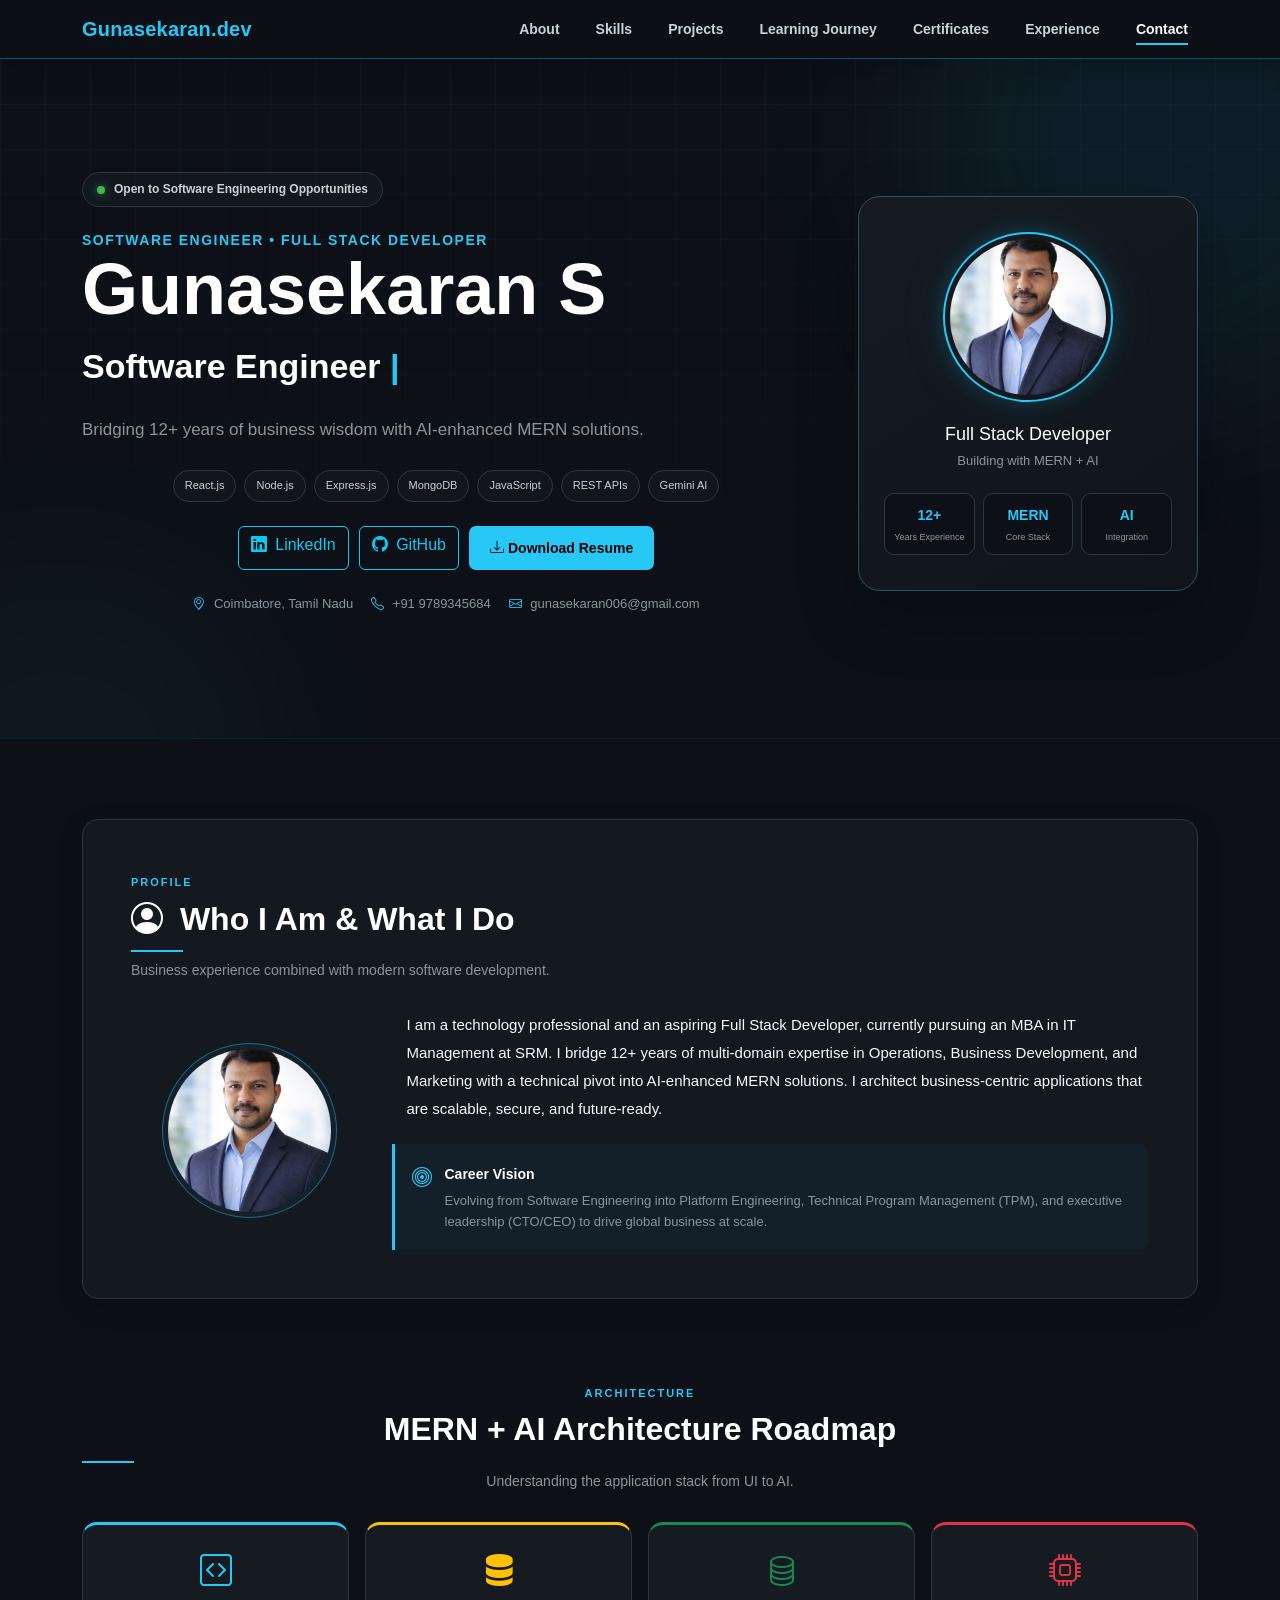
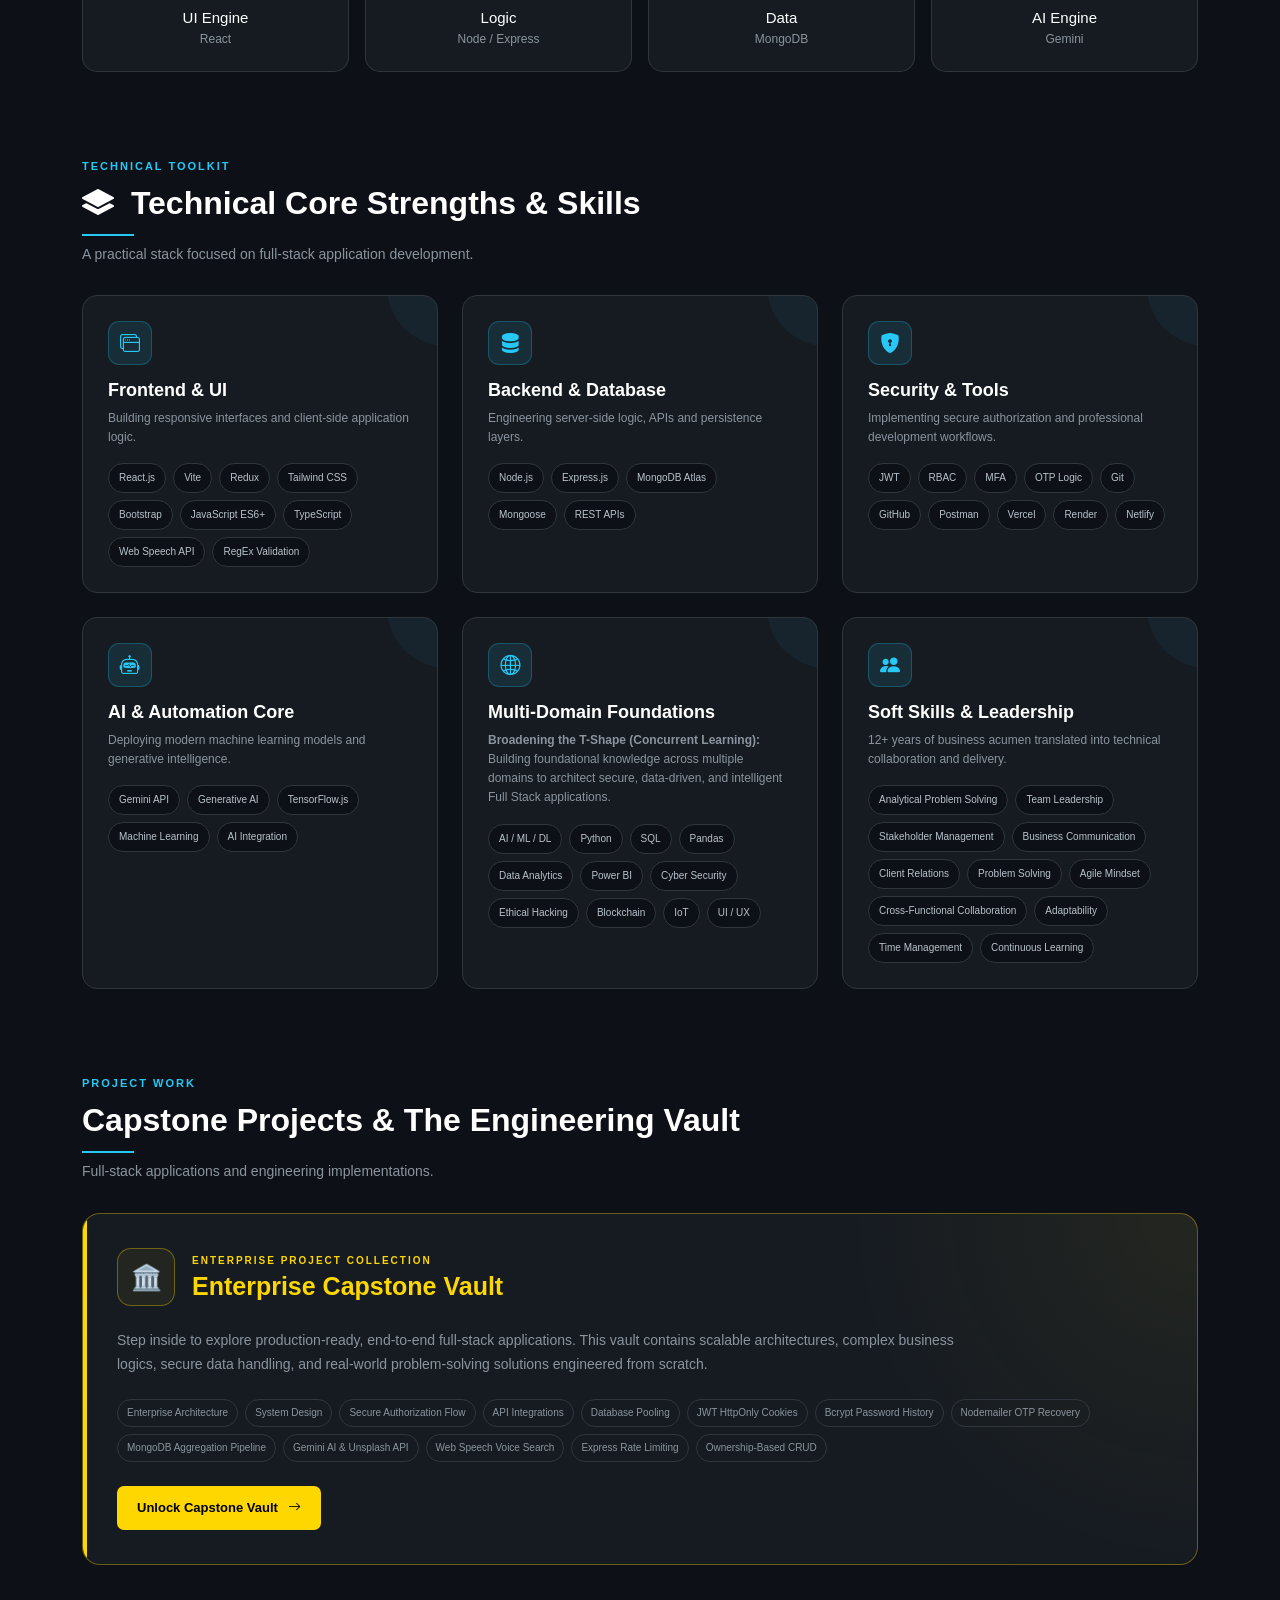
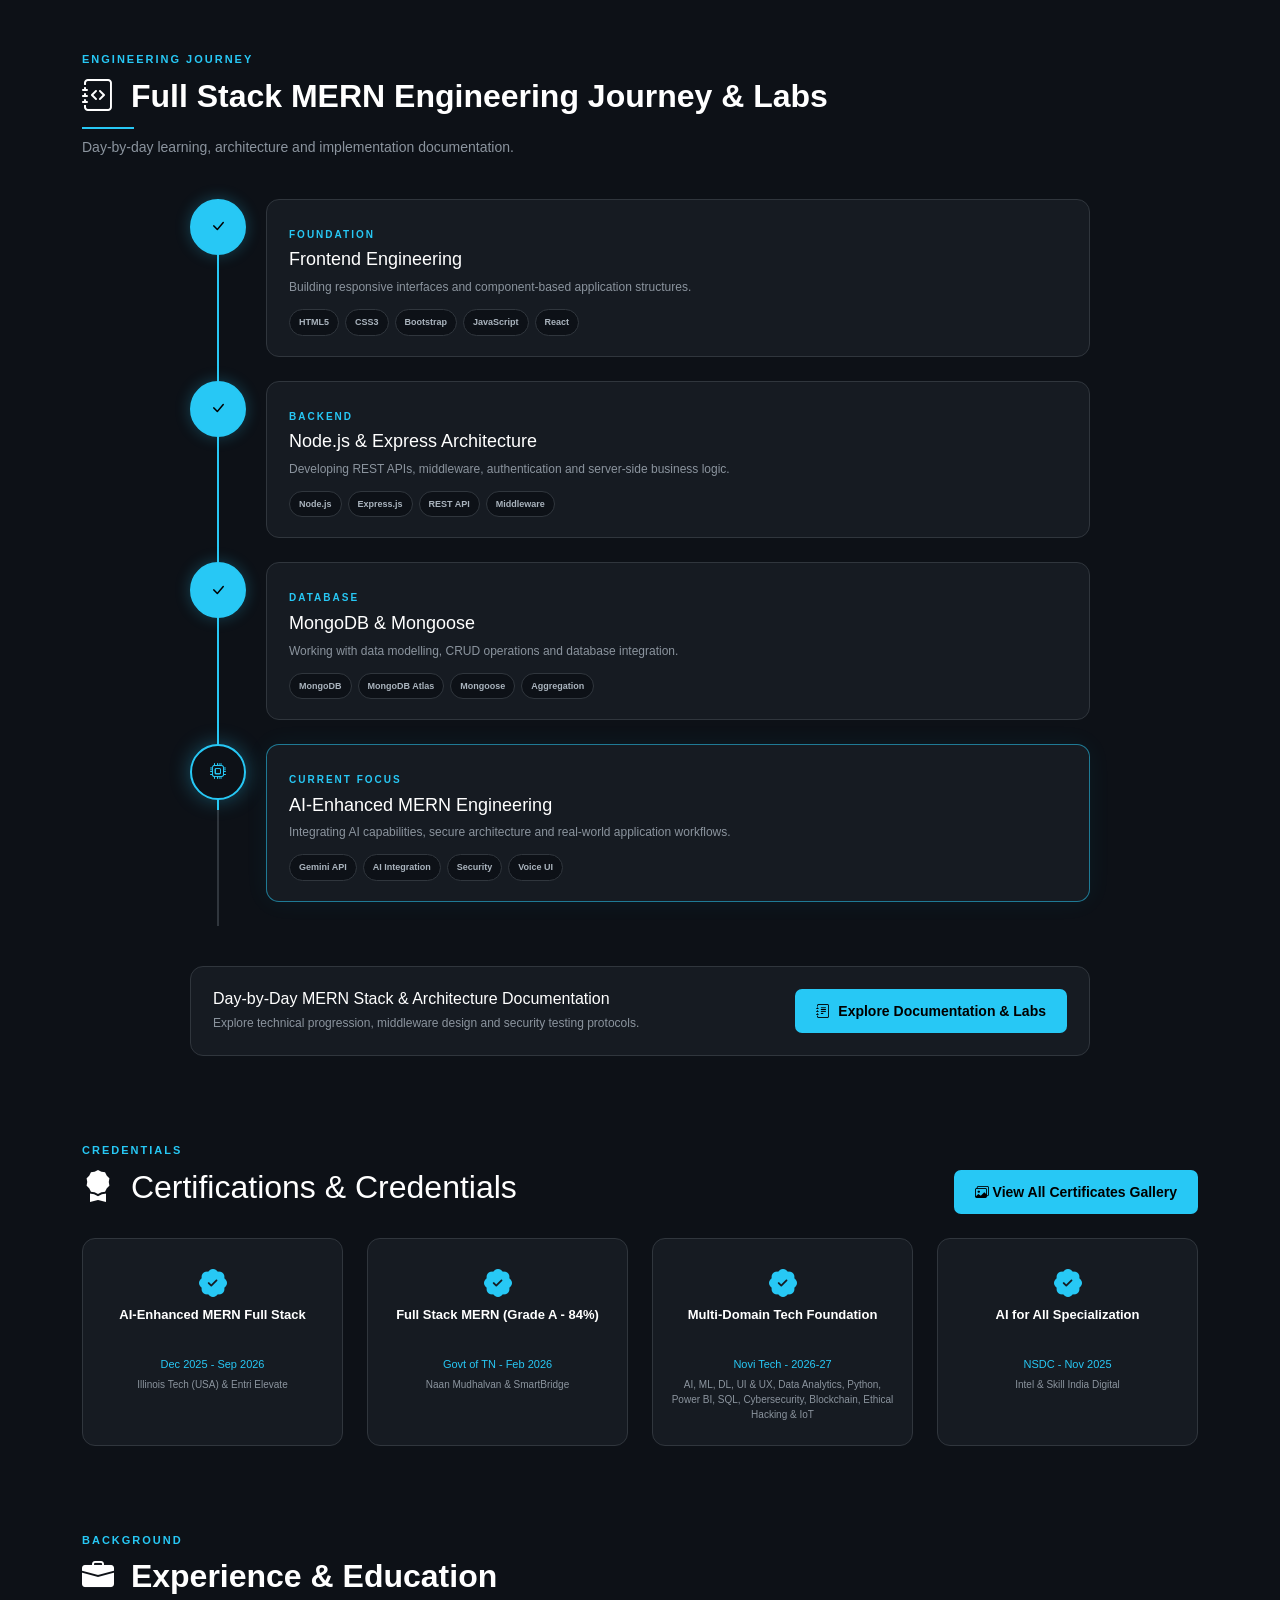
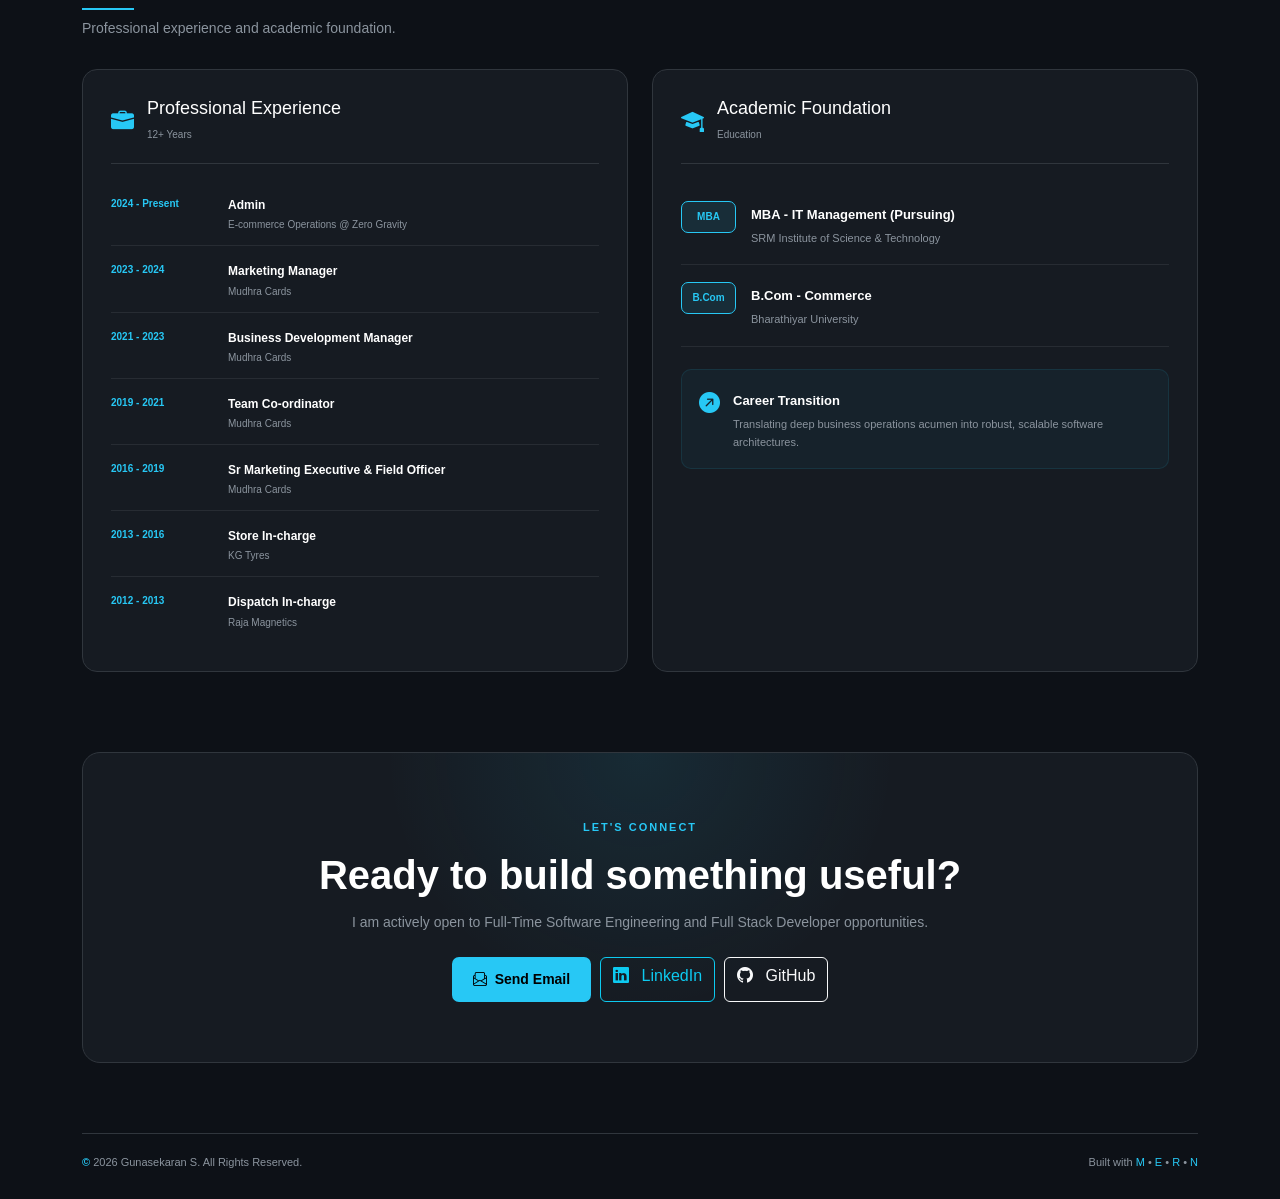
==== commit cd010406: "updates" ====
--- a/index.html
+++ b/index.html
@@ -185,7 +185,7 @@
                         </a>
 
 
-                        <a href="Gunasekaran_FullStack_Developer_Resume.pdf" download class="btn-cyan-glow">
+                        <a href="RESUME5.pdf" download class="btn-cyan-glow">
 
                             <i class="bi bi-download me-1"></i>
                             Download Resume
@@ -575,7 +575,7 @@
                             <span>MongoDB Atlas</span>
                             <span>Mongoose</span>
                             <span>REST APIs</span>
-                            <span>MySQL</span>
+                            <!-- <span>MySQL</span> -->
 
                         </div>
 
@@ -627,7 +627,7 @@
 
                 <!-- AI -->
 
-                <div class="col-md-6 col-lg-6">
+                <div class="col-md-6 col-lg-4">
 
                     <div class="skill-card h-100">
 
@@ -663,7 +663,7 @@
 
                 <!-- MULTI DOMAIN -->
 
-                <div class="col-md-6 col-lg-6">
+                <div class="col-md-6 col-lg-4">
 
                     <div class="skill-card h-100">
 
@@ -709,6 +709,51 @@
                     </div>
 
                 </div>
+
+
+                <!-- SOFT SKILLS -->
+
+                <div class="col-md-6 col-lg-4">
+
+                    <div class="skill-card h-100">
+
+                        <div class="skill-icon">
+
+                            <i class="bi bi-people-fill"></i>
+
+                        </div>
+
+                        <h3>
+                            Soft Skills & Leadership
+                        </h3>
+
+                        <p>
+                            12+ years of business acumen translated into
+                            technical collaboration and delivery.
+                        </p>
+
+
+                        <div class="skill-tags">
+
+                            <span>Analytical Problem Solving</span>
+                            <span>Team Leadership</span>
+                            <span>Stakeholder Management</span>
+                            <span>Business Communication</span>
+                            <span>Client Relations</span>
+                            <span>Problem Solving</span>
+                            <span>Agile Mindset</span>
+                            <span>Cross-Functional Collaboration</span>
+                            <span>Adaptability</span>
+                            <span>Time Management</span>
+                            <span>Continuous Learning</span>
+
+                        </div>
+
+                    </div>
+
+                </div>
+
+
 
             </div>
 
@@ -1120,14 +1165,14 @@
                         </h3>
 
                         <p>
-                            Novi Tech - 2026
+                            Novi Tech - 2026-27
                         </p>
 
                         <small>
                             AI, ML, DL, UI & UX,
                             Data Analytics, Python,
                             Power BI, SQL, Cybersecurity,
-                            Blockchain & IoT
+                            Blockchain, Ethical Hacking & IoT
                         </small>
 
                     </div>
@@ -1565,8 +1610,7 @@
                         Gunasekaran S - Complete Certificates Gallery
                     </h5>
 
-                    <button type="button" class="btn-close btn-close-white" data-bs-dismiss="modal"
-                        aria-label="Close">
+                    <button type="button" class="btn-close btn-close-white" data-bs-dismiss="modal" aria-label="Close">
                     </button>
 
                 </div>
@@ -1639,8 +1683,7 @@
 
                             <div class="p-2 border border-secondary rounded bg-dark h-100">
 
-                                <img src="assets/NOVI TECH AI.jpg" class="img-fluid rounded mb-2"
-                                    alt="Novi Tech AI">
+                                <img src="assets/NOVI TECH AI.jpg" class="img-fluid rounded mb-2" alt="Novi Tech AI">
 
                                 <p class="small text-info fw-bold mb-0">
                                     Novi Tech AI
@@ -1690,8 +1733,8 @@
 
                             <div class="p-2 border border-secondary rounded bg-dark h-100">
 
-                                <img src="assets/SRM Certificate of Participation.jpg"
-                                    class="img-fluid rounded mb-2" alt="SRM Participation">
+                                <img src="assets/SRM Certificate of Participation.jpg" class="img-fluid rounded mb-2"
+                                    alt="SRM Participation">
 
                                 <p class="small text-info fw-bold mb-0">
                                     SRM Participation
@@ -1707,8 +1750,7 @@
 
                             <div class="p-2 border border-secondary rounded bg-dark h-100">
 
-                                <img src="assets/NOVI TECH UI & UX.jpg" class="img-fluid rounded mb-2"
-                                    alt="UI UX">
+                                <img src="assets/NOVI TECH UI & UX.jpg" class="img-fluid rounded mb-2" alt="UI UX">
 
                                 <p class="small text-info fw-bold mb-0">
                                     UI & UX
@@ -1724,8 +1766,7 @@
 
                             <div class="p-2 border border-secondary rounded bg-dark h-100">
 
-                                <img src="assets/NOVI TECH DA.jpg" class="img-fluid rounded mb-2"
-                                    alt="Data Analytics">
+                                <img src="assets/NOVI TECH DA.jpg" class="img-fluid rounded mb-2" alt="Data Analytics">
 
                                 <p class="small text-info fw-bold mb-0">
                                     Data Analytics
@@ -1741,8 +1782,7 @@
 
                             <div class="p-2 border border-secondary rounded bg-dark h-100">
 
-                                <img src="assets/NOVI TECH POWER BI.jpg" class="img-fluid rounded mb-2"
-                                    alt="Power BI">
+                                <img src="assets/NOVI TECH POWER BI.jpg" class="img-fluid rounded mb-2" alt="Power BI">
 
                                 <p class="small text-info fw-bold mb-0">
                                     Power BI
@@ -1758,8 +1798,7 @@
 
                             <div class="p-2 border border-secondary rounded bg-dark h-100">
 
-                                <img src="assets/NOVI TECH DL.jpg" class="img-fluid rounded mb-2"
-                                    alt="Deep Learning">
+                                <img src="assets/NOVI TECH DL.jpg" class="img-fluid rounded mb-2" alt="Deep Learning">
 
                                 <p class="small text-info fw-bold mb-0">
                                     Deep Learning
@@ -2295,6 +2334,54 @@
                 navObserver.observe(
                     section
                 );
+
+            }
+        );
+
+
+        /* ---------------------------------------------------
+           Force "Contact" active when page bottom reached
+           (fixes short last-section not crossing the
+           rootMargin band, so old active link used to stick)
+        --------------------------------------------------- */
+
+        window.addEventListener(
+            "scroll",
+            function () {
+
+                const scrolledToBottom =
+                    window.innerHeight + window.scrollY
+                    >= document.documentElement.scrollHeight - 2;
+
+
+                if (scrolledToBottom) {
+
+                    navLinks.forEach(
+                        function (link) {
+
+                            link.classList.remove(
+                                "active"
+                            );
+
+                        }
+                    );
+
+
+                    const contactLink =
+                        document.querySelector(
+                            '.navbar .nav-link[href="#contact"]'
+                        );
+
+
+                    if (contactLink) {
+
+                        contactLink.classList.add(
+                            "active"
+                        );
+
+                    }
+
+                }
 
             }
         );
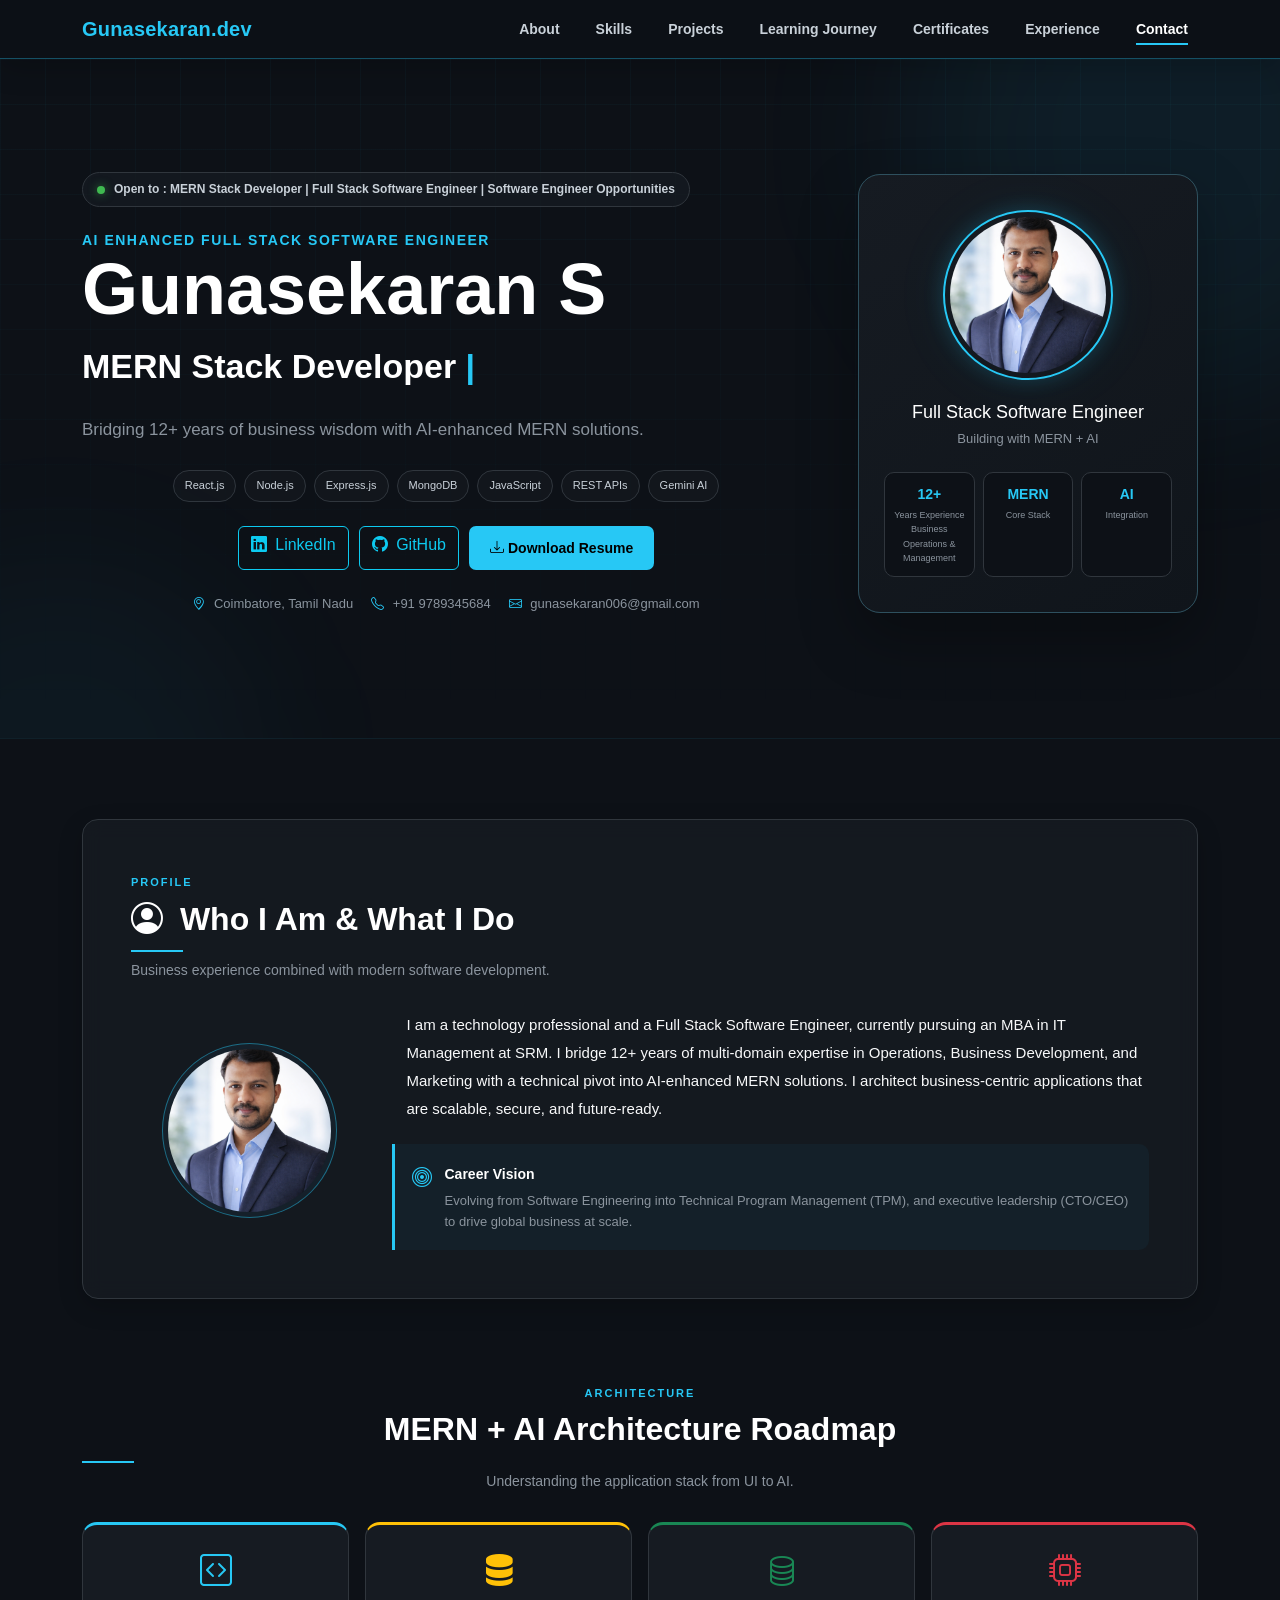
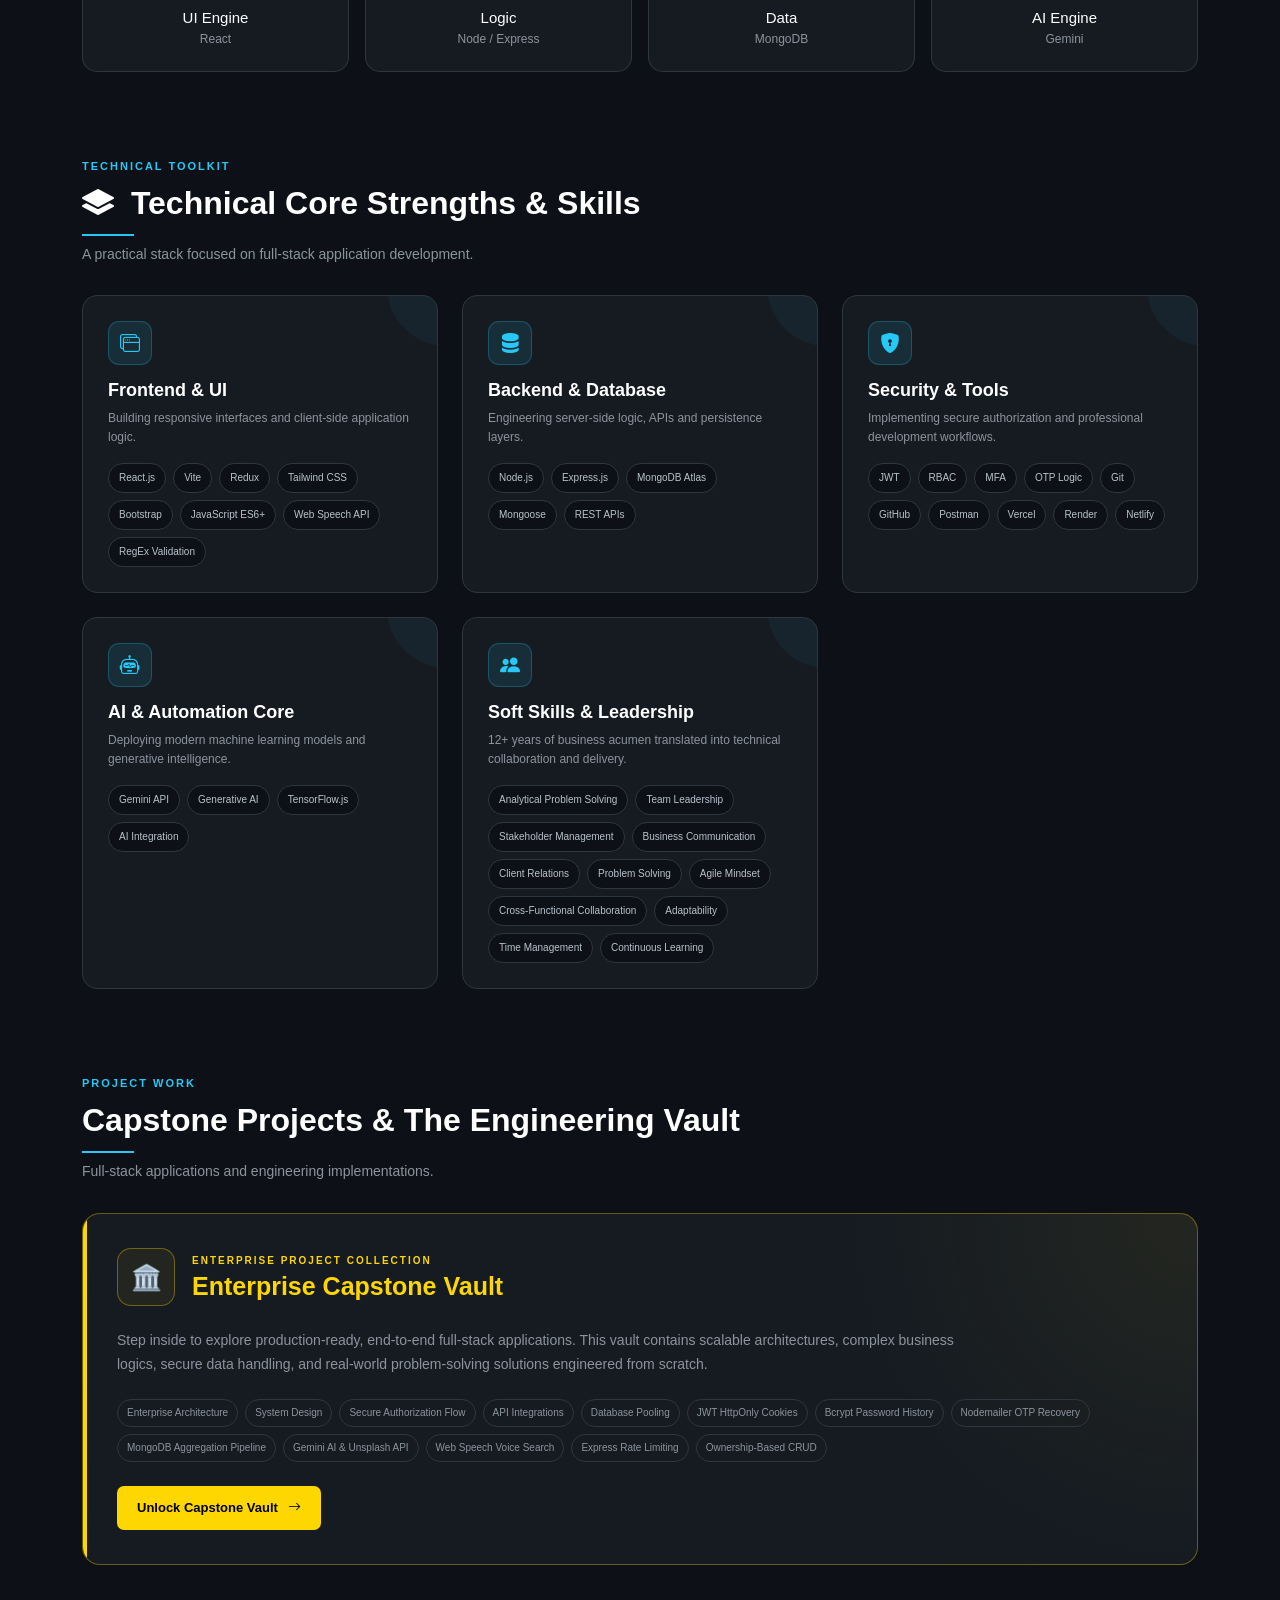
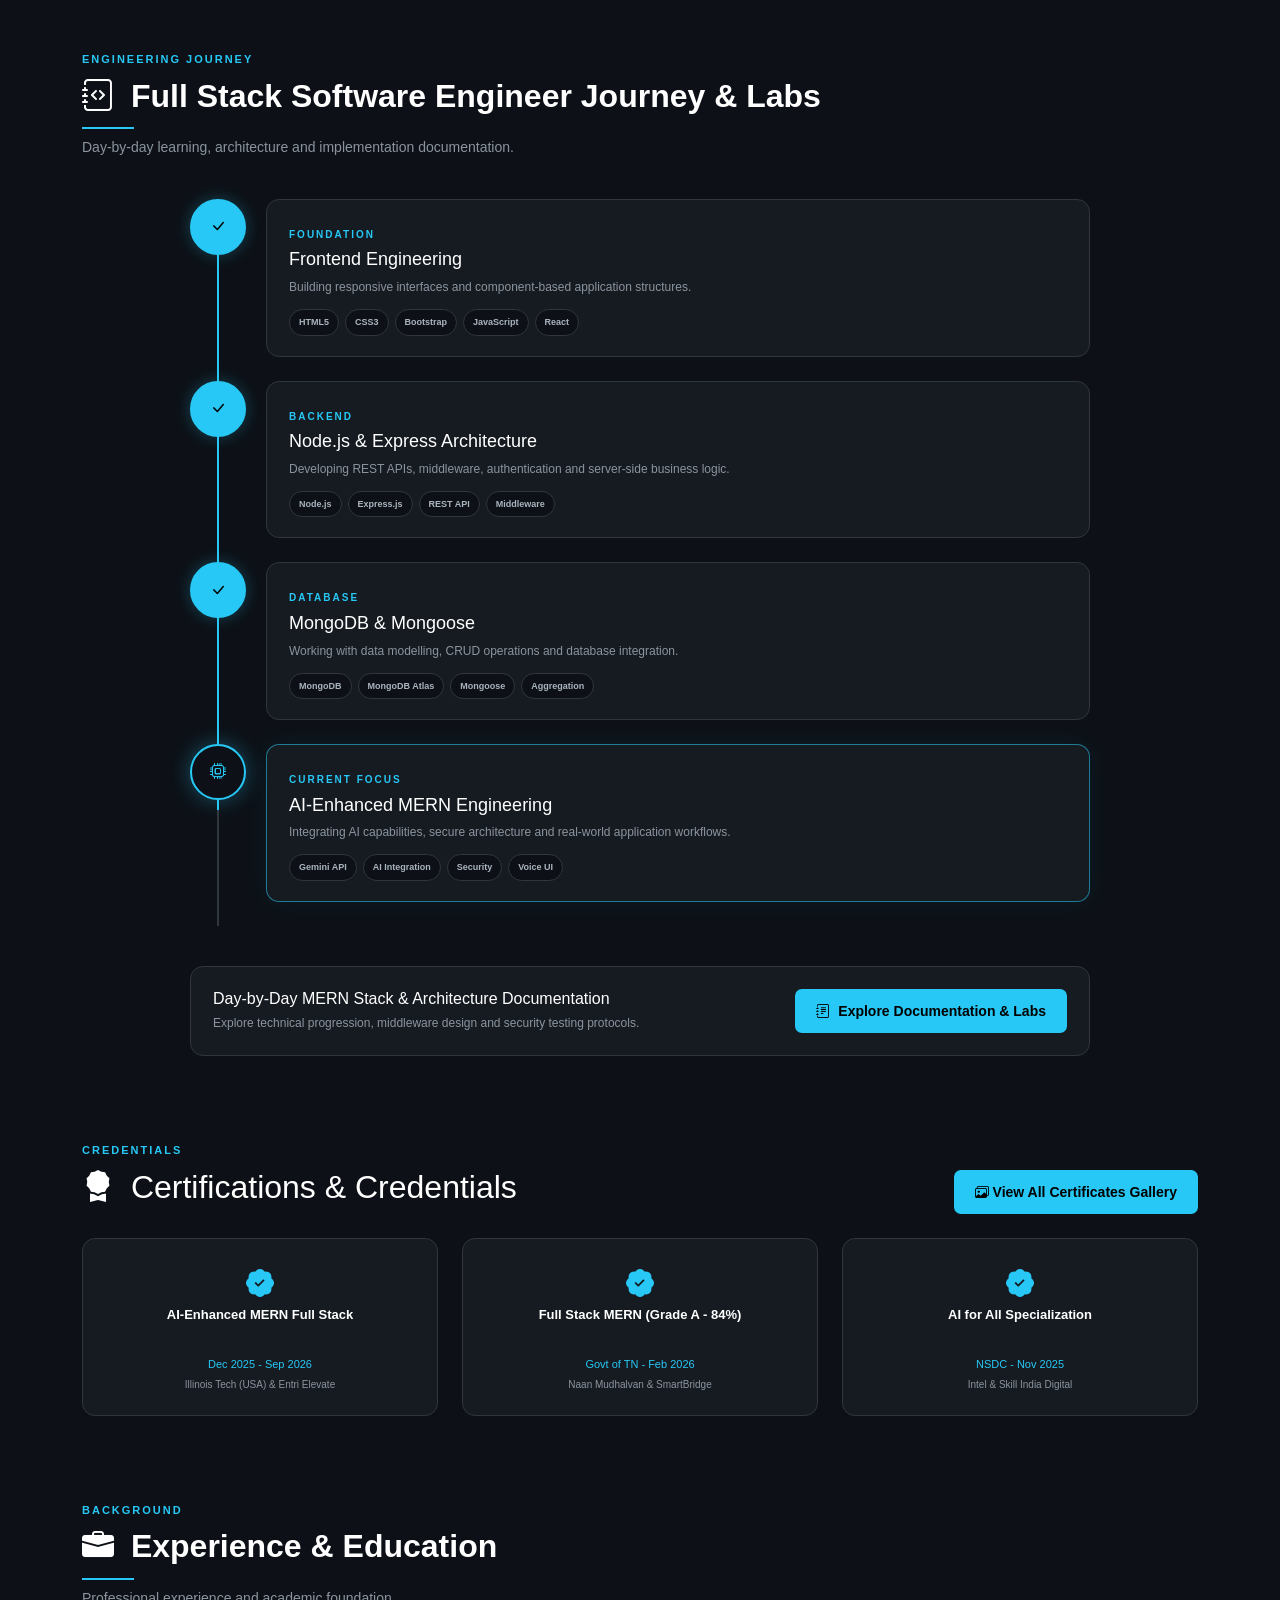
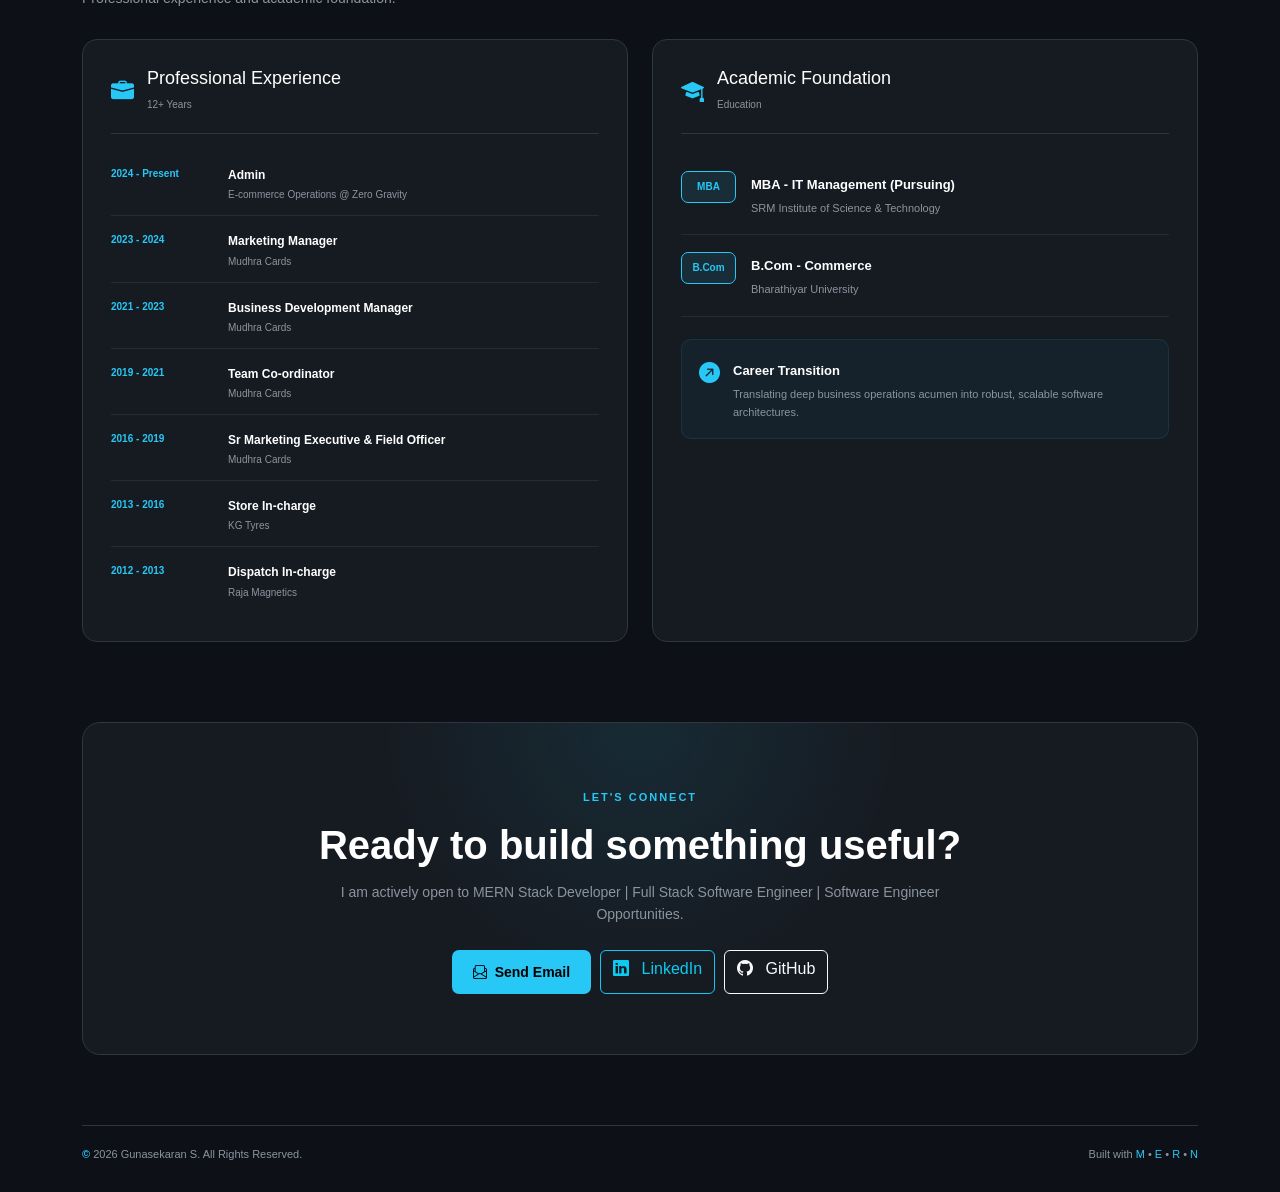
==== commit 5582f8bd: "updates-for resume" ====
--- a/index.html
+++ b/index.html
@@ -12,7 +12,7 @@
 
     <meta name="author" content="Gunasekaran S">
 
-    <title>Gunasekaran S | Software Engineer & Full Stack Developer</title>
+    <title>Gunasekaran S | AI Enhanced FULL STACK SOFTWARE ENGINEER</title>
 
     <!-- Bootstrap 5 -->
     <link href="https://cdn.jsdelivr.net/npm/bootstrap@5.3.8/dist/css/bootstrap.min.css" rel="stylesheet">
@@ -119,11 +119,11 @@
 
                     <div class="hero-status">
                         <span class="status-dot"></span>
-                        Open to Software Engineering Opportunities
+                        Open to : MERN Stack Developer | Full Stack Software Engineer | Software Engineer Opportunities
                     </div>
 
                     <div class="hero-eyebrow">
-                        SOFTWARE ENGINEER • FULL STACK DEVELOPER
+                        AI ENHANCED FULL STACK SOFTWARE ENGINEER
                     </div>
 
                     <h1 class="hero-title">
@@ -185,7 +185,7 @@
                         </a>
 
 
-                        <a href="RESUME5.pdf" download class="btn-cyan-glow">
+                        <a href="RESUME_AI_Enhanced_MERN_Stack_Developer.pdf" download class="btn-cyan-glow">
 
                             <i class="bi bi-download me-1"></i>
                             Download Resume
@@ -232,7 +232,7 @@
                         </div>
 
                         <h3>
-                            Full Stack Developer
+                            Full Stack Software Engineer
                         </h3>
 
                         <p>
@@ -247,7 +247,7 @@
                                 <strong>12+</strong>
 
                                 <span>
-                                    Years Experience
+                                    Years Experience Business Operations & Management
                                 </span>
 
                             </div>
@@ -331,8 +331,8 @@
 
                     <p class="text-light about-text">
 
-                        I am a technology professional and an aspiring
-                        Full Stack Developer, currently pursuing an MBA
+                        I am a technology professional and a
+                        Full Stack Software Engineer, currently pursuing an MBA
                         in IT Management at SRM.
 
                         I bridge 12+ years of multi-domain expertise
@@ -358,7 +358,7 @@
                             <p>
 
                                 Evolving from Software Engineering into
-                                Platform Engineering, Technical Program
+                                Technical Program
                                 Management (TPM), and executive leadership
                                 (CTO/CEO) to drive global business at scale.
 
@@ -536,7 +536,7 @@
                             <span>Tailwind CSS</span>
                             <span>Bootstrap</span>
                             <span>JavaScript ES6+</span>
-                            <span>TypeScript</span>
+                            <!-- <span>TypeScript</span> -->
                             <span>Web Speech API</span>
                             <span>RegEx Validation</span>
 
@@ -651,7 +651,7 @@
                             <span>Gemini API</span>
                             <span>Generative AI</span>
                             <span>TensorFlow.js</span>
-                            <span>Machine Learning</span>
+                            <!-- <span>Machine Learning</span> -->
                             <span>AI Integration</span>
 
                         </div>
@@ -663,7 +663,7 @@
 
                 <!-- MULTI DOMAIN -->
 
-                <div class="col-md-6 col-lg-4">
+                <!-- <div class="col-md-6 col-lg-4">
 
                     <div class="skill-card h-100">
 
@@ -708,7 +708,7 @@
 
                     </div>
 
-                </div>
+                </div> -->
 
 
                 <!-- SOFT SKILLS -->
@@ -865,7 +865,7 @@
 
                 <h2>
                     <i class="bi bi-journal-code me-2"></i>
-                    Full Stack MERN Engineering Journey & Labs
+                    Full Stack Software Engineer Journey & Labs
                 </h2>
 
                 <p>
@@ -1101,7 +1101,7 @@
 
                 <!-- CERT 1 -->
 
-                <div class="col-md-6 col-lg-3">
+                <div class="col-md-6 col-lg-4">
 
                     <div class="cert-card">
 
@@ -1127,7 +1127,7 @@
 
                 <!-- CERT 2 -->
 
-                <div class="col-md-6 col-lg-3">
+                <div class="col-md-6 col-lg-4">
 
                     <div class="cert-card">
 
@@ -1154,7 +1154,7 @@
 
                 <!-- CERT 3 -->
 
-                <div class="col-md-6 col-lg-3">
+                <!-- <div class="col-md-6 col-lg-3">
 
                     <div class="cert-card">
 
@@ -1177,12 +1177,12 @@
 
                     </div>
 
-                </div>
+                </div> -->
 
 
                 <!-- CERT 4 -->
 
-                <div class="col-md-6 col-lg-3">
+                <div class="col-md-6 col-lg-4">
 
                     <div class="cert-card">
 
@@ -1534,8 +1534,7 @@
 
                 <p>
 
-                    I am actively open to Full-Time Software Engineering
-                    and Full Stack Developer opportunities.
+                    I am actively open to MERN Stack Developer | Full Stack Software Engineer | Software Engineer Opportunities.
 
                 </p>
 
@@ -1679,7 +1678,7 @@
 
 
                         <!-- 4. NOVI TECH AI -->
-                        <div class="col-md-4 text-center">
+                        <!-- <div class="col-md-4 text-center">
 
                             <div class="p-2 border border-secondary rounded bg-dark h-100">
 
@@ -1691,11 +1690,11 @@
 
                             </div>
 
-                        </div>
+                        </div> -->
 
 
                         <!-- 5. NOVI TECH MERN -->
-                        <div class="col-md-4 text-center">
+                        <!-- <div class="col-md-4 text-center">
 
                             <div class="p-2 border border-secondary rounded bg-dark h-100">
 
@@ -1708,11 +1707,11 @@
 
                             </div>
 
-                        </div>
+                        </div> -->
 
 
                         <!-- 6. NOVI TECH PYTHON -->
-                        <div class="col-md-4 text-center">
+                        <!-- <div class="col-md-4 text-center">
 
                             <div class="p-2 border border-secondary rounded bg-dark h-100">
 
@@ -1725,7 +1724,7 @@
 
                             </div>
 
-                        </div>
+                        </div> -->
 
 
                         <!-- 7. SRM -->
@@ -1746,7 +1745,7 @@
 
 
                         <!-- 8. UI & UX -->
-                        <div class="col-md-4 text-center">
+                        <!-- <div class="col-md-4 text-center">
 
                             <div class="p-2 border border-secondary rounded bg-dark h-100">
 
@@ -1758,11 +1757,11 @@
 
                             </div>
 
-                        </div>
+                        </div> -->
 
 
                         <!-- 9. DATA ANALYTICS -->
-                        <div class="col-md-4 text-center">
+                        <!-- <div class="col-md-4 text-center">
 
                             <div class="p-2 border border-secondary rounded bg-dark h-100">
 
@@ -1774,11 +1773,11 @@
 
                             </div>
 
-                        </div>
+                        </div> -->
 
 
                         <!-- 10. POWER BI -->
-                        <div class="col-md-4 text-center">
+                        <!-- <div class="col-md-4 text-center">
 
                             <div class="p-2 border border-secondary rounded bg-dark h-100">
 
@@ -1790,11 +1789,11 @@
 
                             </div>
 
-                        </div>
+                        </div> -->
 
 
                         <!-- 11. DEEP LEARNING -->
-                        <div class="col-md-4 text-center">
+                        <!-- <div class="col-md-4 text-center">
 
                             <div class="p-2 border border-secondary rounded bg-dark h-100">
 
@@ -1806,11 +1805,11 @@
 
                             </div>
 
-                        </div>
+                        </div> -->
 
 
                         <!-- 12. MACHINE LEARNING -->
-                        <div class="col-md-4 text-center">
+                        <!-- <div class="col-md-4 text-center">
 
                             <div class="p-2 border border-secondary rounded bg-dark h-100">
 
@@ -1823,7 +1822,7 @@
 
                             </div>
 
-                        </div>
+                        </div> -->
 
 
                         <!-- 13. INTEL AI -->
@@ -1843,7 +1842,7 @@
 
 
                         <!-- 14. CYBER SECURITY -->
-                        <div class="col-md-4 text-center">
+                        <!-- <div class="col-md-4 text-center">
 
                             <div class="p-2 border border-secondary rounded bg-dark h-100">
 
@@ -1856,11 +1855,11 @@
 
                             </div>
 
-                        </div>
+                        </div> -->
 
 
                         <!-- 15. BLOCKCHAIN -->
-                        <div class="col-md-4 text-center">
+                        <!-- <div class="col-md-4 text-center">
 
                             <div class="p-2 border border-secondary rounded bg-dark h-100">
 
@@ -1873,11 +1872,11 @@
 
                             </div>
 
-                        </div>
+                        </div> -->
 
 
                         <!-- 16. ETHICAL HACKING -->
-                        <div class="col-md-4 text-center">
+                        <!-- <div class="col-md-4 text-center">
 
                             <div class="p-2 border border-secondary rounded bg-dark h-100">
 
@@ -1890,11 +1889,11 @@
 
                             </div>
 
-                        </div>
+                        </div> -->
 
 
                         <!-- 17. IOT -->
-                        <div class="col-md-4 text-center">
+                        <!-- <div class="col-md-4 text-center">
 
                             <div class="p-2 border border-secondary rounded bg-dark h-100">
 
@@ -1906,7 +1905,7 @@
 
                             </div>
 
-                        </div>
+                        </div> -->
 
 
                     </div>
@@ -2032,15 +2031,11 @@
 
             const roles = [
 
-                "Software Engineer",
-
-                "Full Stack Developer (MERN)",
-
-                "React Developer",
-
-                "Backend Developer",
-
-                "Technical Project/Program Management Intern"
+                "MERN Stack Developer",
+
+                "Full Stack Software Engineer",
+
+                "Software Engineer"
 
             ];
 
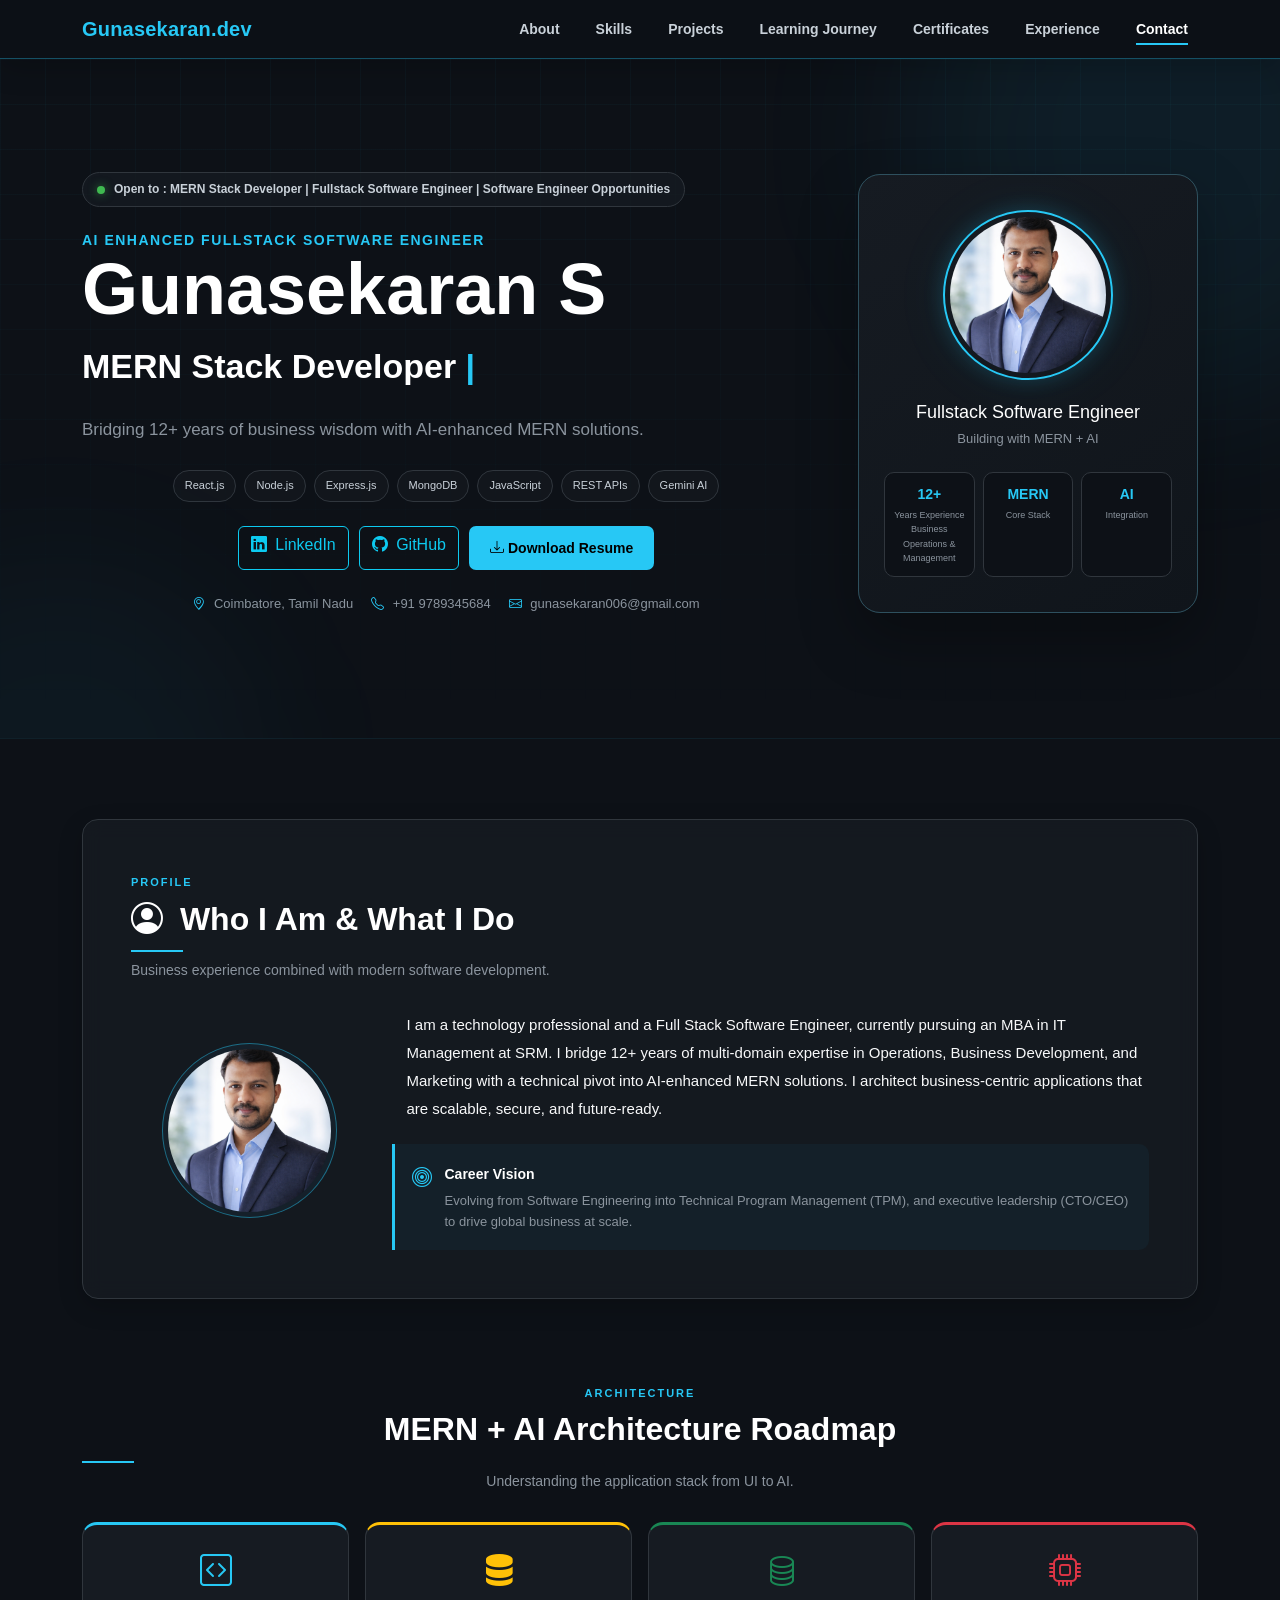
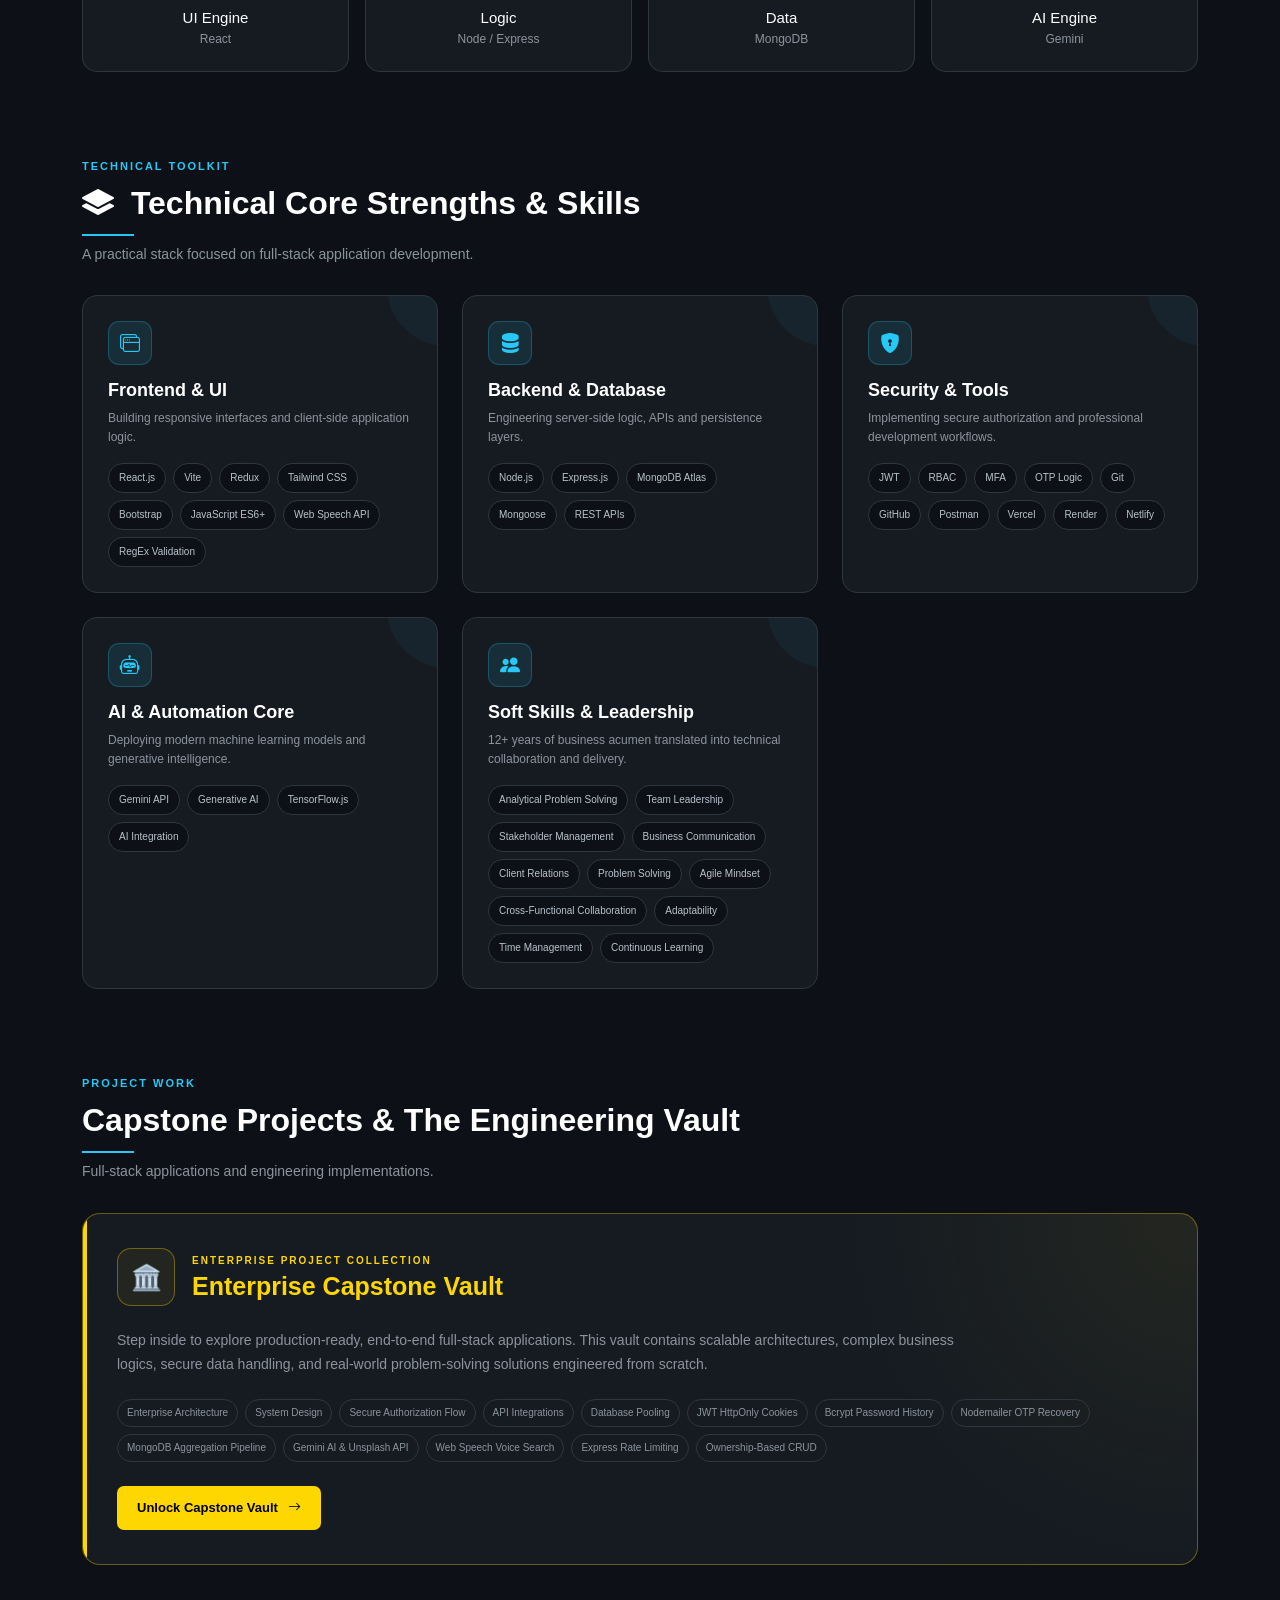
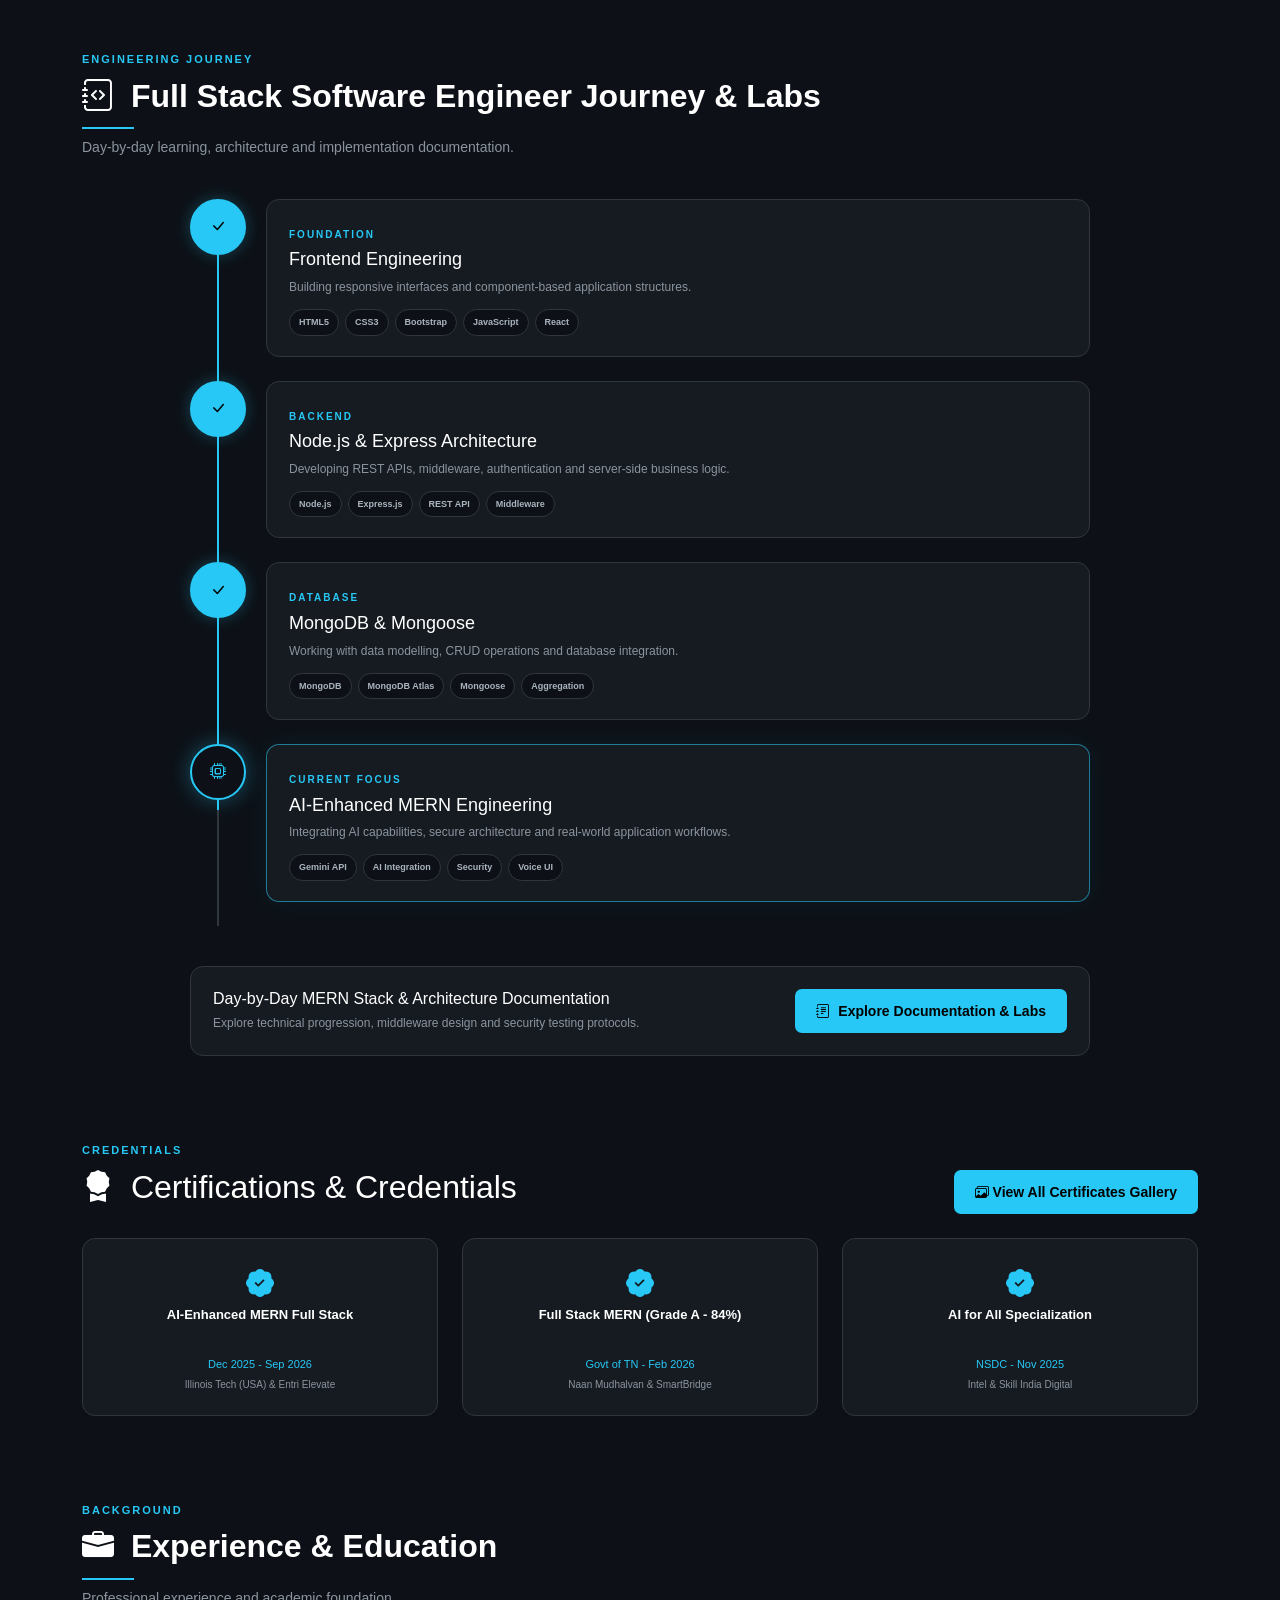
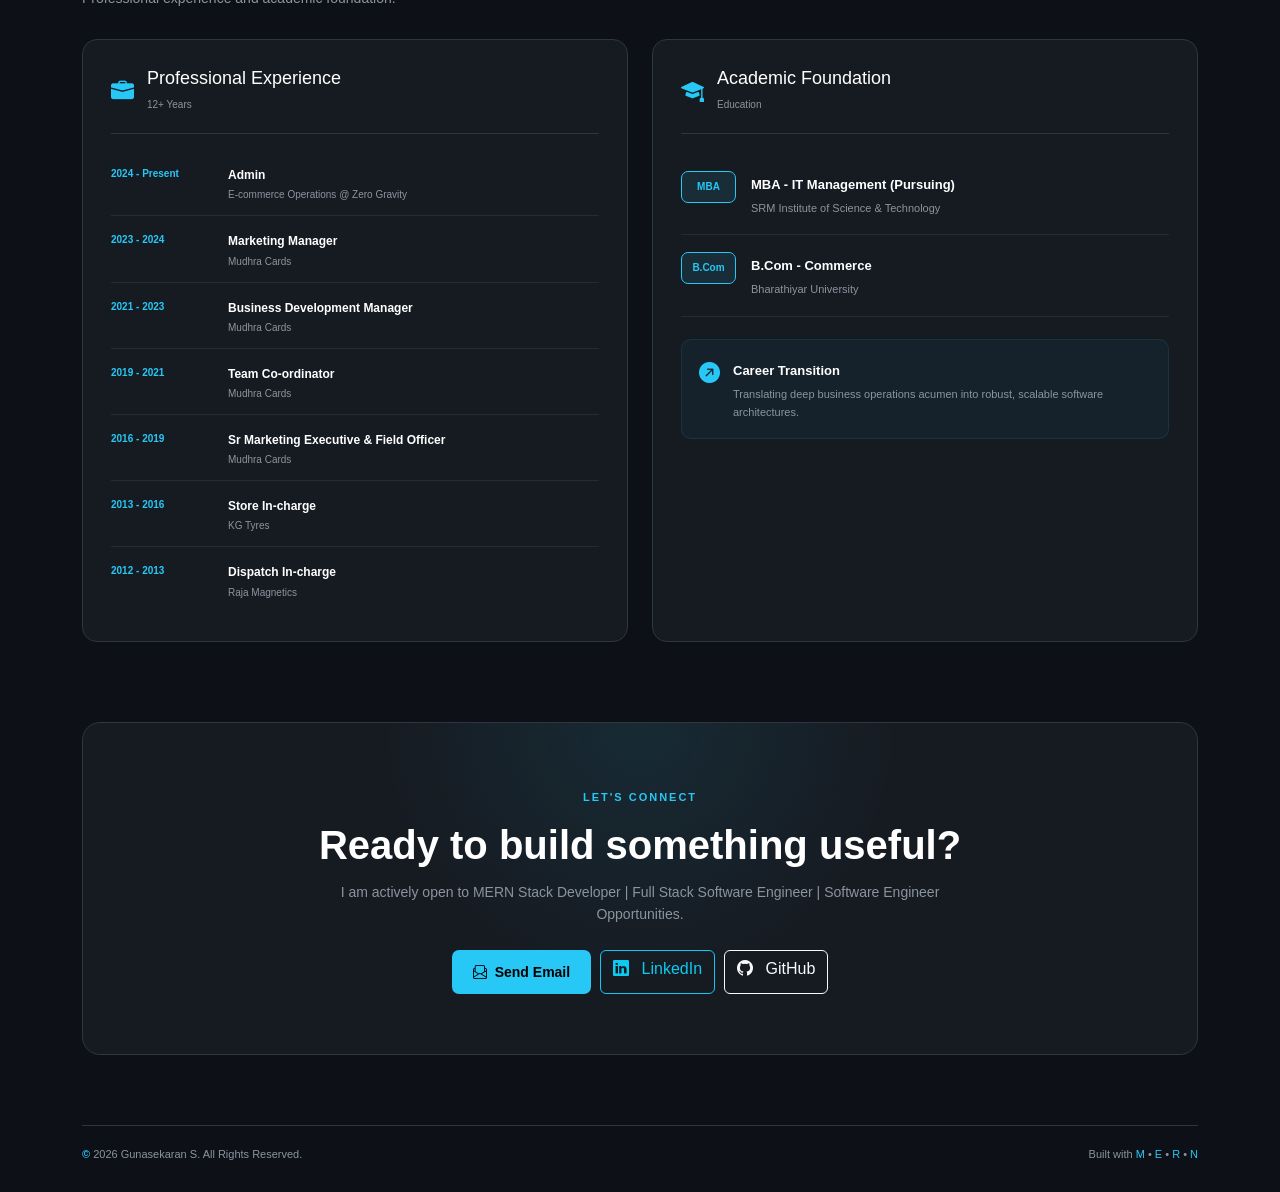
==== commit 745de427: "updates" ====
--- a/index.html
+++ b/index.html
@@ -119,11 +119,11 @@
 
                     <div class="hero-status">
                         <span class="status-dot"></span>
-                        Open to : MERN Stack Developer | Full Stack Software Engineer | Software Engineer Opportunities
+                        Open to : MERN Stack Developer | Fullstack Software Engineer | Software Engineer Opportunities
                     </div>
 
                     <div class="hero-eyebrow">
-                        AI ENHANCED FULL STACK SOFTWARE ENGINEER
+                        AI ENHANCED FULLSTACK SOFTWARE ENGINEER
                     </div>
 
                     <h1 class="hero-title">
@@ -232,7 +232,7 @@
                         </div>
 
                         <h3>
-                            Full Stack Software Engineer
+                            Fullstack Software Engineer
                         </h3>
 
                         <p>
@@ -2033,7 +2033,7 @@
 
                 "MERN Stack Developer",
 
-                "Full Stack Software Engineer",
+                "Fullstack Software Engineer",
 
                 "Software Engineer"
 
